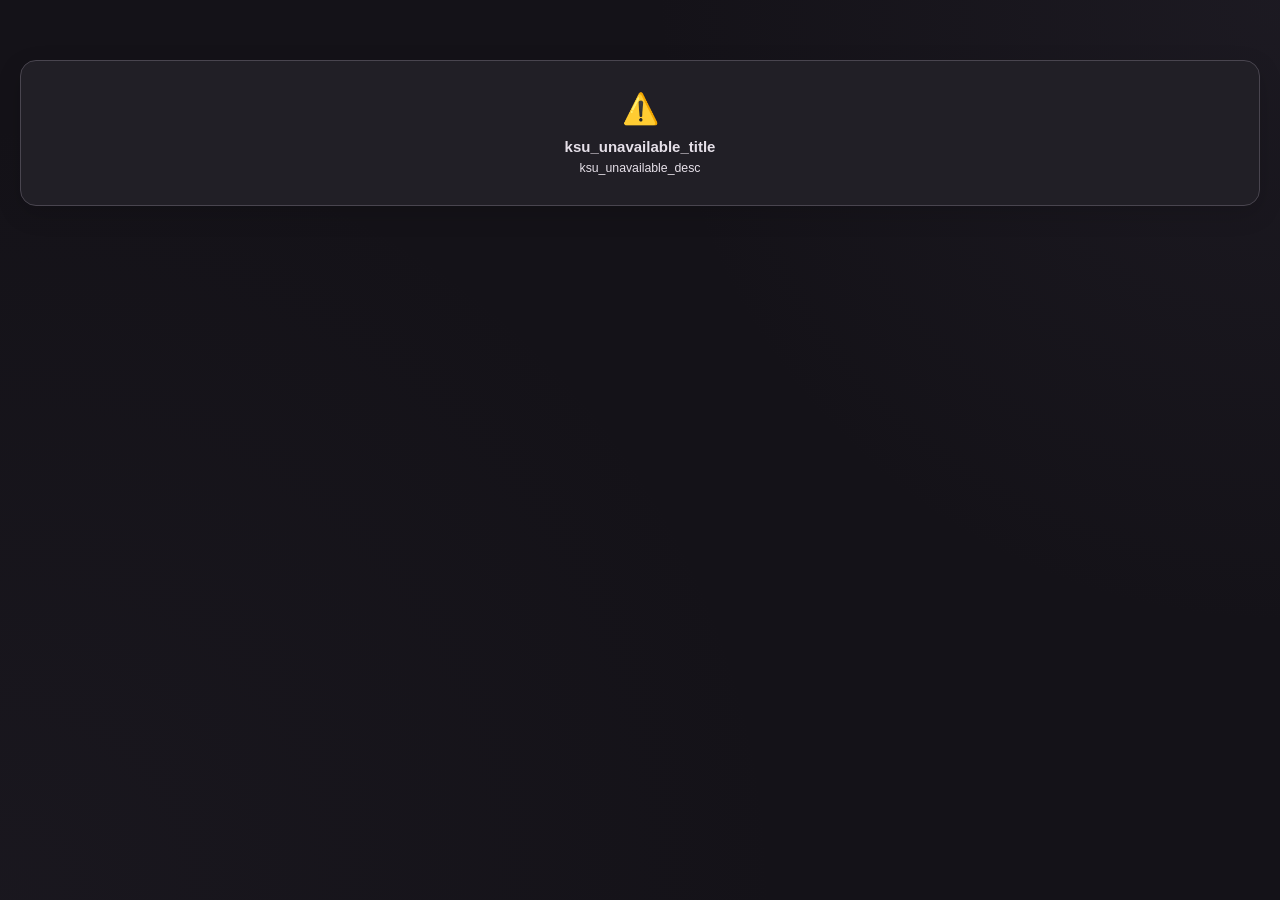
==== webroot/index.html @ 0440afd6 "3.1 release" ====
<!DOCTYPE html>
<html lang="en">
<head>
  <meta charset="UTF-8">
  <meta name="viewport" content="width=device-width,initial-scale=1,user-scalable=no">
  <meta name="theme-color" content="#141218">
  <title>Frosty</title>
  <link rel="stylesheet" href="/internal/insets.css">
  <link rel="stylesheet" href="style.css">
</head>
<body unresolved style="overflow:hidden;position:fixed;inset:0;">
  <!-- Ultra-lightweight ambient background -->
  <div class="ambient-bg"></div>

  <div id="toast-wrap"></div>

  <!-- Loading Overlay -->
  <div class="loading-overlay" id="loading-overlay">
    <div class="loading-box">
      <div class="spinner"></div>
      <div class="loading-txt" id="loading-txt" data-i18n="loading_default">Processing...</div>
    </div>
  </div>

  <!-- Whitelist Modal -->
  <div class="modal-overlay" id="wl-modal">
    <div class="modal">
      <div class="modal-head">
        <h3>📋 <span data-i18n="wl_title">Doze Whitelist</span></h3>
        <button class="modal-x ripple" id="wl-close">✕</button>
      </div>
      <div class="modal-notice">
        <span>ℹ️</span>
        <span data-i18n="wl_notice">Whitelisted apps bypass Deep Doze restrictions. Add messaging, banking, and alarm apps here.</span>
      </div>
      <div class="modal-controls">
        <input type="text" class="modal-search" placeholder="Search apps..." data-i18n-ph="wl_search" id="wl-search">
        <label class="sys-toggle">
          <input type="checkbox" id="wl-sys">
          <span data-i18n="wl_system">System</span>
        </label>
      </div>
      <div class="modal-list" id="wl-list"></div>
    </div>
  </div>

  <!-- About Modal -->
  <div class="modal-overlay centered" id="about-modal">
    <div class="modal about-modal">
      <div class="about-hero">
        <button class="about-close-btn ripple" id="about-close">✕</button>
        <div class="about-hero-ico">🧊</div>
        <div class="about-hero-name" id="about-name">Frosty</div>
        <div class="about-hero-tag" id="about-version"></div>
      </div>
      <div class="about-body">
        <div class="about-desc" id="about-desc"></div>
        <div class="about-author" id="about-author"></div>
        <a class="about-gh ripple" id="about-gh-btn">
          <svg viewBox="0 0 24 24" width="15" height="15" fill="currentColor"><path d="M12 0C5.37 0 0 5.37 0 12c0 5.3 3.44 9.8 8.21 11.39.6.11.79-.26.79-.58v-2.23c-3.34.73-4.03-1.42-4.03-1.42-.55-1.39-1.33-1.76-1.33-1.76-1.09-.74.08-.73.08-.73 1.2.08 1.84 1.24 1.84 1.24 1.07 1.83 2.81 1.3 3.49 1 .11-.78.42-1.3.76-1.6-2.67-.31-5.47-1.34-5.47-5.93 0-1.31.47-2.38 1.24-3.22-.13-.3-.54-1.52.12-3.18 0 0 1-.32 3.3 1.23.96-.27 1.98-.4 3-.4s2.05.13 3.01.4c2.29-1.55 3.3-1.23 3.3-1.23.66 1.65.24 2.87.12 3.18.77.84 1.23 1.91 1.23 3.22 0 4.61-2.81 5.62-5.48 5.92.43.37.82 1.1.82 2.22v3.29c0 .32.19.69.8.58C20.57 21.8 24 17.3 24 12c0-6.63-5.37-12-12-12z"/></svg>
          <span data-i18n="about_github">View on GitHub</span>
        </a>
      </div>
    </div>
  </div>

  <!-- Import/Export Modal -->
  <div class="modal-overlay centered" id="io-modal">
    <div class="modal io-modal">
      <div class="modal-head">
        <h3 data-i18n="io_title">Import / Export</h3>
        <button class="modal-x ripple" id="io-close">✕</button>
      </div>
      <div class="io-body">
        <button class="io-action-btn ripple" id="io-export-btn">
          <svg viewBox="0 0 24 24" width="18" height="18" fill="currentColor"><path d="M4 17h16v2H4v-2zm7-9.41V17h2V7.59l3.71 3.7 1.41-1.41L12 3.17 5.88 9.88l1.41 1.41L11 7.59z"/></svg>
          <span data-i18n="io_export">Export Current Settings</span>
        </button>
        <div class="io-sep"><span data-i18n="io_backups">Saved backups</span></div>
        <div class="io-list" id="io-list">
          <div class="io-empty" data-i18n="io_empty">No backups found</div>
        </div>
      </div>
    </div>
  </div>

  <!-- Language Picker Modal -->
  <div class="modal-overlay centered" id="lang-modal">
    <div class="modal lang-modal">
      <div class="modal-head">
        <h3 data-i18n="lang_title">Language</h3>
        <button class="modal-x ripple" id="lang-close">✕</button>
      </div>
      <div class="lang-list" id="lang-list"></div>
    </div>
  </div>

  <!-- Main App -->
  <div class="scroll-clip">
  <div id="app">
    <header class="hdr">
      <div class="hdr-banner">
        <img src="header.jpg" alt="Frosty" class="hdr-banner-img" draggable="false">
      </div>
      <!-- Menu placed here to never clip inside header -->
      <div class="hdr-menu" id="hdr-menu-wrap">
        <button class="hdr-dots ripple" id="hdr-dots-btn" title="Menu">
          <svg viewBox="0 0 24 24" width="20" height="20" fill="currentColor"><circle cx="12" cy="5" r="2"/><circle cx="12" cy="12" r="2"/><circle cx="12" cy="19" r="2"/></svg>
        </button>
        <div class="hdr-dropdown" id="hdr-dropdown">
          <button class="hdr-opt ripple" id="menu-io">
            <span class="hdr-opt-ico">
              <svg viewBox="0 0 24 24" width="21" height="20" fill="currentColor"><path d="M17 3H5a2 2 0 0 0-2 2v14a2 2 0 0 0 2 2h14a2 2 0 0 0 2-2V7l-4-4zm2 16H5V5h11.17L19 7.83V19zm-7-7a3 3 0 1 0 0 6 3 3 0 0 0 0-6zm-5-5h8v4H7V7z"/></svg>
            </span>
            <span data-i18n="menu_io">Import / Export</span>
          </button>
          <button class="hdr-opt ripple" id="menu-lang">
            <span class="hdr-opt-ico hdr-opt-ico--lang">
              <svg viewBox="0 0 24 24" width="21" height="20" fill="currentColor"><path d="M11.99 2C6.47 2 2 6.48 2 12s4.47 10 9.99 10C17.52 22 22 17.52 22 12S17.52 2 11.99 2zm6.93 6h-2.95a15.65 15.65 0 0 0-1.38-3.56A8.03 8.03 0 0 1 18.92 8zM12 4.04c.83 1.2 1.48 2.53 1.91 3.96h-3.82c.43-1.43 1.08-2.76 1.91-3.96zM4.26 14C4.1 13.36 4 12.69 4 12s.1-1.36.26-2h3.38c-.08.66-.14 1.32-.14 2 0 .68.06 1.34.14 2H4.26zm.82 2h2.95c.32 1.25.78 2.45 1.38 3.56A7.987 7.987 0 0 1 5.08 16zm2.95-8H5.08a7.987 7.987 0 0 1 4.33-3.56A15.65 15.65 0 0 0 8.03 8zM12 19.96c-.83-1.2-1.48-2.53-1.91-3.96h3.82c-.43 1.43-1.08 2.76-1.91 3.96zM14.34 14H9.66c-.09-.66-.16-1.32-.16-2 0-.68.07-1.35.16-2h4.68c.09.65.16 1.32.16 2 0 .68-.07 1.34-.16 2zm.25 5.56a15.65 15.65 0 0 0 1.38-3.56h2.95a8.03 8.03 0 0 1-4.33 3.56zM16.36 14c.08-.66.14-1.32.14-2 0-.68-.06-1.34-.14-2h3.38c.16.64.26 1.31.26 2s-.1 1.36-.26 2h-3.38z"/></svg>
              <span class="hdr-opt-ico-zh">文</span>
            </span>
            <span data-i18n="menu_lang">Language</span>
          </button>
          <button class="hdr-opt ripple" id="menu-about">
            <span class="hdr-opt-ico">
              <svg viewBox="0 0 24 24" width="21" height="20" fill="currentColor"><path d="M12 2C6.48 2 2 6.48 2 12s4.48 10 10 10 10-4.48 10-10S17.52 2 12 2zm1 15h-2v-6h2v6zm0-8h-2V7h2v2z"/></svg>
            </span>
            <span data-i18n="menu_about">About</span>
          </button>
        </div>
      </div>
    </header>

    <!-- Theme Actions Panel (Chill, Heat, Cosmic) -->
    <div class="actions">
      <button class="act-btn freeze ripple" id="btn-freeze">
        <span class="act-ico">🧊</span><span data-i18n="btn_freeze">Enable All</span>
      </button>
      <button class="act-btn stock ripple" id="btn-stock">
        <span class="act-ico">🔥</span><span data-i18n="btn_revert">Revert All</span>
      </button>
    </div>
    <div class="reapply-row">
      <button class="act-btn reapply ripple" id="btn-reapply">
        <span class="act-ico"><svg viewBox="0 0 24 24" width="16" height="16" fill="currentColor"><path d="M8 5v14l11-7z"/></svg></span>
        <span data-i18n="btn_reapply">Force Reapply Settings</span>
      </button>
    </div>

    <!-- System Tweaks -->
    <section class="card">
      <h2 class="card-title"><span>⚡ </span><span data-i18n="sec_tweaks">System Tweaks</span></h2>
      <div class="tgl-row ripple" data-key="kernel_tweaks">
        <div class="tgl-info">
          <span class="tgl-name" data-i18n="tgl_kernel">Kernel Tweaks</span>
          <span class="tgl-desc" data-i18n="tgl_kernel_desc">Speeds up task switching, reduces CPU wakeups</span>
        </div>
        <label class="tgl"><input type="checkbox" id="t-kernel"><span class="tgl-sl"></span></label>
      </div>
      <div class="tgl-row ripple" data-key="system_props">
        <div class="tgl-info">
          <span class="tgl-name" data-i18n="tgl_sysprops">System Props</span>
          <span class="tgl-desc" data-i18n="tgl_sysprops_desc">Disables debug logging, saves battery & RAM</span>
          <span class="reboot-tag" data-i18n="reboot_req">⚠ Reboot required</span>
        </div>
        <label class="tgl"><input type="checkbox" id="t-sysprops"><span class="tgl-sl"></span></label>
      </div>
      <div class="tgl-row ripple" data-key="ram_optimizer">
        <div class="tgl-info">
          <span class="tgl-name" data-i18n="tgl_ram_optimizer">RAM Optimizer</span>
          <span class="tgl-desc" data-i18n="tgl_ram_optimizer_desc">Tightens background app cache limit, speeds up cold app launches</span>
        </div>
        <label class="tgl"><input type="checkbox" id="t-ram-optimizer"><span class="tgl-sl"></span></label>
      </div>
      <div class="tgl-row ripple" data-key="blur_disable">
        <div class="tgl-info">
          <span class="tgl-name" data-i18n="tgl_blur">Disable Blur</span>
          <span class="tgl-desc" data-i18n="tgl_blur_desc">Reduces GPU load, smoother on weaker devices</span>
        </div>
        <label class="tgl"><input type="checkbox" id="t-blur"><span class="tgl-sl"></span></label>
      </div>
      <div class="tgl-row ripple" data-key="log_killing">
        <div class="tgl-info">
          <span class="tgl-name" data-i18n="tgl_logs">Kill Logs</span>
          <span class="tgl-desc" data-i18n="tgl_logs_desc">Stops background loggers, frees RAM</span>
          <span class="reboot-tag">⚠ Reboot required</span>
        </div>
        <label class="tgl"><input type="checkbox" id="t-logs"><span class="tgl-sl"></span></label>
      </div>
    </section>

    <!-- Doze -->
    <section class="card">
      <h2 class="card-title"><span>💤 </span><span data-i18n="sec_doze">Doze</span></h2>
      <div class="tgl-row ripple" data-key="gms_doze">
        <div class="tgl-info">
          <span class="tgl-name" data-i18n="tgl_gms_doze">GMS Doze</span>
          <span class="tgl-desc" data-i18n="tgl_gms_doze_desc">Lets Android optimize GMS battery · May delay notifications</span>
        </div>
        <label class="tgl"><input type="checkbox" id="t-gms-doze"><span class="tgl-sl"></span></label>
      </div>
      <div class="divider"></div>
      <div class="tgl-row ripple" data-key="deep_doze">
        <div class="tgl-info">
          <span class="tgl-name" data-i18n="tgl_deep_doze">Deep Doze</span>
          <span class="tgl-desc" data-i18n="tgl_deep_doze_desc">Restricts background activity for all apps</span>
        </div>
        <label class="tgl"><input type="checkbox" id="t-deep-doze"><span class="tgl-sl"></span></label>
      </div>
      <div class="dd-extras" id="dd-extras">
        <div class="level-row">
          <button class="lvl-btn ripple" data-level="moderate" id="lvl-mod" data-i18n="lvl_moderate">⚡ Moderate</button>
          <button class="lvl-btn ripple" data-level="maximum" id="lvl-max" data-i18n="lvl_maximum">💀 Maximum</button>
        </div>
        <button class="wl-btn ripple" id="wl-open">
          <span data-i18n="wl_btn">📋 App Doze Whitelist</span>
          <span class="wl-count" id="wl-count">0</span>
        </button>
      </div>
    </section>

    <!-- GMS Categories -->
    <section class="card">
      <h2 class="card-title"><span>🧊 </span><span data-i18n="sec_gms">GMS Categories</span></h2>
      <div class="cat-row ripple" data-cat="telemetry">
        <div class="cat-left"><span class="cat-ico">📊</span><div class="cat-info"><span class="cat-name" data-i18n="cat_telemetry">Telemetry</span><span class="cat-tag safe" data-i18n="cat_telemetry_tag">Safe · Ads, analytics</span></div></div>
        <label class="tgl"><input type="checkbox" id="t-telemetry"><span class="tgl-sl"></span></label>
      </div>
      <div class="cat-row ripple" data-cat="background">
        <div class="cat-left"><span class="cat-ico">🔄</span><div class="cat-info"><span class="cat-name" data-i18n="cat_background">Background</span><span class="cat-tag safe" data-i18n="cat_background_tag">Safe · Updates, MDM</span></div></div>
        <label class="tgl"><input type="checkbox" id="t-background"><span class="tgl-sl"></span></label>
      </div>
      <div class="cat-row ripple" data-cat="location">
        <div class="cat-left"><span class="cat-ico">📍</span><div class="cat-info"><span class="cat-name" data-i18n="cat_location">Location</span><span class="cat-tag warn" data-i18n="cat_location_tag">Breaks Maps, GPS</span></div></div>
        <label class="tgl"><input type="checkbox" id="t-location"><span class="tgl-sl"></span></label>
      </div>
      <div class="cat-row ripple" data-cat="connectivity">
        <div class="cat-left"><span class="cat-ico">📡</span><div class="cat-info"><span class="cat-name" data-i18n="cat_connectivity">Connectivity</span><span class="cat-tag warn" data-i18n="cat_connectivity_tag">Breaks Cast, Quick Share</span></div></div>
        <label class="tgl"><input type="checkbox" id="t-connectivity"><span class="tgl-sl"></span></label>
      </div>
      <div class="cat-row ripple" data-cat="cloud">
        <div class="cat-left"><span class="cat-ico">☁️</span><div class="cat-info"><span class="cat-name" data-i18n="cat_cloud">Cloud</span><span class="cat-tag warn" data-i18n="cat_cloud_tag">Breaks Sign-in, Autofill</span></div></div>
        <label class="tgl"><input type="checkbox" id="t-cloud"><span class="tgl-sl"></span></label>
      </div>
      <div class="cat-row ripple" data-cat="payments">
        <div class="cat-left"><span class="cat-ico">💳</span><div class="cat-info"><span class="cat-name" data-i18n="cat_payments">Payments</span><span class="cat-tag warn" data-i18n="cat_payments_tag">Breaks Google Pay</span></div></div>
        <label class="tgl"><input type="checkbox" id="t-payments"><span class="tgl-sl"></span></label>
      </div>
      <div class="cat-row ripple" data-cat="wearables">
        <div class="cat-left"><span class="cat-ico">⌚</span><div class="cat-info"><span class="cat-name" data-i18n="cat_wearables">Wearables</span><span class="cat-tag warn" data-i18n="cat_wearables_tag">Breaks Wear OS, Fit</span></div></div>
        <label class="tgl"><input type="checkbox" id="t-wearables"><span class="tgl-sl"></span></label>
      </div>
      <div class="cat-row ripple" data-cat="games">
        <div class="cat-left"><span class="cat-ico">🎮</span><div class="cat-info"><span class="cat-name" data-i18n="cat_games">Games</span><span class="cat-tag warn" data-i18n="cat_games_tag">Breaks Play Games</span></div></div>
        <label class="tgl"><input type="checkbox" id="t-games"><span class="tgl-sl"></span></label>
      </div>
    </section>

    <!-- Activity Log -->
    <section class="card">
      <div class="card-title-row">
        <h2 class="card-title"><span>📄 </span><span data-i18n="sec_log">Activity Log</span></h2>
        <div style="display:flex;gap:6px">
          <button class="log-copy-btn ripple" id="log-copy-btn" title="Copy log">
            <svg viewBox="0 0 24 24" width="14" height="14" fill="currentColor"><path d="M16 1H4C2.9 1 2 1.9 2 3v14h2V3h12V1zm3 4H8C6.9 5 6 5.9 6 7v14c0 1.1.9 2 2 2h11c1.1 0 2-.9 2-2V7c0-1.1-.9-2-2-2zm0 16H8V7h11v14z"/></svg>
          </button>
          <button class="log-copy-btn ripple" id="log-clear-btn" title="Clear log">
            <svg viewBox="0 0 24 24" width="14" height="14" fill="currentColor"><path d="M6 19c0 1.1.9 2 2 2h8c1.1 0 2-.9 2-2V7H6v12zM19 4h-3.5l-1-1h-5l-1 1H5v2h14V4z"/></svg>
          </button>
        </div>
      </div>
      <div class="log-wrap">
        <div class="log-box" id="log-box" data-i18n-empty="log_empty" data-empty="No activity yet"></div>
        <button class="log-expand-btn" id="log-expand-btn" title="Expand">
          <svg viewBox="0 0 24 24" width="12" height="12" fill="currentColor"><path d="M7 10l5 5 5-5z"/></svg>
        </button>
      </div>
    </section>
  </div>

  </div><!-- /.scroll-clip -->

  <!-- Language Confirm Modal -->
  <div class="modal-overlay centered" id="lang-confirm-backdrop">
    <div class="modal lang-welcome-modal">
      <div class="lc-flag" id="lc-flag"></div>
      <div class="lc-header" id="lc-header"></div>
      <div class="lc-lang-name" id="lc-lang-name"></div>
      <div class="lc-question" id="lc-question"></div>
      <div class="lw-btns">
        <button class="lw-btn lw-btn-keep ripple" id="lc-btn-keep"></button>
        <button class="lw-btn ripple" id="lc-btn-en">🇬🇧 English</button>
      </div>
    </div>
  </div>

  <script src="api.js"></script>
  <script src="app.js"></script>
</body>
</html>
---- webroot/style.css ----
/* ── KSU Dynamic Colors ── */
@import url('https://mui.kernelsu.org/internal/colors.css');

/* ── Frosty Token Map (Material You) ── */
:root {
  --bg:               var(--background,              #141218);
  --surface-0:        var(--surfaceContainerLowest,  #0F0D13);
  --surface-1:        var(--surfaceContainer,        #211F26);
  --surface-2:        var(--surfaceContainerHigh,    #2B2930);
  --surface-3:        var(--surfaceContainerHighest, #36343B);
  --on-surface:       var(--onSurface,               #E6E0E9);
  --on-surface-var:   var(--onSurfaceVariant,        #CAC4D0);
  --stroke:           var(--outline,                 #938F99);
  --stroke-var:       var(--outlineVariant,          #49454F);
  
  --accent:           var(--secondary,               #CCC2DC);
  --on-accent:        var(--onSecondary,             #332D41);
  --accent-container: var(--secondaryContainer,      #4A4458);
  --on-accent-cont:   var(--onSecondaryContainer,    #E8DEF8);
  
  --error:            var(--error,                   #F2B8B5);
  --error-container:  var(--errorContainer,          #8C1D18);
  --tonal:            var(--tonalSurface,            #2B2930);

  --green:        #2dd4a0;
  --green-dim:    rgba(45,212,160,.12);
  --orange:       #e5a940;
  --orange-dim:   rgba(229,169,64,.12);

  --radius:      16px;
  --radius-sm:   12px;
  --radius-xs:   8px;
  --safe-top:    env(safe-area-inset-top, 0px);
  --safe-bottom: env(safe-area-inset-bottom, 0px);
  --inset-top:   var(--window-inset-top, var(--safe-top));

  /* Elastic easing for bouncy, fluid animations */
  --spring: cubic-bezier(0.34, 1.56, 0.64, 1);
  --smooth: cubic-bezier(0.25, 1, 0.5, 1);
}

/* ── Reset & Base ── */
*, *::before, *::after { box-sizing: border-box; margin: 0; padding: 0; }

html { font-size: 15px; -webkit-tap-highlight-color: transparent; }

body {
  font-family: -apple-system, BlinkMacSystemFont, 'Segoe UI', Roboto, Helvetica, Arial, sans-serif;
  background-color: var(--bg);
  
  /* Gradient background */
  background-image: 
    radial-gradient(circle at top right, color-mix(in srgb, var(--accent-container) 15%, transparent) 0%, transparent 40%),
    radial-gradient(circle at bottom left, color-mix(in srgb, var(--accent-container) 10%, transparent) 0%, transparent 50%);
  background-attachment: fixed;
  color: var(--on-surface);
  overflow: hidden;
  position: fixed;
  inset: 0;
  -webkit-font-smoothing: antialiased;
  
  /* Global Selection Lock (App-like feel) */
  user-select: none;
  -webkit-user-select: none;
}

/* Lock down icons and images from being dragged */
img, svg { user-drag: none; -webkit-user-drag: none; }

/* Allow selection only where user needs to type or copy */
input[type=text], .log-box {
  user-select: text;
  -webkit-user-select: text;
}

.scroll-clip { position: absolute; inset: 0; overflow: hidden; }
#app {
  position: absolute;
  top: 0; bottom: 0; left: 0;
  width: calc(100% + 20px);
  overflow-y: auto; overflow-x: hidden;
  padding-bottom: calc(var(--safe-bottom) + 8px);
  padding-right: 20px;
  box-sizing: border-box;
}

[unresolved] { opacity: 0; }
body { transition: opacity 0.3s var(--smooth); }

button { font: inherit; cursor: pointer; border: none; background: none; color: inherit; outline: none; }
input[type=text] { font: inherit; color: inherit; }

/* ── Ripple ── */
.ripple { position: relative; overflow: hidden; -webkit-tap-highlight-color: transparent; }
.ripple::after {
  content: ''; position: absolute; inset: 0;
  background: var(--on-surface);
  opacity: 0; transition: opacity 0.2s var(--smooth);
  border-radius: inherit; pointer-events: none;
}
.ripple:active::after { opacity: 0.12; transition: none; }

/* ── Toast ── */
#toast-wrap {
  position: fixed;
  top: calc(16px + var(--inset-top));
  left: 50%; transform: translateX(-50%);
  z-index: 9999;
  display: flex; flex-direction: column; align-items: center; gap: 8px;
  pointer-events: none;
}
.toast {
  padding: 10px 24px; border-radius: 999px;
  font-size: 0.8rem; font-weight: 600;
  background: var(--surface-2);
  color: var(--on-surface);
  border: 1px solid var(--stroke-var);
  box-shadow: 0 8px 24px rgba(0,0,0,0.3);
  opacity: 0; transform: translateY(-20px) scale(0.9);
  transition: all 0.4s var(--spring);
  pointer-events: auto; white-space: nowrap;
}
.toast.show { opacity: 1; transform: translateY(0) scale(1); }
.toast.toast-ok   { background: #1a3d30; color: var(--green); border-color: rgba(45,212,160,.5); }
.toast.toast-err  { background: #3d1a1a; color: var(--error); border-color: rgba(242,184,181,.5); }
.toast.toast-warn { background: #3d2e0a; color: var(--orange); border-color: rgba(229,169,64,.5); }

/* ── Pull-to-refresh ── */
#ptr {
  position: fixed; top: calc(12px + var(--inset-top)); left: 50%;
  transform: translateX(-50%); z-index: 9998;
  opacity: 0; pointer-events: none;
  width: 44px; height: 44px; border-radius: 50%;
  background: var(--surface-2);
  border: 1px solid var(--stroke-var);
  display: flex; align-items: center; justify-content: center;
  color: var(--accent);
  box-shadow: 0 4px 16px rgba(0,0,0,0.4);
}

/* ── Loading Overlay ── */
.loading-overlay {
  position: fixed; inset: 0; z-index: 5000;
  background: rgba(0, 0, 0, 0.65);
  display: flex; align-items: center; justify-content: center;
  opacity: 0; pointer-events: none;
  transition: opacity 0.3s var(--smooth);
}
.loading-overlay.on { opacity: 1; pointer-events: auto; }
.loading-box {
  display: flex; flex-direction: column; align-items: center; gap: 20px;
  background: var(--surface-2);
  border: 1px solid var(--stroke-var);
  border-radius: var(--radius);
  padding: 36px 48px;
  box-shadow: 0 16px 40px rgba(0,0,0,0.4);
  transform: scale(0.9);
  transition: transform 0.4s var(--spring);
}
.loading-overlay.on .loading-box { transform: scale(1); }
.spinner {
  width: 40px; height: 40px;
  border: 3px solid var(--stroke-var);
  border-top-color: var(--accent);
  border-radius: 50%;
  animation: spin 0.8s cubic-bezier(0.6, 0.2, 0.4, 0.8) infinite;
}
@keyframes spin { to { transform: rotate(360deg); } }
.loading-txt { font-size: 0.85rem; font-weight: 600; color: var(--on-surface-var); max-width: 200px; text-align: center; }

/* ── Header (Flat Bottom, No clipping) ── */
.hdr { padding: 0; position: relative; margin-bottom: 8px;}
.hdr-banner { position: relative; width: 100%; line-height: 0; overflow: hidden; box-shadow: 0 8px 24px rgba(0,0,0,0.25); }
.hdr-banner-img { width: 100%; height: auto; display: block; object-fit: cover; border-radius: 0; }

/* Mask fade into the background */
.hdr-banner::after {
  content: ''; position: absolute; inset: 0;
  background: linear-gradient(to bottom, transparent 0%, transparent 40%, var(--bg) 100%);
  pointer-events: none;
}

/* ── Menu Positioning ── */
.hdr-menu { 
  position: absolute; 
  top: calc(10px + var(--inset-top)); 
  right: 10px; 
  z-index: 100; 
}
.hdr-dots {
  width: 39px; height: 39px; /* Made 1px smaller */
  border-radius: 50%;
  display: flex; align-items: center; justify-content: center;
  background: rgba(0,0,0,0.45);
  border: 2px solid rgba(255,255,255,0.55);
  color: #fff;
  transition: all 0.2s var(--smooth);
  box-shadow: 0 4px 12px rgba(0,0,0,0.2);
}
.hdr-dots:active { transform: scale(0.92); background: rgba(0,0,0,0.65); border-color: rgba(255,255,255,0.9); }

/* Dropdown */
.hdr-dropdown {
  visibility: hidden; opacity: 0;
  transform: translateY(-10px) scale(0.95); transform-origin: top right;
  position: absolute; right: 0; top: calc(100% + 8px);
  min-width: 210px;
  background: var(--surface-2);
  border: 1px solid var(--stroke-var);
  border-radius: var(--radius-sm);
  box-shadow: 0 10px 32px rgba(0,0,0,0.5);
  z-index: 500;
  transition: all 0.3s var(--spring);
}
.hdr-dropdown.open { visibility: visible; opacity: 1; transform: translateY(0) scale(1); }
.hdr-opt {
  width: 100%; display: flex; align-items: center; gap: 10px;
  padding: 13px 17px; font-size: 0.9rem; color: var(--on-surface);
}
.hdr-opt + .hdr-opt { border-top: 1px solid var(--stroke-var); }
.hdr-opt-ico { display: flex; align-items: center; justify-content: center; width: 26px; color: var(--on-surface-var); flex-shrink: 0; position: relative; }
.hdr-opt-ico-zh {
  position: absolute; bottom: -4px; right: -4px;
  font-size: 9px; font-weight: 900;
  color: #0072FF; background: var(--surface-2);
  border-radius: 2px; line-height: 1; padding: 0 1px;
}

/* ── Top Actions (Chill, Heat, and Cosmic Themes) ── */
.actions {
  display: flex; gap: 14px; padding: 16px 24px 4px;
  justify-content: center; position: relative; z-index: 10;
  margin-top: -10px; /* Floats slightly up over the fade */
}
.act-btn {
  flex: 0 1 auto; display: flex; align-items: center; justify-content: center; gap: 8px;
  padding: 14px 20px; border-radius: 99px;
  font-weight: 800; font-size: 0.95rem; letter-spacing: 0.2px;
  transition: transform 0.25s var(--spring);
  color: #ffffff; border: none; outline: none;
}
.act-btn:active { transform: scale(0.94); }

/* Chill Theme */
.act-btn.freeze {
  background: linear-gradient(135deg, #00C6FF, #0072FF);
  box-shadow: 0 6px 20px rgba(0, 114, 255, 0.35);
}
/* Heat Theme */
.act-btn.stock {
  background: linear-gradient(135deg, #FF512F, #DD2476);
  box-shadow: 0 6px 20px rgba(221, 36, 118, 0.35);
}

.reapply-row { display: flex; justify-content: center; padding: 12px 20px 0; position: relative; z-index: 10; }
/* Cosmic / Aurora Theme */
.act-btn.reapply {
  flex: 0 1 auto; /* Does not stretch to full width */
  background: linear-gradient(135deg, #8E2DE2, #4A00E0);
  padding: 12px 24px;
  font-size: 0.85rem; font-weight: 800;
  box-shadow: 0 6px 20px rgba(74, 0, 224, 0.35);
}

/* ── Cards (Solid Separated Blocks) ── */
.card {
  background: var(--surface-1);
  border: 1px solid var(--stroke-var);
  border-radius: var(--radius);
  margin: 16px 20px; padding: 15px; 
  box-shadow: 0 8px 24px rgba(0,0,0,0.15);
  content-visibility: auto; contain-intrinsic-size: 0 400px;
}
.card-title { font-size: 0.95rem; font-weight: 800; margin-bottom: 16px; color: var(--on-surface); letter-spacing: 0.3px;}
.card-title-row { display: flex; align-items: center; justify-content: space-between; margin-bottom: 12px; }
.card-title-row .card-title { margin-bottom: 0; }

.log-copy-btn {
  padding: 4px 10px; border-radius: var(--radius-xs);
  background: var(--surface-2);
  border: 1px solid var(--stroke-var);
  color: var(--on-surface-var);
  transition: all 0.2s var(--smooth);
}
.log-copy-btn:active { background: #0072FF; color: #ffffff; border-color: #0072FF; transform: scale(0.9); }

/* ── Toggle & Category Rows ── */
.tgl-row, .cat-row {
  display: flex; align-items: center; justify-content: space-between;
  padding: 12px 8px; gap: 10px;
  border-radius: var(--radius-xs);
  margin: 0 -8px; cursor: pointer;
  transition: background 0.2s var(--smooth);
}
.tgl-row:active, .cat-row:active { background: var(--surface-2); }
.tgl-row + .tgl-row, .cat-row + .cat-row { border-top: 1px solid var(--stroke-var); }
.tgl-row:last-child { padding-bottom: 0; }
.cat-row:last-child { padding-bottom: 0; }

.tgl-info { display: flex; flex-direction: column; gap: 4px; min-width: 0; flex: 1; }
.tgl-name { font-size: 0.9rem; font-weight: 700; }
.tgl-desc { font-size: 0.75rem; color: var(--on-surface-var); line-height: 1.4; }

/* ── Toggle Switch (White Track, Frosty Blue Circle + Neon Glow) ── */
.tgl { position: relative; width: 46px; height: 26px; flex-shrink: 0; }
.tgl input { opacity: 0; width: 0; height: 0; position: absolute; }
.tgl-sl {
  position: absolute; inset: 0; cursor: pointer;
  background: var(--surface-3);
  border: 2px solid var(--stroke);
  border-radius: 26px;
  transition: all 0.35s var(--spring);
}
.tgl-sl::before {
  content: ''; position: absolute;
  width: 14px; height: 14px; left: 3px; top: 50%; transform: translateY(-50%);
  background: var(--stroke); border-radius: 50%;
  box-shadow: 0 2px 8px rgba(0,0,0,0.3);
  transition: all 0.35s var(--spring);
}
.tgl input:checked + .tgl-sl {
  background: #ffffff;
  border-color: #ffffff;
  box-shadow: 0 0 16px rgba(0, 114, 255, 0.4); /* Shiny neon glow */
}
.tgl input:checked + .tgl-sl::before {
  left: 23px; width: 16px; height: 16px;
  background: #0072FF; /* Pure Frosty Blue */
  box-shadow: none;
}

/* ── Divider ── */
.divider { height: 1px; background: var(--stroke-var); margin: 8px 0; }

/* ── Deep Doze Extras ── */
.dd-extras {
  max-height: 0; opacity: 0; overflow: hidden;
  transition: all 0.4s var(--spring); margin-top: 0;
}
.dd-extras.on { max-height: 150px; opacity: 1; margin-top: 12px; overflow: visible; }
.level-row { display: flex; gap: 10px; margin-bottom: 10px; }
.lvl-btn {
  flex: 1; padding: 12px; border-radius: var(--radius-xs);
  font-size: 0.8rem; font-weight: 700; letter-spacing: 0.2px;
  background: var(--surface-2);
  border: 1px solid var(--stroke-var);
  color: var(--on-surface-var);
  transition: all 0.25s var(--spring);
}
.lvl-btn.on {
  background: #ffffff;
  color: #0072FF; 
  border-color: #ffffff;
  box-shadow: 0 0 16px rgba(0, 114, 255, 0.3);
}
.lvl-btn:active { transform: scale(0.95); }

/* ── Whitelist Button ── */
.wl-btn {
  width: 100%; display: flex; align-items: center; justify-content: space-between;
  padding: 12px 16px; border-radius: var(--radius-xs);
  background: var(--surface-2);
  border: 1px solid var(--stroke-var);
  font-size: 0.85rem; font-weight: 600; color: var(--on-surface);
  transition: all 0.25s var(--spring);
}
.wl-btn:active { transform: scale(0.97); border-color: #0072FF; }
.wl-count {
  background: #0072FF; color: #ffffff;
  padding: 2px 10px; border-radius: 12px; font-size: 0.75rem; font-weight: 800;
}

/* ── Category Rows ── */
.cat-left { display: flex; align-items: center; gap: 12px; flex: 1; min-width: 0; }
.cat-ico { font-size: 1.25rem; flex-shrink: 0; }
.cat-info { display: flex; flex-direction: column; gap: 3px; min-width: 0; }
.cat-name { font-size: 0.9rem; font-weight: 700; }

/* Tag spacing */
.cat-tag {
  font-size: 0.65rem; font-weight: 700;
  padding: 3px 8px; border-radius: 6px;
  display: inline-block; width: fit-content;
}
.cat-tag.safe { background: var(--green-dim); color: var(--green); }
.cat-tag.warn { background: var(--orange-dim); color: var(--orange); }

.reboot-tag {
  font-size: 0.65rem; font-weight: 700;
  padding: 3px 8px; border-radius: 6px; 
  display: inline-block; width: fit-content;
  margin-top: 4px;
  background: var(--orange-dim); color: var(--orange);
}

/* ── Log Box ── */
.log-wrap { position: relative; }
.log-box {
  max-height: 200px; overflow-y: auto;
  transition: max-height 0.4s var(--spring);
  background: var(--surface-0);
  border: 1px solid var(--stroke-var);
  border-radius: var(--radius-xs);
  padding: 10px 12px;
  font-family: 'SF Mono', Monaco, Consolas, monospace;
  font-size: 0.7rem; line-height: 1.6;
}
.log-box.expanded { max-height: 65vh; }
.log-expand-btn {
  position: absolute; bottom: 8px; right: 8px;
  width: 26px; height: 26px; border-radius: 6px;
  background: var(--surface-2);
  border: 1px solid var(--stroke-var);
  color: var(--on-surface-var);
  display: flex; align-items: center; justify-content: center;
  transition: all 0.25s var(--spring);
}
.log-expand-btn:active { background: #0072FF; color: #ffffff; transform: scale(0.9); border-color: #0072FF; }
.log-expand-btn svg { transition: transform 0.4s var(--spring); }
.log-expand-btn.expanded svg { transform: rotate(180deg); }
.log-box:empty::before { content: attr(data-empty); color: var(--on-surface-var); font-style: italic; }
.log-e { display: flex; gap: 10px; padding: 4px 0; border-bottom: 1px solid var(--stroke-var); }
.log-e:last-child { border-bottom: none; }
.log-ts { color: var(--on-surface-var); flex-shrink: 0; font-size: 0.65rem; }
.log-msg { word-break: break-word; font-weight: 500; }
.log-e.ok .log-msg   { color: var(--green); }
.log-e.err .log-msg  { color: var(--error); }
.log-e.warn .log-msg { color: var(--orange); }
.log-e.info .log-msg { color: var(--on-surface-var); }

/* ── Modals ── */
.modal-overlay {
  position: fixed; inset: 0; z-index: 1000;
  background: rgba(0, 0, 0, 0.7);
  display: flex; align-items: flex-end; justify-content: center;
  opacity: 0; pointer-events: none;
  transition: opacity 0.3s var(--smooth);
}
.modal-overlay.open { opacity: 1; pointer-events: auto; }
.modal-overlay.centered { align-items: center; padding: 0 24px; }
.modal-overlay.centered .modal {
  width: 100%; max-width: 340px; max-height: 85vh;
  border-radius: var(--radius);
  transform: scale(0.9) translateY(20px);
  transition: all 0.4s var(--spring);
}
.modal-overlay.centered.open .modal { transform: scale(1) translateY(0); }
.modal {
  width: 100%; max-width: 500px; max-height: 85vh;
  background: var(--surface-1);
  border: 1px solid var(--stroke-var);
  box-shadow: 0 -10px 40px rgba(0,0,0,0.5);
  border-radius: var(--radius) var(--radius) 0 0;
  display: flex; flex-direction: column;
  transform: translateY(100%);
  transition: transform 0.4s var(--spring);
}
.modal-overlay.open .modal { transform: translateY(0); }

.modal-head { display: flex; justify-content: space-between; align-items: center; padding: 20px 20px 10px; }
.modal-head h3 { font-size: 1rem; font-weight: 700; }
.modal-x {
  width: 36px; height: 36px; border-radius: 50%;
  background: var(--surface-3);
  border: 1px solid var(--stroke-var);
  display: flex; align-items: center; justify-content: center;
  font-size: 0.9rem; font-weight: 700; transition: all 0.2s var(--smooth);
}
.modal-x:active { background: #0072FF; color: #ffffff; border-color: #0072FF; transform: scale(0.9); }

.modal-notice {
  display: flex; gap: 10px; margin: 0 20px; padding: 12px 14px;
  background: var(--surface-0);
  border: 1px solid var(--stroke-var);
  border-radius: var(--radius-xs);
  font-size: 0.75rem; color: var(--on-surface-var); line-height: 1.5; font-weight: 500;
}
.modal-controls { display: flex; gap: 12px; padding: 16px 20px; align-items: center; }
.modal-search {
  flex: 1; padding: 12px 16px; border-radius: var(--radius-xs);
  background: var(--surface-0);
  border: 1px solid var(--stroke-var);
  font-size: 0.85rem; color: var(--on-surface);
  transition: all 0.2s var(--smooth);
}
.modal-search:focus { border-color: #0072FF; }
.sys-toggle { display: flex; align-items: center; gap: 6px; font-size: 0.8rem; font-weight: 600; color: var(--on-surface-var); cursor: pointer; flex-shrink: 0; }
.sys-toggle input { width: 16px; height: 16px; accent-color: #0072FF; }
.modal-list { flex: 1; overflow-y: auto; padding: 0 20px 20px; min-height: 200px; overscroll-behavior: contain; }

/* ── Whitelist Items ── */
.wl-item {
  display: flex; align-items: center; gap: 12px;
  padding: 12px 10px; border-radius: var(--radius-xs);
  cursor: pointer; transform: translateZ(0); transition: background 0.2s var(--smooth);
}
.wl-item:active { background: var(--surface-3); }
.wl-item + .wl-item { border-top: 1px solid var(--stroke-var); }
.wl-ico {
  width: 36px; height: 36px; border-radius: 10px; flex-shrink: 0;
  background: var(--surface-3);
  object-fit: contain; aspect-ratio: 1/1; contain: layout paint;
}
.wl-app { flex: 1; min-width: 0; display: flex; flex-direction: column; gap: 2px; }
.wl-name { font-size: 0.85rem; font-weight: 600; overflow: hidden; text-overflow: ellipsis; white-space: nowrap; }
.wl-pkg { font-size: 0.7rem; color: var(--on-surface-var); overflow: hidden; text-overflow: ellipsis; white-space: nowrap; font-weight: 500; }
.wl-chk {
  width: 24px; height: 24px; border-radius: 50%; flex-shrink: 0;
  display: flex; align-items: center; justify-content: center;
  background: var(--surface-3);
  border: 1px solid var(--stroke-var);
  font-size: 0.8rem; color: transparent; transition: all 0.3s var(--spring);
}
/* Hardcoded Frosty Blue for contrast safety */
.wl-item.active .wl-chk { background: #0072FF; border-color: transparent; color: #ffffff; }

.wl-empty { text-align: center; padding: 40px 0; color: var(--on-surface-var); font-size: 0.85rem; font-weight: 600; }
.wl-sep {
  padding: 8px 10px; margin: 6px 0;
  font-size: 0.7rem; font-weight: 800; letter-spacing: 0.5px;
  color: var(--on-surface-var); text-transform: uppercase;
  border-top: 1px solid var(--stroke-var);
}

/* ── About Modal (Vibrant Gradient Restored) ── */
.about-modal { overflow: hidden; }
.about-hero {
  position: relative;
  background: linear-gradient(135deg, #0072FF 0%, color-mix(in srgb, var(--surface-2) 60%, #0072FF) 100%);
  padding: 32px 24px 24px;
  display: flex; flex-direction: column; align-items: center; gap: 6px;
  border-radius: var(--radius) var(--radius) 0 0;
  border-bottom: 1px solid color-mix(in srgb, #fff 10%, transparent);
}
.about-close-btn {
  position: absolute; top: 12px; right: 12px;
  width: 32px; height: 32px; border-radius: 50%;
  background: rgba(0,0,0,0.25);
  font-size: 0.8rem; color: #fff; display: flex; align-items: center; justify-content: center;
  transition: all 0.2s var(--smooth);
}
.about-close-btn:active { background: rgba(0,0,0,0.45); transform: scale(0.9); }
.about-hero-ico { font-size: 3rem; line-height: 1; filter: drop-shadow(0 4px 12px rgba(0,0,0,0.3)); }
.about-hero-name { font-size: 1.5rem; font-weight: 900; color: #fff; letter-spacing: 0.5px; margin-top: 8px; text-shadow: 0 2px 8px rgba(0,0,0,0.4); }
.about-hero-tag {
  font-size: 0.75rem; font-weight: 800;
  background: rgba(0,0,0,0.3); color: #fff;
  padding: 3px 10px; border-radius: 999px; letter-spacing: 0.5px;
}
.about-body { display: flex; flex-direction: column; align-items: center; padding: 24px 24px 28px; gap: 12px; text-align: center; }
.about-desc { font-size: 0.85rem; font-weight: 500; color: var(--on-surface-var); line-height: 1.6; }
.about-author { font-size: 0.8rem; font-weight: 700; color: var(--on-surface-var); opacity: 0.8; }
.about-gh {
  margin-top: 10px; width: 100%;
  display: flex; align-items: center; justify-content: center; gap: 10px;
  padding: 14px 0; border-radius: var(--radius-sm);
  background: var(--surface-3);
  border: 1px solid var(--stroke-var);
  font-size: 0.9rem; font-weight: 700; color: var(--on-surface);
  transition: all 0.2s var(--smooth);
}
.about-gh:active { background: #0072FF; color: #ffffff; border-color: #0072FF; transform: scale(0.96); }

/* ── Import/Export ── */
.io-modal { max-height: 75vh; }
.io-body { display: flex; flex-direction: column; padding: 16px 20px 24px; gap: 16px; overflow: auto; flex: 1; }
.io-action-btn {
  display: flex; align-items: center; justify-content: center; gap: 10px;
  padding: 16px; border-radius: var(--radius-sm);
  background: #0072FF; color: #ffffff; /* Hardcoded Frosty Blue */
  font-size: 0.95rem; font-weight: 700; width: 100%;
  transition: transform 0.2s var(--spring);
}
.io-action-btn:active { transform: scale(0.96); }
.io-sep { display: flex; align-items: center; gap: 12px; font-size: 0.8rem; font-weight: 700; color: var(--on-surface-var); text-transform: uppercase; letter-spacing: 0.5px; }
.io-sep::before, .io-sep::after { content: ''; flex: 1; height: 1px; background: var(--stroke-var); }
.io-list { display: flex; flex-direction: column; gap: 10px; }
.io-empty { text-align: center; padding: 30px 0; font-size: 0.85rem; font-weight: 600; color: var(--on-surface-var); }
.io-item {
  display: flex; align-items: center; justify-content: space-between;
  padding: 14px 16px; border-radius: var(--radius-sm);
  background: var(--surface-3);
  border: 1px solid var(--stroke-var); gap: 10px;
}
.io-item-name { font-size: 0.85rem; font-weight: 700; color: var(--on-surface); flex: 1; min-width: 0; overflow: hidden; text-overflow: ellipsis; white-space: nowrap; }
.io-item-acts { display: flex; align-items: center; gap: 8px; flex-shrink: 0; }
.io-item-import, .io-item-del, .io-item-rename {
  width: 40px; height: 40px; border-radius: 10px;
  display: flex; align-items: center; justify-content: center;
  transition: all 0.2s var(--spring);
}
.io-item-import { background: #0072FF; color: #ffffff; }
.io-item-del { background: rgba(255,92,92,0.2); color: var(--error); }
.io-item-rename { background: transparent; color: var(--on-surface-var); }
.io-item-import:active, .io-item-del:active, .io-item-rename:active { transform: scale(0.85); }
.io-item-rename:active { background: var(--surface-2); color: var(--on-surface); }

/* ── Language Confirm ── */
.lang-welcome-modal { padding: 32px 28px 24px; text-align: center; min-width: 280px; max-width: 340px; }
.lc-flag { font-size: 2.5rem; text-align: center; margin-bottom: 8px; }
.lc-header { font-size: 0.75rem; font-weight: 800; text-transform: uppercase; letter-spacing: 1px; color: var(--on-surface-var); margin-bottom: 4px; }
.lc-lang-name { font-size: 1.3rem; font-weight: 900; margin-bottom: 16px; color: var(--on-surface); }
.lc-question { font-size: 0.9rem; font-weight: 500; color: var(--on-surface-var); margin-bottom: 24px; line-height: 1.5; }
.lw-btns { display: flex; gap: 12px; justify-content: center; }
.lw-btn {
  flex: 1; padding: 14px 10px; border-radius: var(--radius-xs);
  font-size: 0.9rem; font-weight: 700;
  border: 1px solid var(--stroke-var);
  background: var(--surface-2);
  color: var(--on-surface); transition: all 0.2s var(--spring);
}
.lw-btn-keep { background: #0072FF; color: #ffffff; border-color: transparent; }
.lw-btn:active { transform: scale(0.95); }

/* ── Lang List (Contrast Fixed) ── */
.lang-list { overflow-y: auto; padding: 12px 20px 24px; display: flex; flex-direction: column; gap: 8px; }
.lang-item {
  display: flex; align-items: center; gap: 14px;
  padding: 16px 18px; border-radius: var(--radius-xs);
  font-size: 0.95rem; font-weight: 600; color: var(--on-surface);
  background: var(--surface-3);
  border: 1px solid var(--stroke-var);
  transition: all 0.2s var(--smooth);
}
/* Hardcoded Frosty Blue so it never breaks with KSU themes */
.lang-item.active {
  background: #0072FF; color: #ffffff; border-color: transparent;
  box-shadow: 0 4px 16px rgba(0, 114, 255, 0.3);
}
.lang-item:active { transform: scale(0.97); }
.lang-flag { font-size: 1.4rem; flex-shrink: 0; width: 32px; text-align: center; }
.lang-name { flex: 1; text-align: left; }
.lang-check { font-size: 1.1rem; flex-shrink: 0; width: 20px; text-align: right; }

/* ── Animations ── */
@keyframes slideUpFade {
  from { opacity: 0; transform: translateY(20px); }
  to   { opacity: 1; transform: none; }
}
.card { animation: slideUpFade 0.4s var(--spring) both; }
.card:nth-child(3) { animation-delay: 0.05s; }
.card:nth-child(4) { animation-delay: 0.1s; }
.card:nth-child(5) { animation-delay: 0.15s; }
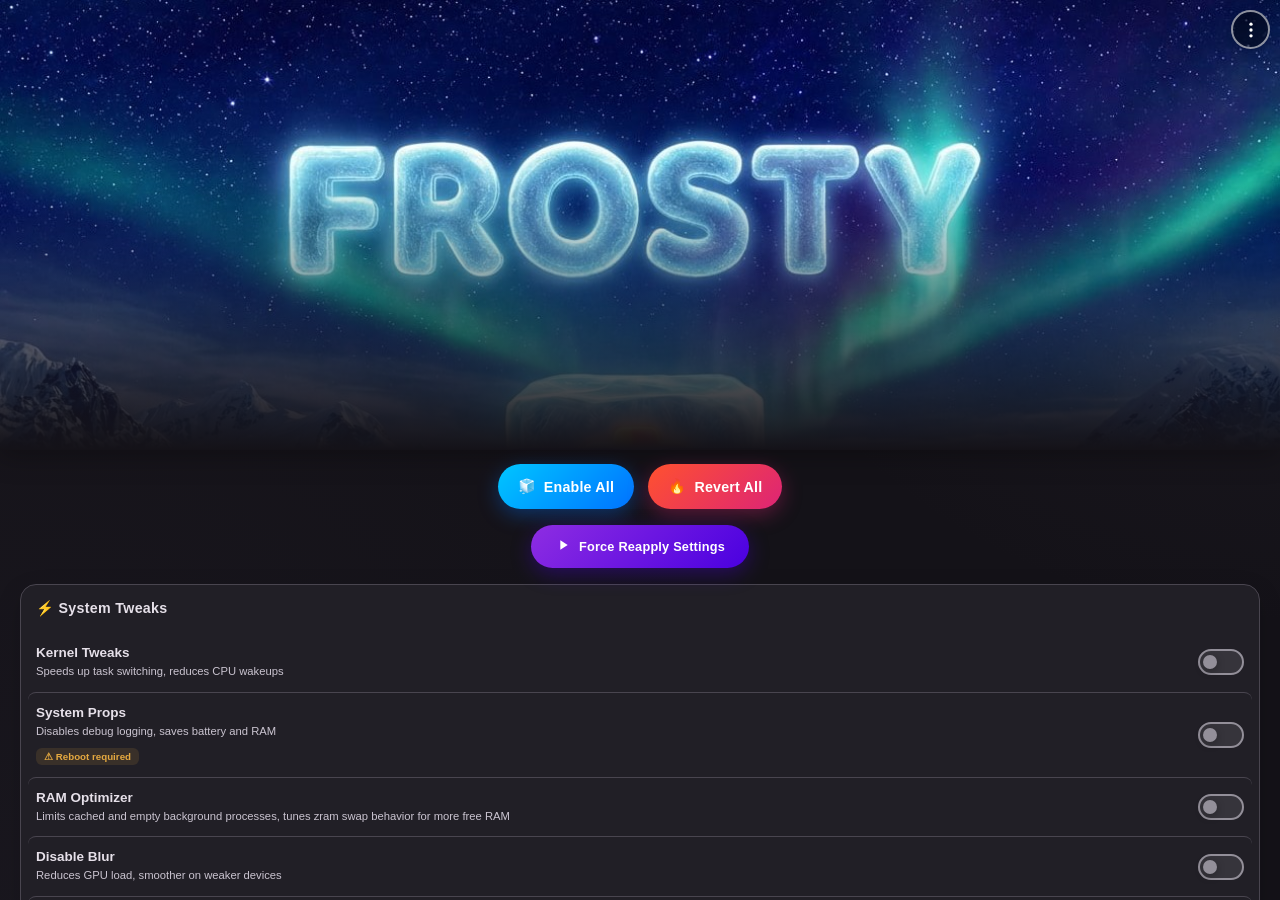
==== commit 199f8fa6: "chore: cleanup code, fix translations, add dexopt feature (more to come)" ====
--- a/webroot/index.html
+++ b/webroot/index.html
@@ -168,7 +168,7 @@
       <div class="tgl-row ripple" data-key="ram_optimizer">
         <div class="tgl-info">
           <span class="tgl-name" data-i18n="tgl_ram_optimizer">RAM Optimizer</span>
-          <span class="tgl-desc" data-i18n="tgl_ram_optimizer_desc">Tightens background app cache limit, speeds up cold app launches</span>
+          <span class="tgl-desc" data-i18n="tgl_ram_optimizer_desc">Limits cached and empty background processes, tunes zram swap behavior for more free RAM</span>
         </div>
         <label class="tgl"><input type="checkbox" id="t-ram-optimizer"><span class="tgl-sl"></span></label>
       </div>
@@ -209,8 +209,14 @@
       </div>
       <div class="dd-extras" id="dd-extras">
         <div class="level-row">
-          <button class="lvl-btn ripple" data-level="moderate" id="lvl-mod" data-i18n="lvl_moderate">⚡ Moderate</button>
-          <button class="lvl-btn ripple" data-level="maximum" id="lvl-max" data-i18n="lvl_maximum">💀 Maximum</button>
+          <button class="lvl-btn ripple" data-level="moderate" id="lvl-mod">
+            <span class="lvl-ico">☘️</span>
+            <span class="lvl-name" data-i18n="lvl_moderate">Moderate</span>
+          </button>
+          <button class="lvl-btn ripple" data-level="maximum" id="lvl-max">
+            <span class="lvl-ico">⚡</span>
+            <span class="lvl-name" data-i18n="lvl_maximum">Maximum</span>
+          </button>
         </div>
         <button class="wl-btn ripple" id="wl-open">
           <span data-i18n="wl_btn">📋 App Doze Whitelist</span>
@@ -256,22 +262,33 @@
       </div>
     </section>
 
+    <!-- Miscellaneous -->
+    <section class="card">
+      <h2 class="card-title"><span>🛠️ </span><span data-i18n="sec_misc">Miscellaneous</span></h2>
+      <div class="cat-row ripple" data-cat="dexopt">
+        <div class="cat-left"><span class="cat-ico">♻️</span><div class="cat-info"><span class="cat-name" data-i18n="cat_dexopt">DexOpt</span><span class="cat-desc" data-i18n="cat_dexopt_desc">Optimizes DEX (Dalvik Executable) files for better performance</span></div></div>
+        <button class="cat-btn" id="btn-dexopt">
+          <span data-i18n="btn_optimize">Optimize</span>
+        </button>
+      </div>
+    </section>
+
     <!-- Activity Log -->
     <section class="card">
       <div class="card-title-row">
         <h2 class="card-title"><span>📄 </span><span data-i18n="sec_log">Activity Log</span></h2>
         <div style="display:flex;gap:6px">
-          <button class="log-copy-btn ripple" id="log-copy-btn" title="Copy log">
+          <button class="log-action-btn ripple" id="btn-copy-log" title="Copy log">
             <svg viewBox="0 0 24 24" width="14" height="14" fill="currentColor"><path d="M16 1H4C2.9 1 2 1.9 2 3v14h2V3h12V1zm3 4H8C6.9 5 6 5.9 6 7v14c0 1.1.9 2 2 2h11c1.1 0 2-.9 2-2V7c0-1.1-.9-2-2-2zm0 16H8V7h11v14z"/></svg>
           </button>
-          <button class="log-copy-btn ripple" id="log-clear-btn" title="Clear log">
+          <button class="log-action-btn ripple" id="btn-clear-log" title="Clear log">
             <svg viewBox="0 0 24 24" width="14" height="14" fill="currentColor"><path d="M6 19c0 1.1.9 2 2 2h8c1.1 0 2-.9 2-2V7H6v12zM19 4h-3.5l-1-1h-5l-1 1H5v2h14V4z"/></svg>
           </button>
         </div>
       </div>
       <div class="log-wrap">
         <div class="log-box" id="log-box" data-i18n-empty="log_empty" data-empty="No activity yet"></div>
-        <button class="log-expand-btn" id="log-expand-btn" title="Expand">
+        <button class="log-expand-btn" id="btn-expand-log" title="Expand">
           <svg viewBox="0 0 24 24" width="12" height="12" fill="currentColor"><path d="M7 10l5 5 5-5z"/></svg>
         </button>
       </div>
--- a/webroot/style.css
+++ b/webroot/style.css
@@ -45,9 +45,9 @@
 html { font-size: 15px; -webkit-tap-highlight-color: transparent; }
 
 body {
-  font-family: -apple-system, BlinkMacSystemFont, 'Segoe UI', Roboto, Helvetica, Arial, sans-serif;
+    font-family: -apple-system, BlinkMacSystemFont, 'Segoe UI', Roboto, Helvetica, Arial, sans-serif;
   background-color: var(--bg);
-  
+
   /* Gradient background */
   background-image: 
     radial-gradient(circle at top right, color-mix(in srgb, var(--accent-container) 15%, transparent) 0%, transparent 40%),
@@ -79,7 +79,7 @@
   top: 0; bottom: 0; left: 0;
   width: calc(100% + 20px);
   overflow-y: auto; overflow-x: hidden;
-  padding-bottom: calc(var(--safe-bottom) + 8px);
+  padding-bottom: calc(var(--safe-bottom) + 4px);
   padding-right: 20px;
   box-sizing: border-box;
 }
@@ -170,8 +170,8 @@
 
 /* ── Header (Flat Bottom, No clipping) ── */
 .hdr { padding: 0; position: relative; margin-bottom: 8px;}
-.hdr-banner { position: relative; width: 100%; line-height: 0; overflow: hidden; box-shadow: 0 8px 24px rgba(0,0,0,0.25); }
-.hdr-banner-img { width: 100%; height: auto; display: block; object-fit: cover; border-radius: 0; }
+.hdr-banner { position: relative; width: 100%; max-height: 50vh; line-height: 0; overflow: hidden; box-shadow: 0 8px 24px rgba(0,0,0,0.25); }
+.hdr-banner-img { width: 100%; height: auto; display: block; object-fit: cover; object-position: center; border-radius: 0; }
 
 /* Mask fade into the background */
 .hdr-banner::after {
@@ -222,7 +222,7 @@
 .hdr-opt-ico-zh {
   position: absolute; bottom: -4px; right: -4px;
   font-size: 9px; font-weight: 900;
-  color: #0072FF; background: var(--surface-2);
+  color: var(--on-surface-var); background: var(--surface-2);
   border-radius: 2px; line-height: 1; padding: 0 1px;
 }
 
@@ -275,14 +275,14 @@
 .card-title-row { display: flex; align-items: center; justify-content: space-between; margin-bottom: 12px; }
 .card-title-row .card-title { margin-bottom: 0; }
 
-.log-copy-btn {
+.log-action-btn {
   padding: 4px 10px; border-radius: var(--radius-xs);
   background: var(--surface-2);
   border: 1px solid var(--stroke-var);
   color: var(--on-surface-var);
   transition: all 0.2s var(--smooth);
 }
-.log-copy-btn:active { background: #0072FF; color: #ffffff; border-color: #0072FF; transform: scale(0.9); }
+.log-action-btn:active { background: #0072FF; color: #ffffff; border-color: #0072FF; transform: scale(0.9); }
 
 /* ── Toggle & Category Rows ── */
 .tgl-row, .cat-row {
@@ -339,21 +339,31 @@
 }
 .dd-extras.on { max-height: 150px; opacity: 1; margin-top: 12px; overflow: visible; }
 .level-row { display: flex; gap: 10px; margin-bottom: 10px; }
+.level-row { display: flex; gap: 8px; margin-bottom: 10px; }
 .lvl-btn {
-  flex: 1; padding: 12px; border-radius: var(--radius-xs);
-  font-size: 0.8rem; font-weight: 700; letter-spacing: 0.2px;
+  flex: 1; display: flex; align-items: center; justify-content: center; gap: 7px;
+  padding: 10px 16px; border-radius: 99px;
   background: var(--surface-2);
   border: 1px solid var(--stroke-var);
   color: var(--on-surface-var);
   transition: all 0.25s var(--spring);
 }
-.lvl-btn.on {
-  background: #ffffff;
-  color: #0072FF; 
-  border-color: #ffffff;
-  box-shadow: 0 0 16px rgba(0, 114, 255, 0.3);
-}
-.lvl-btn:active { transform: scale(0.95); }
+.lvl-ico  { font-size: 1.1rem; line-height: 1; }
+.lvl-name { font-size: 0.85rem; font-weight: 700; letter-spacing: 0.2px; }
+.lvl-sub  { display: none; }
+#lvl-mod.on {
+  background: linear-gradient(135deg, rgba(45,212,160,0.18), rgba(45,212,160,0.06));
+  border-color: rgba(45,212,160,0.45);
+  color: var(--green);
+  box-shadow: 0 1px 12px rgba(45,212,160,0.15), inset 0 1px 0 rgba(255,255,255,0.06);
+}
+#lvl-max.on {
+  background: linear-gradient(135deg, rgba(229,169,64,0.18), rgba(229,169,64,0.06));
+  border-color: rgba(229,169,64,0.45);
+  color: var(--orange);
+  box-shadow: 0 1px 12px rgba(229,169,64,0.15), inset 0 1px 0 rgba(255,255,255,0.06);
+}
+.lvl-btn:active { transform: scale(0.94); }
 
 /* ── Whitelist Button ── */
 .wl-btn {
@@ -375,6 +385,15 @@
 .cat-ico { font-size: 1.25rem; flex-shrink: 0; }
 .cat-info { display: flex; flex-direction: column; gap: 3px; min-width: 0; }
 .cat-name { font-size: 0.9rem; font-weight: 700; }
+.cat-desc { font-size: 0.75rem; color: var(--on-surface-var); line-height: 1.4; }
+.cat-btn {
+  padding: 4px 10px; border-radius: var(--radius-xs);
+  background: var(--surface-2);
+  border: 1px solid var(--stroke-var);
+  color: var(--on-surface-var);
+  transition: all 0.2s var(--smooth);
+}
+.cat-btn:active { background: #0072FF; color: #ffffff; border-color: #0072FF; transform: scale(0.9); }
 
 /* Tag spacing */
 .cat-tag {
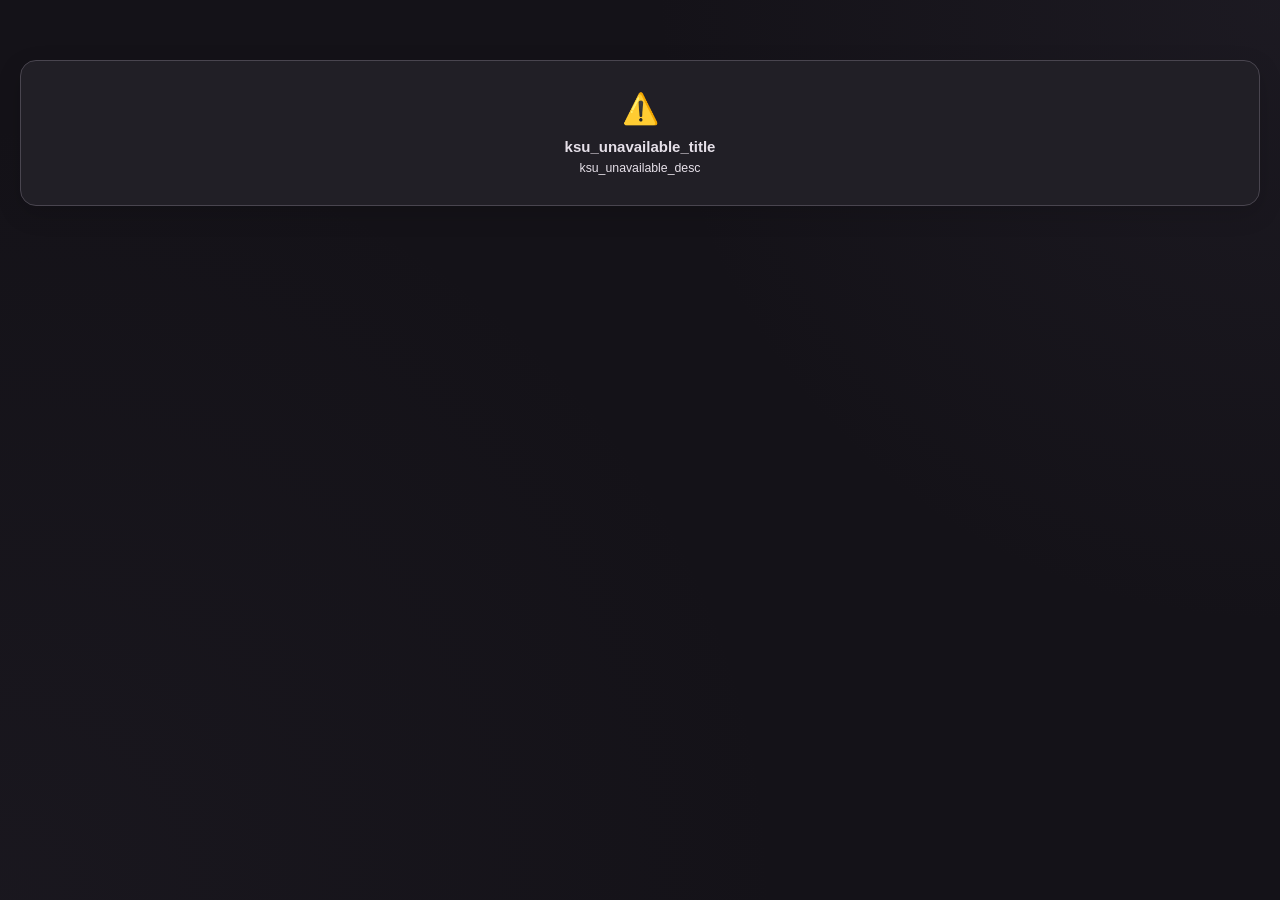
==== commit 19280627: "3.4 release" ====
--- a/webroot/index.html
+++ b/webroot/index.html
@@ -9,9 +9,6 @@
   <link rel="stylesheet" href="style.css">
 </head>
 <body unresolved style="overflow:hidden;position:fixed;inset:0;">
-  <!-- Ultra-lightweight ambient background -->
-  <div class="ambient-bg"></div>
-
   <div id="toast-wrap"></div>
 
   <!-- Loading Overlay -->
@@ -223,6 +220,20 @@
           <span class="wl-count" id="wl-count">0</span>
         </button>
       </div>
+      <div class="divider"></div>
+      <div class="tgl-row ripple" data-key="battery_saver">
+        <div class="tgl-info">
+          <span class="tgl-name" data-i18n="tgl_bss">Battery Saver Tuner</span>
+          <span class="tgl-desc" data-i18n="tgl_bss_desc">Tune Android's built-in battery saver behavior</span>
+        </div>
+        <label class="tgl"><input type="checkbox" id="t-bss"><span class="tgl-sl"></span></label>
+      </div>
+      <div class="bss-extras" id="bss-extras">
+        <button class="bss-cfg-btn ripple" id="bss-open">
+          <span>⚙️</span>
+          <span data-i18n="bss_configure">Configure Options</span>
+        </button>
+      </div>
     </section>
 
     <!-- GMS Categories -->
@@ -262,33 +273,22 @@
       </div>
     </section>
 
-    <!-- Miscellaneous -->
-    <section class="card">
-      <h2 class="card-title"><span>🛠️ </span><span data-i18n="sec_misc">Miscellaneous</span></h2>
-      <div class="cat-row ripple" data-cat="dexopt">
-        <div class="cat-left"><span class="cat-ico">♻️</span><div class="cat-info"><span class="cat-name" data-i18n="cat_dexopt">DexOpt</span><span class="cat-desc" data-i18n="cat_dexopt_desc">Optimizes DEX (Dalvik Executable) files for better performance</span></div></div>
-        <button class="cat-btn" id="btn-dexopt">
-          <span data-i18n="btn_optimize">Optimize</span>
-        </button>
-      </div>
-    </section>
-
     <!-- Activity Log -->
     <section class="card">
       <div class="card-title-row">
         <h2 class="card-title"><span>📄 </span><span data-i18n="sec_log">Activity Log</span></h2>
         <div style="display:flex;gap:6px">
-          <button class="log-action-btn ripple" id="btn-copy-log" title="Copy log">
+          <button class="log-action-btn ripple" id="log-copy-btn" title="Copy log">
             <svg viewBox="0 0 24 24" width="14" height="14" fill="currentColor"><path d="M16 1H4C2.9 1 2 1.9 2 3v14h2V3h12V1zm3 4H8C6.9 5 6 5.9 6 7v14c0 1.1.9 2 2 2h11c1.1 0 2-.9 2-2V7c0-1.1-.9-2-2-2zm0 16H8V7h11v14z"/></svg>
           </button>
-          <button class="log-action-btn ripple" id="btn-clear-log" title="Clear log">
+          <button class="log-action-btn ripple" id="log-clear-btn" title="Clear log">
             <svg viewBox="0 0 24 24" width="14" height="14" fill="currentColor"><path d="M6 19c0 1.1.9 2 2 2h8c1.1 0 2-.9 2-2V7H6v12zM19 4h-3.5l-1-1h-5l-1 1H5v2h14V4z"/></svg>
           </button>
         </div>
       </div>
       <div class="log-wrap">
         <div class="log-box" id="log-box" data-i18n-empty="log_empty" data-empty="No activity yet"></div>
-        <button class="log-expand-btn" id="btn-expand-log" title="Expand">
+        <button class="log-expand-btn" id="log-expand-btn" title="Expand">
           <svg viewBox="0 0 24 24" width="12" height="12" fill="currentColor"><path d="M7 10l5 5 5-5z"/></svg>
         </button>
       </div>
@@ -313,5 +313,115 @@
 
   <script src="api.js"></script>
   <script src="app.js"></script>
-</body>
+
+    <!-- BSS Modal -->
+    <div class="modal-overlay" id="bss-modal">
+      <div class="modal bss-modal">
+
+        <div class="modal-head">
+          <h3>⚙️ <span data-i18n="bss_modal_title">Battery Saver Options</span></h3>
+          <button class="modal-x ripple" id="bss-close">✕</button>
+        </div>
+        <div class="bss-opt-list">
+          <div class="bss-opt-row">
+            <div class="bss-opt-info">
+              <span class="bss-opt-name" data-i18n="bss_opt_datasaver">Enable data saver</span>
+              <span class="bss-opt-desc" data-i18n="bss_opt_datasaver_desc">Restricts background data usage for all apps while battery saver is active</span>
+            </div>
+            <label class="tgl"><input type="checkbox" id="bss-t-datasaver"><span class="tgl-sl"></span></label>
+          </div>
+          <div class="bss-opt-row">
+            <div class="bss-opt-info">
+              <span class="bss-opt-name" data-i18n="bss_opt_hotword">Disable hotword detection</span>
+              <span class="bss-opt-desc" data-i18n="bss_opt_hotword_desc">Stops the always-on microphone from listening for "Hey Google"</span>
+            </div>
+            <label class="tgl"><input type="checkbox" id="bss-t-soundtrigger"><span class="tgl-sl"></span></label>
+          </div>
+          <div class="bss-opt-row">
+            <div class="bss-opt-info">
+              <span class="bss-opt-name" data-i18n="bss_opt_fullbackup">Defer full backup</span>
+              <span class="bss-opt-desc" data-i18n="bss_opt_fullbackup_desc">Pauses full device backups while battery saver is on. Resumes when turned off.</span>
+            </div>
+            <label class="tgl"><input type="checkbox" id="bss-t-fullbackup"><span class="tgl-sl"></span></label>
+          </div>
+          <div class="bss-opt-row">
+            <div class="bss-opt-info">
+              <span class="bss-opt-name" data-i18n="bss_opt_keybackup">Defer key-value backup</span>
+              <span class="bss-opt-desc" data-i18n="bss_opt_keybackup_desc">Pauses syncing of app settings and small data backups to the cloud.</span>
+            </div>
+            <label class="tgl"><input type="checkbox" id="bss-t-keybackup"><span class="tgl-sl"></span></label>
+          </div>
+          <div class="bss-opt-row">
+            <div class="bss-opt-info">
+              <span class="bss-opt-name" data-i18n="bss_opt_force_standby">Force apps standby</span>
+              <span class="bss-opt-desc" data-i18n="bss_opt_force_standby_desc">Moves all background apps into the restricted standby bucket, heavily limiting their wakeups.</span>
+            </div>
+            <label class="tgl"><input type="checkbox" id="bss-t-force-standby"><span class="tgl-sl"></span></label>
+          </div>
+          <div class="bss-opt-row">
+            <div class="bss-opt-info">
+              <span class="bss-opt-name" data-i18n="bss_opt_force_bg">Force background check</span>
+              <span class="bss-opt-desc" data-i18n="bss_opt_force_bg_desc">Applies stricter enforcement of background execution limits across all apps.</span>
+            </div>
+            <label class="tgl"><input type="checkbox" id="bss-t-force-bg"><span class="tgl-sl"></span></label>
+          </div>
+          <div class="bss-opt-row">
+            <div class="bss-opt-info">
+              <span class="bss-opt-name" data-i18n="bss_opt_sensors">Disable optional sensors</span>
+              <span class="bss-opt-desc" data-i18n="bss_opt_sensors_desc">Turns off non-critical sensors like barometer, step counter, and rotation vector.</span>
+            </div>
+            <label class="tgl"><input type="checkbox" id="bss-t-sensors"><span class="tgl-sl"></span></label>
+          </div>
+
+          <div class="bss-section-head" data-i18n="bss_opt_gps">Location mode</div>
+
+          <div class="bss-mode-list">
+            <div class="bss-mode-row" id="bss-gps-0" data-gps="0">
+              <div class="bss-mode-dot"></div>
+              <div class="bss-mode-info">
+                <span class="bss-mode-name" data-i18n="bss_gps_0">No restriction</span>
+                <span class="bss-mode-desc" data-i18n="bss_gps_hint_0">GPS and all location services work normally at all times. No restriction applied.</span>
+              </div>
+            </div>
+            <div class="bss-mode-row" id="bss-gps-1" data-gps="1">
+              <div class="bss-mode-dot"></div>
+              <div class="bss-mode-info">
+                <span class="bss-mode-name" data-i18n="bss_gps_1">GPS off (screen off)</span>
+                <span class="bss-mode-desc" data-i18n="bss_gps_hint_1">GPS satellite chip shuts off when the screen goes off. Wi-Fi and cell-tower location keep working at lower accuracy. Safe for most navigation use cases.</span>
+              </div>
+            </div>
+            <div class="bss-mode-row" id="bss-gps-2" data-gps="2">
+              <div class="bss-mode-dot"></div>
+              <div class="bss-mode-info">
+                <span class="bss-mode-name" data-i18n="bss_gps_2">All off (screen off)</span>
+                <span class="bss-mode-desc" data-i18n="bss_gps_hint_2">Every location provider — GPS, Wi-Fi, and cell tower — stops when the screen goes off. Weather widgets, maps, and fitness trackers stop updating in the background.</span>
+              </div>
+            </div>
+            <div class="bss-mode-row" id="bss-gps-3" data-gps="3">
+              <div class="bss-mode-dot"></div>
+              <div class="bss-mode-info">
+                <span class="bss-mode-name" data-i18n="bss_gps_3">Foreground only</span>
+                <span class="bss-mode-desc" data-i18n="bss_gps_hint_3">Only the app on screen can access location. Any app running in the background is fully denied, regardless of permissions granted.</span>
+              </div>
+            </div>
+            <div class="bss-mode-row" id="bss-gps-4" data-gps="4">
+              <div class="bss-mode-dot"></div>
+              <div class="bss-mode-info">
+                <span class="bss-mode-name" data-i18n="bss_gps_4">Throttle (screen off)</span>
+                <span class="bss-mode-desc" data-i18n="bss_gps_hint_4">Background apps can still get location, but updates are rate-limited when the screen is off. Less battery impact with better app compatibility than a full disable.</span>
+              </div>
+            </div>
+          </div>
+        </div>
+
+        <div class="bss-actions">
+          <button class="bss-apply-btn ripple" id="bss-apply">
+            <span data-i18n="bss_apply">Apply &amp; Close</span>
+          </button>
+        </div>
+
+      </div>
+    </div>
+
+  </body>
 </html>
--- a/webroot/style.css
+++ b/webroot/style.css
@@ -338,7 +338,6 @@
   transition: all 0.4s var(--spring); margin-top: 0;
 }
 .dd-extras.on { max-height: 150px; opacity: 1; margin-top: 12px; overflow: visible; }
-.level-row { display: flex; gap: 10px; margin-bottom: 10px; }
 .level-row { display: flex; gap: 8px; margin-bottom: 10px; }
 .lvl-btn {
   flex: 1; display: flex; align-items: center; justify-content: center; gap: 7px;
@@ -365,6 +364,95 @@
 }
 .lvl-btn:active { transform: scale(0.94); }
 
+/* ── Battery Saver Extras ── */
+/* ── Battery Saver Tuner ── */
+.bss-extras {
+  max-height: 0; opacity: 0; overflow: hidden;
+  transition: all 0.4s var(--spring); margin-top: 0;
+}
+.bss-extras.on { max-height: 60px; opacity: 1; margin-top: 10px; overflow: visible; }
+.bss-cfg-btn {
+  display: flex; align-items: center; justify-content: center; gap: 8px;
+  width: 100%; padding: 10px 16px; border-radius: var(--radius-xs);
+  background: linear-gradient(135deg, rgba(204,188,240,0.12), rgba(204,188,240,0.04));
+  border: 1px solid rgba(204,188,240,0.3);
+  color: var(--accent); font-size: 0.85rem; font-weight: 700;
+  transition: all 0.2s var(--spring);
+}
+.bss-cfg-btn:active { transform: scale(0.97); background: rgba(204,188,240,0.2); }
+
+/* ── BSS Modal ── */
+.bss-modal { max-height: 88vh; }
+.bss-opt-list {
+  overflow-y: auto; flex: 1;
+  padding-top: 4px;
+  padding-left: 20px;
+  padding-right: 20px;
+  padding-bottom: 8px;
+}
+.bss-opt-row {
+  display: flex; align-items: center; justify-content: space-between;
+  padding: 13px 0; gap: 14px;
+  border-bottom: 1px solid var(--stroke-var);
+  cursor: pointer;
+}
+.bss-opt-row:last-of-type { border-bottom: none; }
+.bss-opt-info { display: flex; flex-direction: column; gap: 3px; flex: 1; min-width: 0; }
+.bss-opt-name { font-size: 0.9rem; font-weight: 700; color: var(--on-surface); }
+.bss-opt-desc { font-size: 0.73rem; color: var(--on-surface-var); line-height: 1.45; }
+
+/* ── BSS Location Mode Selector ── */
+.bss-section-head {
+  padding: 16px 0 10px;
+  font-size: 0.68rem; font-weight: 800; letter-spacing: 0.09em;
+  text-transform: uppercase; color: var(--on-surface-var);
+  border-top: 1px solid var(--stroke-var);
+  margin-top: 6px;
+}
+.bss-mode-list { display: flex; flex-direction: column; gap: 8px; padding-bottom: 8px; }
+.bss-mode-row {
+  display: flex; align-items: flex-start; gap: 14px;
+  padding: 13px 14px; border-radius: var(--radius-sm);
+  background: var(--surface-2); border: 1px solid var(--stroke-var);
+  cursor: pointer; transition: all 0.2s var(--spring);
+}
+.bss-mode-row.on {
+  background: linear-gradient(135deg, rgba(204,188,240,0.15), rgba(204,188,240,0.04));
+  border-color: rgba(204,188,240,0.5);
+  box-shadow: 0 2px 14px rgba(204,188,240,0.12);
+}
+.bss-mode-row:active { transform: scale(0.985); }
+.bss-mode-dot {
+  width: 11px; height: 11px; border-radius: 50%; flex-shrink: 0; margin-top: 3px;
+  border: 2px solid var(--stroke-var);
+  transition: all 0.25s var(--spring);
+}
+.bss-mode-row.on .bss-mode-dot {
+  background: var(--accent); border-color: var(--accent);
+  box-shadow: 0 0 8px rgba(204,188,240,0.55);
+}
+.bss-mode-info { flex: 1; min-width: 0; display: flex; flex-direction: column; gap: 4px; }
+.bss-mode-name { font-size: 0.85rem; font-weight: 700; color: var(--on-surface); }
+.bss-mode-row.on .bss-mode-name { color: var(--accent); }
+.bss-mode-desc { font-size: 0.7rem; color: var(--on-surface-var); line-height: 1.5; }
+
+.bss-actions {
+  flex-shrink: 0;
+  padding-top: 12px;
+  padding-left: 20px;
+  padding-right: 20px;
+  padding-bottom: calc(16px + var(--safe-bottom));
+  border-top: 1px solid var(--stroke-var);
+}
+.bss-apply-btn {
+  width: 100%; padding: 13px; border-radius: 99px;
+  background: linear-gradient(135deg, rgba(204,188,240,0.2), rgba(204,188,240,0.08));
+  color: var(--accent); border: 1px solid rgba(204,188,240,0.4);
+  font-size: 0.9rem; font-weight: 700; letter-spacing: 0.02em;
+  transition: all 0.2s var(--spring);
+}
+.bss-apply-btn:active { transform: scale(0.98); background: rgba(204,188,240,0.28); }
+
 /* ── Whitelist Button ── */
 .wl-btn {
   width: 100%; display: flex; align-items: center; justify-content: space-between;
@@ -385,15 +473,6 @@
 .cat-ico { font-size: 1.25rem; flex-shrink: 0; }
 .cat-info { display: flex; flex-direction: column; gap: 3px; min-width: 0; }
 .cat-name { font-size: 0.9rem; font-weight: 700; }
-.cat-desc { font-size: 0.75rem; color: var(--on-surface-var); line-height: 1.4; }
-.cat-btn {
-  padding: 4px 10px; border-radius: var(--radius-xs);
-  background: var(--surface-2);
-  border: 1px solid var(--stroke-var);
-  color: var(--on-surface-var);
-  transition: all 0.2s var(--smooth);
-}
-.cat-btn:active { background: #0072FF; color: #ffffff; border-color: #0072FF; transform: scale(0.9); }
 
 /* Tag spacing */
 .cat-tag {
@@ -475,6 +554,8 @@
   transition: transform 0.4s var(--spring);
 }
 .modal-overlay.open .modal { transform: translateY(0); }
+#wl-modal .modal, #bss-modal .modal { transition: none; }
+#wl-modal, #bss-modal { transition: none; }
 
 .modal-head { display: flex; justify-content: space-between; align-items: center; padding: 20px 20px 10px; }
 .modal-head h3 { font-size: 1rem; font-weight: 700; }
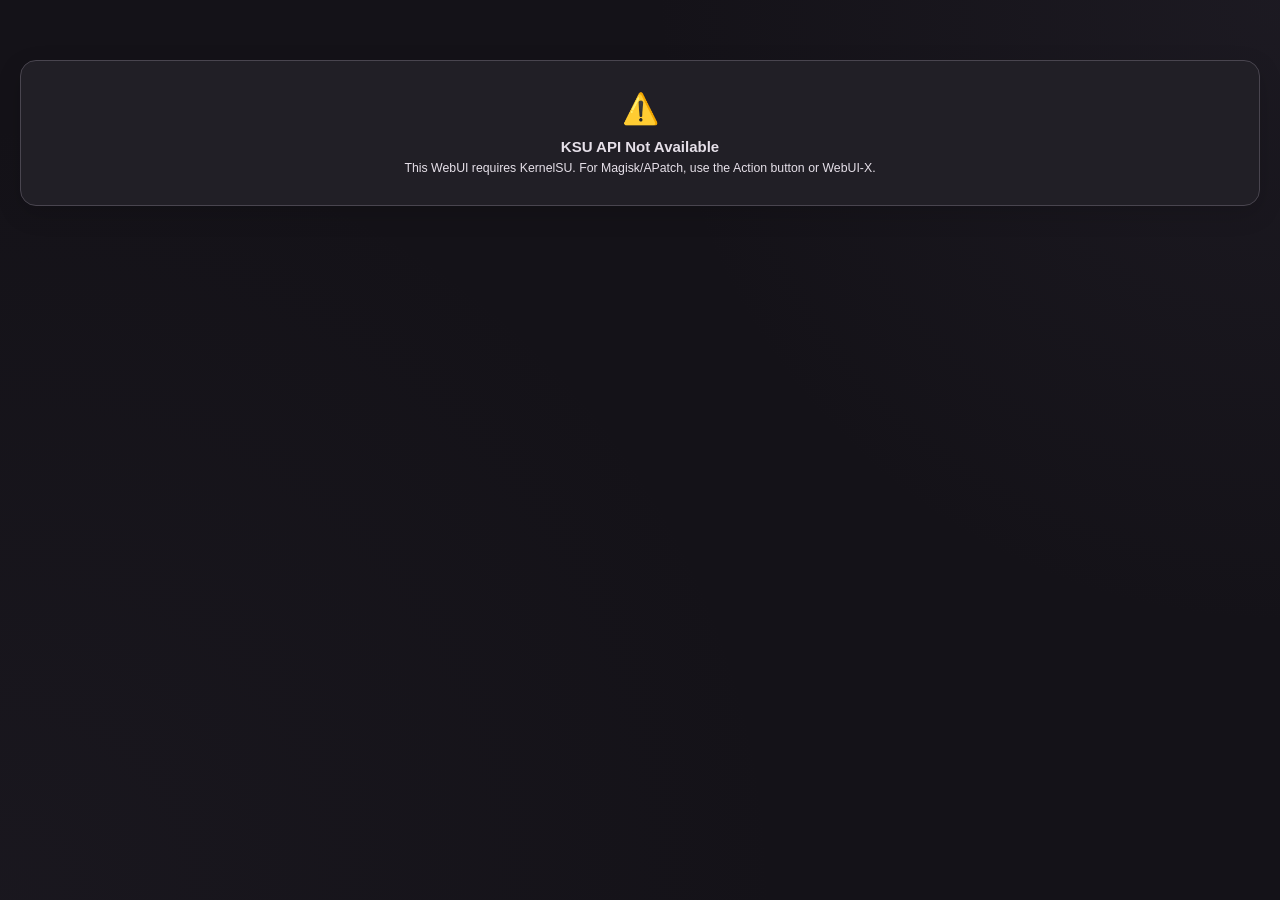
==== commit ec9122df: "4.0 release" ====
--- a/webroot/index.html
+++ b/webroot/index.html
@@ -2,7 +2,7 @@
 <html lang="en">
 <head>
   <meta charset="UTF-8">
-  <meta name="viewport" content="width=device-width,initial-scale=1,user-scalable=no">
+  <meta name="viewport" content="width=device-width,initial-scale=1,user-scalable=no,viewport-fit=cover">
   <meta name="theme-color" content="#141218">
   <title>Frosty</title>
   <link rel="stylesheet" href="/internal/insets.css">
@@ -180,21 +180,36 @@
         <div class="tgl-info">
           <span class="tgl-name" data-i18n="tgl_logs">Kill Logs</span>
           <span class="tgl-desc" data-i18n="tgl_logs_desc">Stops background loggers, frees RAM</span>
-          <span class="reboot-tag">⚠ Reboot required</span>
+          <span class="reboot-tag" data-i18n="reboot_req">⚠ Reboot required</span>
         </div>
         <label class="tgl"><input type="checkbox" id="t-logs"><span class="tgl-sl"></span></label>
+      </div>
+      <div class="tgl-row ripple" data-key="kill_tracking">
+        <div class="tgl-info">
+          <span class="tgl-name" data-i18n="tgl_tracking">Kill Google Tracking</span>
+          <span class="tgl-desc" data-i18n="tgl_tracking_desc">Disables GMS analytics, Clearcut telemetry, Phenotype polling and ad tracking at the app layer</span>
+        </div>
+        <label class="tgl"><input type="checkbox" id="t-tracking"><span class="tgl-sl"></span></label>
       </div>
     </section>
 
     <!-- Doze -->
     <section class="card">
       <h2 class="card-title"><span>💤 </span><span data-i18n="sec_doze">Doze</span></h2>
-      <div class="tgl-row ripple" data-key="gms_doze">
-        <div class="tgl-info">
-          <span class="tgl-name" data-i18n="tgl_gms_doze">GMS Doze</span>
-          <span class="tgl-desc" data-i18n="tgl_gms_doze_desc">Lets Android optimize GMS battery · May delay notifications</span>
-        </div>
-        <label class="tgl"><input type="checkbox" id="t-gms-doze"><span class="tgl-sl"></span></label>
+      <div class="divider"></div>
+      <div class="tgl-row ripple" data-key="custom_app_doze">
+        <div class="tgl-info">
+          <span class="tgl-name" data-i18n="tgl_cad">Custom App Doze</span>
+          <span class="tgl-desc" data-i18n="tgl_cad_desc">Removes selected apps from Android's Doze power-save exemption list</span>
+          <span class="reboot-tag" data-i18n="reboot_req">⚠ Reboot required</span>
+        </div>
+        <label class="tgl"><input type="checkbox" id="t-custom-app-doze"><span class="tgl-sl"></span></label>
+      </div>
+      <div class="cad-extras" id="cad-extras">
+        <button class="wl-btn ripple" id="cad-open">
+          <span data-i18n="cad_btn">▶ Manage Apps</span>
+          <span class="wl-count" id="cad-count">0</span>
+        </button>
       </div>
       <div class="divider"></div>
       <div class="tgl-row ripple" data-key="deep_doze">
@@ -216,7 +231,7 @@
           </button>
         </div>
         <button class="wl-btn ripple" id="wl-open">
-          <span data-i18n="wl_btn">📋 App Doze Whitelist</span>
+          <span data-i18n="wl_btn">▶ App Doze Whitelist</span>
           <span class="wl-count" id="wl-count">0</span>
         </button>
       </div>
@@ -232,6 +247,20 @@
         <button class="bss-cfg-btn ripple" id="bss-open">
           <span>⚙️</span>
           <span data-i18n="bss_configure">Configure Options</span>
+        </button>
+      </div>
+      <div class="divider"></div>
+      <div class="tgl-row ripple" data-key="screen_off_opt">
+        <div class="tgl-info">
+          <span class="tgl-name" data-i18n="tgl_soo">Screen Off Optimization</span>
+          <span class="tgl-desc" data-i18n="tgl_soo_desc">Disables selected connections and kills listed apps after a screen-off delay. Restores on unlock.</span>
+        </div>
+        <label class="tgl"><input type="checkbox" id="t-screen-off-opt"><span class="tgl-sl"></span></label>
+      </div>
+      <div class="bss-extras" id="soo-extras">
+        <button class="bss-cfg-btn ripple" id="soo-open">
+          <span>⚙️</span>
+          <span data-i18n="soo_configure">Configure Options</span>
         </button>
       </div>
     </section>
@@ -311,10 +340,26 @@
     </div>
   </div>
 
-  <script src="api.js"></script>
-  <script src="app.js"></script>
-
-    <!-- BSS Modal -->
+  
+  <!-- Custom App Doze Modal -->
+  <div class="modal-overlay" id="cad-modal">
+    <div class="modal">
+      <div class="modal-head">
+        <h3>📱 <span data-i18n="cad_title">Custom App Doze</span></h3>
+        <button class="modal-x ripple" id="cad-close">✕</button>
+      </div>
+      <div class="modal-notice">
+        <span>ℹ️</span>
+        <span data-i18n="cad_notice">Selected apps will be removed from Android's Doze exemption list so the OS can optimize them. Only apps currently bypassing battery optimization are shown.</span>
+      </div>
+      <div class="modal-controls">
+        <input type="text" class="modal-search" placeholder="Search apps..." data-i18n-ph="cad_search" id="cad-search">
+      </div>
+      <div class="modal-list" id="cad-list"></div>
+    </div>
+  </div>
+
+  <!-- BSS Modal -->
     <div class="modal-overlay" id="bss-modal">
       <div class="modal bss-modal">
 
@@ -394,7 +439,7 @@
               <div class="bss-mode-dot"></div>
               <div class="bss-mode-info">
                 <span class="bss-mode-name" data-i18n="bss_gps_2">All off (screen off)</span>
-                <span class="bss-mode-desc" data-i18n="bss_gps_hint_2">Every location provider — GPS, Wi-Fi, and cell tower — stops when the screen goes off. Weather widgets, maps, and fitness trackers stop updating in the background.</span>
+                <span class="bss-mode-desc" data-i18n="bss_gps_hint_2">Every location provider - GPS, Wi-Fi, and cell tower - stops when the screen goes off. Weather widgets, maps, and fitness trackers stop updating in the background.</span>
               </div>
             </div>
             <div class="bss-mode-row" id="bss-gps-3" data-gps="3">
@@ -423,5 +468,44 @@
       </div>
     </div>
 
+
+  <!-- Screen Off Optimization Modal -->
+  <div class="modal-overlay" id="soo-modal" style="transition:none">
+    <div class="modal bss-modal" style="transition:none">
+      <div class="modal-head">
+        <h3>🌙 <span data-i18n="soo_modal_title">Screen Off Options</span></h3>
+        <button class="modal-x ripple" id="soo-close">✕</button>
+      </div>
+      <div class="bss-opt-list">
+        <div class="bss-opt-row"><div class="bss-opt-info"><span class="bss-opt-name" data-i18n="soo_opt_wifi">Disable Wi-Fi</span><span class="bss-opt-desc" data-i18n="soo_opt_wifi_desc">Turns off Wi-Fi after the connections off delay</span></div><label class="tgl"><input type="checkbox" id="soo-t-wifi"><span class="tgl-sl"></span></label></div>
+        <div class="bss-opt-row"><div class="bss-opt-info"><span class="bss-opt-name" data-i18n="soo_opt_bt">Disable Bluetooth</span><span class="bss-opt-desc" data-i18n="soo_opt_bt_desc">Turns off Bluetooth after the connections off delay</span></div><label class="tgl"><input type="checkbox" id="soo-t-bt"><span class="tgl-sl"></span></label></div>
+        <div class="bss-opt-row"><div class="bss-opt-info"><span class="bss-opt-name" data-i18n="soo_opt_data">Disable mobile data</span><span class="bss-opt-desc" data-i18n="soo_opt_data_desc">Turns off mobile data after the connections off delay</span></div><label class="tgl"><input type="checkbox" id="soo-t-data"><span class="tgl-sl"></span></label></div>
+        <div class="bss-opt-row"><div class="bss-opt-info"><span class="bss-opt-name" data-i18n="soo_opt_location">Disable location</span><span class="bss-opt-desc" data-i18n="soo_opt_location_desc">Turns off all location providers after the connections off delay</span></div><label class="tgl"><input type="checkbox" id="soo-t-location"><span class="tgl-sl"></span></label></div>
+        <div class="bss-opt-row">
+          <div class="bss-opt-info"><span class="bss-opt-name" data-i18n="soo_opt_conn_delay">Connections off delay</span><span class="bss-opt-desc" data-i18n="soo_opt_conn_delay_desc">Minutes after screen-off before disabling connections</span></div>
+          <select id="soo-conn-delay" style="background:var(--surface-3);color:var(--on-surface);border:1px solid var(--stroke-var);border-radius:8px;padding:8px 10px;font-size:0.85rem;font-weight:700;min-width:70px">
+            <option value="5">5 min</option><option value="10">10 min</option><option value="15">15 min</option><option value="20">20 min</option><option value="30">30 min</option><option value="60">60 min</option><option value="120">120 min</option><option value="180">180 min</option><option value="200">200 min</option>
+          </select>
+        </div>
+        <div class="bss-opt-row"><div class="bss-opt-info"><span class="bss-opt-name" data-i18n="soo_opt_restore">Restore on unlock</span><span class="bss-opt-desc" data-i18n="soo_opt_restore_desc">Re-enables all connections that were disabled when the screen turns back on</span></div><label class="tgl"><input type="checkbox" id="soo-t-restore"><span class="tgl-sl"></span></label></div>
+        <div class="bss-opt-row"><div class="bss-opt-info"><span class="bss-opt-name" data-i18n="soo_opt_kill_cache">Clear cached apps</span><span class="bss-opt-desc" data-i18n="soo_opt_kill_cache_desc">Kills all background processes (like Android does when low on memory). Calms apps left open via home button without force-stopping them.</span></div><label class="tgl"><input type="checkbox" id="soo-t-kill-cache"><span class="tgl-sl"></span></label></div>
+        <div id="soo-cache-extras" style="overflow:hidden;max-height:0;transition:max-height 0.25s ease">
+          <div class="bss-opt-row" style="padding-top:0">
+            <div class="bss-opt-info"><span class="bss-opt-name" data-i18n="soo_opt_cache_delay">Cache clear delay</span><span class="bss-opt-desc" data-i18n="soo_opt_cache_delay_desc">Minutes after screen-off before clearing cached apps</span></div>
+            <select id="soo-cache-delay" style="background:var(--surface-3);color:var(--on-surface);border:1px solid var(--stroke-var);border-radius:8px;padding:8px 10px;font-size:0.85rem;font-weight:700;min-width:70px">
+              <option value="5">5 min</option><option value="10">10 min</option><option value="15">15 min</option><option value="20">20 min</option><option value="30">30 min</option><option value="60">60 min</option><option value="120">120 min</option><option value="180">180 min</option><option value="200">200 min</option>
+            </select>
+          </div>
+        </div>
+      </div>
+      <div class="bss-actions">
+        <button class="bss-apply-btn ripple" id="soo-apply"><span data-i18n="soo_apply">Apply &amp; Close</span></button>
+      </div>
+    </div>
+  </div>
+
+  <script src="api.js"></script>
+  <script src="app.js"></script>
+
   </body>
 </html>
--- a/webroot/style.css
+++ b/webroot/style.css
@@ -73,16 +73,15 @@
   -webkit-user-select: text;
 }
 
-.scroll-clip { position: absolute; inset: 0; overflow: hidden; }
+.scroll-clip { position: absolute; inset: 0; }
 #app {
   position: absolute;
-  top: 0; bottom: 0; left: 0;
-  width: calc(100% + 20px);
+  inset: 0;
   overflow-y: auto; overflow-x: hidden;
   padding-bottom: calc(var(--safe-bottom) + 4px);
-  padding-right: 20px;
   box-sizing: border-box;
 }
+body:has(.modal-overlay.open) #app { overflow-y: hidden; }
 
 [unresolved] { opacity: 0; }
 body { transition: opacity 0.3s var(--smooth); }
@@ -269,7 +268,7 @@
   border-radius: var(--radius);
   margin: 16px 20px; padding: 15px; 
   box-shadow: 0 8px 24px rgba(0,0,0,0.15);
-  content-visibility: auto; contain-intrinsic-size: 0 400px;
+  content-visibility: auto; contain-intrinsic-size: auto 400px;
 }
 .card-title { font-size: 0.95rem; font-weight: 800; margin-bottom: 16px; color: var(--on-surface); letter-spacing: 0.3px;}
 .card-title-row { display: flex; align-items: center; justify-content: space-between; margin-bottom: 12px; }
@@ -380,6 +379,14 @@
   transition: all 0.2s var(--spring);
 }
 .bss-cfg-btn:active { transform: scale(0.97); background: rgba(204,188,240,0.2); }
+
+
+/* ── Custom App Doze Extras ── */
+.cad-extras {
+  max-height: 0; opacity: 0; overflow: hidden;
+  transition: all 0.4s var(--spring); margin-top: 0;
+}
+.cad-extras.on { max-height: 60px; opacity: 1; margin-top: 10px; overflow: visible; }
 
 /* ── BSS Modal ── */
 .bss-modal { max-height: 88vh; }
@@ -554,8 +561,9 @@
   transition: transform 0.4s var(--spring);
 }
 .modal-overlay.open .modal { transform: translateY(0); }
-#wl-modal .modal, #bss-modal .modal { transition: none; }
-#wl-modal, #bss-modal { transition: none; }
+#wl-modal .modal, #bss-modal .modal, #cad-modal .modal { transition: none; }
+#wl-modal, #bss-modal, #cad-modal { transition: none; }
+#wl-modal .modal, #cad-modal .modal { height: 85vh; }
 
 .modal-head { display: flex; justify-content: space-between; align-items: center; padding: 20px 20px 10px; }
 .modal-head h3 { font-size: 1rem; font-weight: 700; }
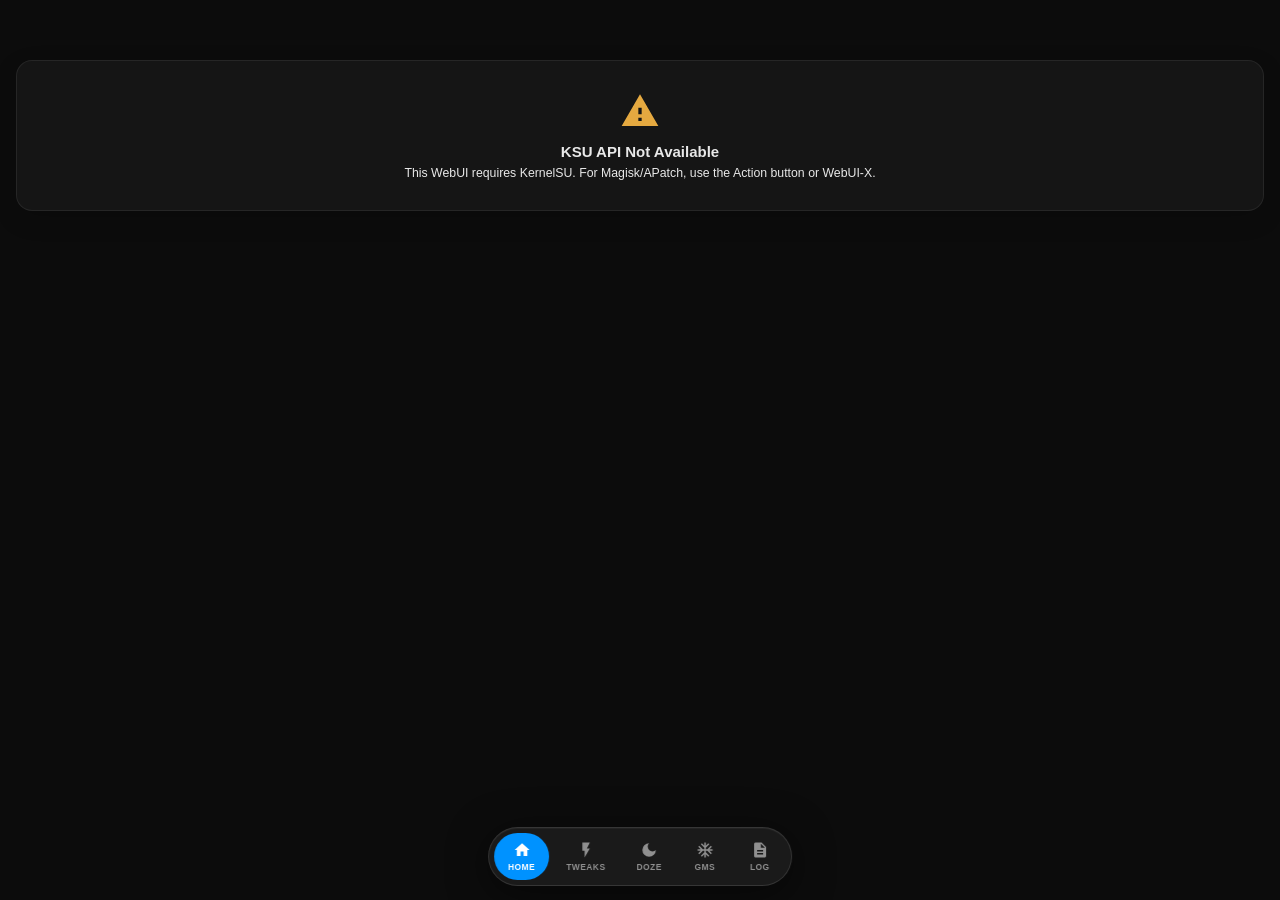
==== commit edd49a72: "4.1 release" ====
--- a/webroot/index.html
+++ b/webroot/index.html
@@ -1,511 +1,445 @@
 <!DOCTYPE html>
-<html lang="en">
+<html lang="en" data-theme="dark">
 <head>
   <meta charset="UTF-8">
   <meta name="viewport" content="width=device-width,initial-scale=1,user-scalable=no,viewport-fit=cover">
-  <meta name="theme-color" content="#141218">
+  <meta name="theme-color" content="#0D0F11" id="theme-meta">
   <title>Frosty</title>
   <link rel="stylesheet" href="/internal/insets.css">
   <link rel="stylesheet" href="style.css">
 </head>
 <body unresolved style="overflow:hidden;position:fixed;inset:0;">
-  <div id="toast-wrap"></div>
-
-  <!-- Loading Overlay -->
-  <div class="loading-overlay" id="loading-overlay">
-    <div class="loading-box">
-      <div class="spinner"></div>
-      <div class="loading-txt" id="loading-txt" data-i18n="loading_default">Processing...</div>
-    </div>
-  </div>
-
-  <!-- Whitelist Modal -->
-  <div class="modal-overlay" id="wl-modal">
-    <div class="modal">
-      <div class="modal-head">
-        <h3>📋 <span data-i18n="wl_title">Doze Whitelist</span></h3>
-        <button class="modal-x ripple" id="wl-close">✕</button>
-      </div>
-      <div class="modal-notice">
-        <span>ℹ️</span>
-        <span data-i18n="wl_notice">Whitelisted apps bypass Deep Doze restrictions. Add messaging, banking, and alarm apps here.</span>
-      </div>
-      <div class="modal-controls">
-        <input type="text" class="modal-search" placeholder="Search apps..." data-i18n-ph="wl_search" id="wl-search">
-        <label class="sys-toggle">
-          <input type="checkbox" id="wl-sys">
-          <span data-i18n="wl_system">System</span>
-        </label>
-      </div>
-      <div class="modal-list" id="wl-list"></div>
-    </div>
-  </div>
-
-  <!-- About Modal -->
-  <div class="modal-overlay centered" id="about-modal">
-    <div class="modal about-modal">
-      <div class="about-hero">
-        <button class="about-close-btn ripple" id="about-close">✕</button>
-        <div class="about-hero-ico">🧊</div>
-        <div class="about-hero-name" id="about-name">Frosty</div>
-        <div class="about-hero-tag" id="about-version"></div>
-      </div>
-      <div class="about-body">
-        <div class="about-desc" id="about-desc"></div>
-        <div class="about-author" id="about-author"></div>
-        <a class="about-gh ripple" id="about-gh-btn">
-          <svg viewBox="0 0 24 24" width="15" height="15" fill="currentColor"><path d="M12 0C5.37 0 0 5.37 0 12c0 5.3 3.44 9.8 8.21 11.39.6.11.79-.26.79-.58v-2.23c-3.34.73-4.03-1.42-4.03-1.42-.55-1.39-1.33-1.76-1.33-1.76-1.09-.74.08-.73.08-.73 1.2.08 1.84 1.24 1.84 1.24 1.07 1.83 2.81 1.3 3.49 1 .11-.78.42-1.3.76-1.6-2.67-.31-5.47-1.34-5.47-5.93 0-1.31.47-2.38 1.24-3.22-.13-.3-.54-1.52.12-3.18 0 0 1-.32 3.3 1.23.96-.27 1.98-.4 3-.4s2.05.13 3.01.4c2.29-1.55 3.3-1.23 3.3-1.23.66 1.65.24 2.87.12 3.18.77.84 1.23 1.91 1.23 3.22 0 4.61-2.81 5.62-5.48 5.92.43.37.82 1.1.82 2.22v3.29c0 .32.19.69.8.58C20.57 21.8 24 17.3 24 12c0-6.63-5.37-12-12-12z"/></svg>
-          <span data-i18n="about_github">View on GitHub</span>
-        </a>
-      </div>
-    </div>
-  </div>
-
-  <!-- Import/Export Modal -->
-  <div class="modal-overlay centered" id="io-modal">
-    <div class="modal io-modal">
-      <div class="modal-head">
-        <h3 data-i18n="io_title">Import / Export</h3>
-        <button class="modal-x ripple" id="io-close">✕</button>
-      </div>
-      <div class="io-body">
-        <button class="io-action-btn ripple" id="io-export-btn">
-          <svg viewBox="0 0 24 24" width="18" height="18" fill="currentColor"><path d="M4 17h16v2H4v-2zm7-9.41V17h2V7.59l3.71 3.7 1.41-1.41L12 3.17 5.88 9.88l1.41 1.41L11 7.59z"/></svg>
-          <span data-i18n="io_export">Export Current Settings</span>
-        </button>
-        <div class="io-sep"><span data-i18n="io_backups">Saved backups</span></div>
-        <div class="io-list" id="io-list">
-          <div class="io-empty" data-i18n="io_empty">No backups found</div>
-        </div>
-      </div>
-    </div>
-  </div>
-
-  <!-- Language Picker Modal -->
-  <div class="modal-overlay centered" id="lang-modal">
-    <div class="modal lang-modal">
-      <div class="modal-head">
-        <h3 data-i18n="lang_title">Language</h3>
-        <button class="modal-x ripple" id="lang-close">✕</button>
-      </div>
-      <div class="lang-list" id="lang-list"></div>
-    </div>
-  </div>
-
-  <!-- Main App -->
-  <div class="scroll-clip">
-  <div id="app">
-    <header class="hdr">
-      <div class="hdr-banner">
-        <img src="header.jpg" alt="Frosty" class="hdr-banner-img" draggable="false">
-      </div>
-      <!-- Menu placed here to never clip inside header -->
+<div id="toast-wrap"></div>
+<div class="loading-overlay" id="loading-overlay">
+  <div class="loading-box">
+    <div class="spinner"></div>
+    <div class="loading-txt" id="loading-txt" data-i18n="loading_default">Processing...</div>
+  </div>
+</div>
+
+<div class="modal-overlay" id="wl-modal">
+  <div class="modal">
+    <div class="modal-head">
+      <h3><span data-i18n="wl_title">Doze Whitelist</span></h3>
+      <button class="modal-x ripple" id="wl-close">&#x2715;</button>
+    </div>
+    <div class="modal-notice"><span><svg viewBox="0 0 24 24" width="16" height="16" fill="currentColor"><path d="M12 2C6.48 2 2 6.48 2 12s4.48 10 10 10 10-4.48 10-10S17.52 2 12 2zm1 15h-2v-6h2v6zm0-8h-2V7h2v2z"/></svg></span><span data-i18n="wl_notice">Whitelisted apps bypass Deep Doze. Add messaging, banking, and alarm apps here.</span></div>
+    <div class="modal-controls">
+      <input type="text" class="modal-search" placeholder="Search apps..." data-i18n-ph="wl_search" id="wl-search">
+      <label class="sys-toggle"><input type="checkbox" id="wl-sys"><span data-i18n="wl_system">System</span></label>
+    </div>
+    <div class="modal-list" id="wl-list"></div>
+  </div>
+</div>
+
+<div class="modal-overlay centered" id="about-modal">
+  <div class="modal about-modal">
+    <div class="about-hero">
+      <button class="about-close-btn ripple" id="about-close">&#x2715;</button>
+      <div class="about-hero-ico"><svg viewBox="0 0 24 24" width="38" height="38" fill="currentColor"><path d="M22 11h-4.17l3.24-3.24-1.41-1.42L15 11h-2V9l4.66-4.66-1.42-1.41L13 6.17V2h-2v4.17L7.76 2.93 6.34 4.34 11 9v2H9L4.34 6.34 2.93 7.76 6.17 11H2v2h4.17l-3.24 3.24 1.41 1.42L9 13h2v2l-4.66 4.66 1.42 1.41L11 17.83V22h2v-4.17l3.24 3.24 1.42-1.41L13 15v-2h2l4.66 4.66 1.41-1.42L17.83 13H22z"/></svg></div>
+      <div class="about-hero-name" id="about-name">Frosty</div>
+      <div class="about-hero-tag" id="about-version"></div>
+    </div>
+    <div class="about-body">
+      <div class="about-desc" id="about-desc"></div>
+      <div class="about-author" id="about-author"></div>
+      <a class="about-gh ripple" id="about-gh-btn">
+        <svg viewBox="0 0 24 24" width="15" height="15" fill="currentColor"><path d="M12 0C5.37 0 0 5.37 0 12c0 5.3 3.44 9.8 8.21 11.39.6.11.79-.26.79-.58v-2.23c-3.34.73-4.03-1.42-4.03-1.42-.55-1.39-1.33-1.76-1.33-1.76-1.09-.74.08-.73.08-.73 1.2.08 1.84 1.24 1.84 1.24 1.07 1.83 2.81 1.3 3.49 1 .11-.78.42-1.3.76-1.6-2.67-.31-5.47-1.34-5.47-5.93 0-1.31.47-2.38 1.24-3.22-.13-.3-.54-1.52.12-3.18 0 0 1-.32 3.3 1.23.96-.27 1.98-.4 3-.4s2.05.13 3.01.4c2.29-1.55 3.3-1.23 3.3-1.23.66 1.65.24 2.87.12 3.18.77.84 1.23 1.91 1.23 3.22 0 4.61-2.81 5.62-5.48 5.92.43.37.82 1.1.82 2.22v3.29c0 .32.19.69.8.58C20.57 21.8 24 17.3 24 12c0-6.63-5.37-12-12-12z"/></svg>
+        <span data-i18n="about_github">View on GitHub</span>
+      </a>
+    </div>
+  </div>
+</div>
+
+<div class="modal-overlay centered" id="io-modal">
+  <div class="modal io-modal">
+    <div class="modal-head"><h3 data-i18n="io_title">Import / Export</h3><button class="modal-x ripple" id="io-close">&#x2715;</button></div>
+    <div class="io-body">
+      <button class="io-action-btn ripple" id="io-export-btn">
+        <svg viewBox="0 0 24 24" width="17" height="17" fill="currentColor"><path d="M4 17h16v2H4v-2zm7-9.41V17h2V7.59l3.71 3.7 1.41-1.41L12 3.17 5.88 9.88l1.41 1.41L11 7.59z"/></svg>
+        <span data-i18n="io_export">Export Current Settings</span>
+      </button>
+      <div class="io-sep"><span data-i18n="io_backups">Saved backups</span></div>
+      <div class="io-list" id="io-list"><div class="io-empty" data-i18n="io_empty">No backups found</div></div>
+    </div>
+  </div>
+</div>
+
+<div class="modal-overlay centered" id="lang-modal">
+  <div class="modal lang-modal">
+    <div class="modal-head"><h3 data-i18n="lang_title">Language</h3><button class="modal-x ripple" id="lang-close">&#x2715;</button></div>
+    <div class="lang-list" id="lang-list"></div>
+  </div>
+</div>
+
+<div class="scroll-clip">
+<div id="app">
+
+  <header class="hdr">
+    <div class="hdr-glow" aria-hidden="true"></div>
+    <div class="hdr-brand">
+      <span class="hdr-ico"><svg viewBox="0 0 24 24" width="22" height="22" fill="currentColor"><path d="M22 11h-4.17l3.24-3.24-1.41-1.42L15 11h-2V9l4.66-4.66-1.42-1.41L13 6.17V2h-2v4.17L7.76 2.93 6.34 4.34 11 9v2H9L4.34 6.34 2.93 7.76 6.17 11H2v2h4.17l-3.24 3.24 1.41 1.42L9 13h2v2l-4.66 4.66 1.42 1.41L11 17.83V22h2v-4.17l3.24 3.24 1.42-1.41L13 15v-2h2l4.66 4.66 1.41-1.42L17.83 13H22z"/></svg></span>
+      <div class="hdr-title-group">
+        <span class="hdr-title">Frosty</span>
+        <span class="hdr-sub" data-i18n="hdr_sub">Battery Optimizer</span>
+      </div>
+    </div>
+    <div class="hdr-right">
+      <button id="theme-toggle" class="hdr-icon-btn ripple">
+        <svg class="icon-dark" viewBox="0 0 24 24" width="15" height="15" fill="none" stroke="currentColor" stroke-width="2" stroke-linecap="round" stroke-linejoin="round"><circle cx="12" cy="12" r="5"/><line x1="12" y1="1" x2="12" y2="3"/><line x1="12" y1="21" x2="12" y2="23"/><line x1="4.22" y1="4.22" x2="5.64" y2="5.64"/><line x1="18.36" y1="18.36" x2="19.78" y2="19.78"/><line x1="1" y1="12" x2="3" y2="12"/><line x1="21" y1="12" x2="23" y2="12"/><line x1="4.22" y1="19.78" x2="5.64" y2="18.36"/><line x1="18.36" y1="5.64" x2="19.78" y2="4.22"/></svg>
+        <svg class="icon-light" viewBox="0 0 24 24" width="15" height="15" fill="none" stroke="currentColor" stroke-width="2" stroke-linecap="round" stroke-linejoin="round"><path d="M21 12.79A9 9 0 1 1 11.21 3 7 7 0 0 0 21 12.79z"/></svg>
+      </button>
       <div class="hdr-menu" id="hdr-menu-wrap">
-        <button class="hdr-dots ripple" id="hdr-dots-btn" title="Menu">
-          <svg viewBox="0 0 24 24" width="20" height="20" fill="currentColor"><circle cx="12" cy="5" r="2"/><circle cx="12" cy="12" r="2"/><circle cx="12" cy="19" r="2"/></svg>
+        <button class="hdr-icon-btn ripple" id="hdr-dots-btn">
+          <svg viewBox="0 0 24 24" width="15" height="15" fill="currentColor"><circle cx="12" cy="5" r="2"/><circle cx="12" cy="12" r="2"/><circle cx="12" cy="19" r="2"/></svg>
         </button>
         <div class="hdr-dropdown" id="hdr-dropdown">
           <button class="hdr-opt ripple" id="menu-io">
-            <span class="hdr-opt-ico">
-              <svg viewBox="0 0 24 24" width="21" height="20" fill="currentColor"><path d="M17 3H5a2 2 0 0 0-2 2v14a2 2 0 0 0 2 2h14a2 2 0 0 0 2-2V7l-4-4zm2 16H5V5h11.17L19 7.83V19zm-7-7a3 3 0 1 0 0 6 3 3 0 0 0 0-6zm-5-5h8v4H7V7z"/></svg>
-            </span>
+            <span class="hdr-opt-ico"><svg viewBox="0 0 24 24" width="17" height="17" fill="currentColor"><path d="M17 3H5a2 2 0 0 0-2 2v14a2 2 0 0 0 2 2h14a2 2 0 0 0 2-2V7l-4-4zm2 16H5V5h11.17L19 7.83V19zm-7-7a3 3 0 1 0 0 6 3 3 0 0 0 0-6zm-5-5h8v4H7V7z"/></svg></span>
             <span data-i18n="menu_io">Import / Export</span>
           </button>
           <button class="hdr-opt ripple" id="menu-lang">
             <span class="hdr-opt-ico hdr-opt-ico--lang">
-              <svg viewBox="0 0 24 24" width="21" height="20" fill="currentColor"><path d="M11.99 2C6.47 2 2 6.48 2 12s4.47 10 9.99 10C17.52 22 22 17.52 22 12S17.52 2 11.99 2zm6.93 6h-2.95a15.65 15.65 0 0 0-1.38-3.56A8.03 8.03 0 0 1 18.92 8zM12 4.04c.83 1.2 1.48 2.53 1.91 3.96h-3.82c.43-1.43 1.08-2.76 1.91-3.96zM4.26 14C4.1 13.36 4 12.69 4 12s.1-1.36.26-2h3.38c-.08.66-.14 1.32-.14 2 0 .68.06 1.34.14 2H4.26zm.82 2h2.95c.32 1.25.78 2.45 1.38 3.56A7.987 7.987 0 0 1 5.08 16zm2.95-8H5.08a7.987 7.987 0 0 1 4.33-3.56A15.65 15.65 0 0 0 8.03 8zM12 19.96c-.83-1.2-1.48-2.53-1.91-3.96h3.82c-.43 1.43-1.08 2.76-1.91 3.96zM14.34 14H9.66c-.09-.66-.16-1.32-.16-2 0-.68.07-1.35.16-2h4.68c.09.65.16 1.32.16 2 0 .68-.07 1.34-.16 2zm.25 5.56a15.65 15.65 0 0 0 1.38-3.56h2.95a8.03 8.03 0 0 1-4.33 3.56zM16.36 14c.08-.66.14-1.32.14-2 0-.68-.06-1.34-.14-2h3.38c.16.64.26 1.31.26 2s-.1 1.36-.26 2h-3.38z"/></svg>
-              <span class="hdr-opt-ico-zh">文</span>
+              <svg viewBox="0 0 24 24" width="17" height="17" fill="currentColor"><path d="M11.99 2C6.47 2 2 6.48 2 12s4.47 10 9.99 10C17.52 22 22 17.52 22 12S17.52 2 11.99 2zm6.93 6h-2.95a15.65 15.65 0 0 0-1.38-3.56A8.03 8.03 0 0 1 18.92 8zM12 4.04c.83 1.2 1.48 2.53 1.91 3.96h-3.82c.43-1.43 1.08-2.76 1.91-3.96zM4.26 14C4.1 13.36 4 12.69 4 12s.1-1.36.26-2h3.38c-.08.66-.14 1.32-.14 2 0 .68.06 1.34.14 2H4.26zm.82 2h2.95c.32 1.25.78 2.45 1.38 3.56A7.987 7.987 0 0 1 5.08 16zm2.95-8H5.08a7.987 7.987 0 0 1 4.33-3.56A15.65 15.65 0 0 0 8.03 8zM12 19.96c-.83-1.2-1.48-2.53-1.91-3.96h3.82c-.43 1.43-1.08 2.76-1.91 3.96zM14.34 14H9.66c-.09-.66-.16-1.32-.16-2 0-.68.07-1.35.16-2h4.68c.09.65.16 1.32.16 2 0 .68-.07 1.34-.16 2zm.25 5.56a15.65 15.65 0 0 0 1.38-3.56h2.95a8.03 8.03 0 0 1-4.33 3.56zM16.36 14c.08-.66.14-1.32.14-2 0-.68-.06-1.34-.14-2h3.38c.16.64.26 1.31.26 2s-.1 1.36-.26 2h-3.38z"/></svg>
+              <span class="hdr-opt-ico-zh">&#x6587;</span>
             </span>
             <span data-i18n="menu_lang">Language</span>
           </button>
           <button class="hdr-opt ripple" id="menu-about">
-            <span class="hdr-opt-ico">
-              <svg viewBox="0 0 24 24" width="21" height="20" fill="currentColor"><path d="M12 2C6.48 2 2 6.48 2 12s4.48 10 10 10 10-4.48 10-10S17.52 2 12 2zm1 15h-2v-6h2v6zm0-8h-2V7h2v2z"/></svg>
-            </span>
+            <span class="hdr-opt-ico"><svg viewBox="0 0 24 24" width="17" height="17" fill="currentColor"><path d="M12 2C6.48 2 2 6.48 2 12s4.48 10 10 10 10-4.48 10-10S17.52 2 12 2zm1 15h-2v-6h2v6zm0-8h-2V7h2v2z"/></svg></span>
             <span data-i18n="menu_about">About</span>
           </button>
         </div>
       </div>
-    </header>
-
-    <!-- Theme Actions Panel (Chill, Heat, Cosmic) -->
+    </div>
+  </header>
+
+  <!-- PAGE: HOME -->
+  <div class="page page-active" id="page-home">
+
+    <div class="kpi-ring-wrap" id="kpi-ring-wrap">
+      <svg class="kpi-svg" viewBox="0 0 200 200" aria-hidden="true">
+        <defs>
+          <linearGradient id="ring-grad" x1="0%" y1="0%" x2="100%" y2="100%">
+            <stop offset="0%" stop-color="#00C6FF"/>
+            <stop offset="100%" stop-color="#0062FF"/>
+          </linearGradient>
+        </defs>
+        <circle cx="100" cy="100" r="85" fill="none" stroke="var(--surface-3)" stroke-width="8"/>
+        <circle class="kpi-fill" id="kpi-fill" cx="100" cy="100" r="85" fill="none"
+          stroke="url(#ring-grad)" stroke-width="8" stroke-linecap="round"
+          stroke-dasharray="534.07" stroke-dashoffset="534.07"
+          transform="rotate(-90 100 100)"/>
+      </svg>
+      <div class="kpi-center">
+        <span class="kpi-num" id="kpi-num">0</span>
+        <span class="kpi-sub" data-i18n="kpi_sub">of 18 active</span>
+      </div>
+    </div>
     <div class="actions">
       <button class="act-btn freeze ripple" id="btn-freeze">
-        <span class="act-ico">🧊</span><span data-i18n="btn_freeze">Enable All</span>
+        <svg viewBox="0 0 24 24" width="22" height="22" fill="none" stroke="currentColor" stroke-width="2.8" stroke-linecap="round" stroke-linejoin="round"><path d="M4 13l5.5 5.5L20 6"/></svg>
+        <span data-i18n="btn_freeze">Enable All</span>
       </button>
       <button class="act-btn stock ripple" id="btn-stock">
-        <span class="act-ico">🔥</span><span data-i18n="btn_revert">Revert All</span>
+        <svg viewBox="0 0 24 24" width="22" height="22" fill="none" stroke="currentColor" stroke-width="2.8" stroke-linecap="round"><path d="M6 6l12 12M18 6L6 18"/></svg>
+        <span data-i18n="btn_revert">Revert All</span>
       </button>
-    </div>
-    <div class="reapply-row">
       <button class="act-btn reapply ripple" id="btn-reapply">
-        <span class="act-ico"><svg viewBox="0 0 24 24" width="16" height="16" fill="currentColor"><path d="M8 5v14l11-7z"/></svg></span>
-        <span data-i18n="btn_reapply">Force Reapply Settings</span>
+        <svg viewBox="0 0 24 24" width="22" height="22" fill="currentColor"><path d="M5.5 4.5v15L20 12z"/></svg>
+        <span data-i18n="btn_reapply">Reapply</span>
       </button>
     </div>
-
-    <!-- System Tweaks -->
+    <div class="status-list">
+      <div class="status-card ripple" id="status-tweaks" data-page="tweaks">
+        <div class="status-left">
+          <div class="status-ico"><svg viewBox="0 0 24 24" width="20" height="20" fill="currentColor"><path d="M7 2v11h3v9l7-12h-4l4-8z"/></svg></div>
+          <div class="status-info">
+            <span class="status-name" data-i18n="sec_tweaks">System Tweaks</span>
+            <span class="status-count" id="status-count-tweaks">0 of 6 active</span>
+            <div class="status-pills" id="status-pills-tweaks"></div>
+          </div>
+        </div>
+        <div class="status-right">
+          <span class="status-ratio" id="status-ratio-tweaks">0/6</span>
+          <div class="status-chevron"><svg viewBox="0 0 24 24" width="16" height="16" fill="none" stroke="currentColor" stroke-width="2.5" stroke-linecap="round" stroke-linejoin="round"><polyline points="9 18 15 12 9 6"/></svg></div>
+        </div>
+      </div>
+      <div class="status-card ripple" id="status-doze" data-page="doze">
+        <div class="status-left">
+          <div class="status-ico"><svg viewBox="0 0 24 24" width="20" height="20" fill="currentColor"><path d="M12 3a6 6 0 0 0 9 9 9 9 0 1 1-9-9z"/></svg></div>
+          <div class="status-info">
+            <span class="status-name" data-i18n="sec_doze">Doze</span>
+            <span class="status-count" id="status-count-doze">0 of 4 active</span>
+            <div class="status-pills" id="status-pills-doze"></div>
+          </div>
+        </div>
+        <div class="status-right">
+          <span class="status-ratio" id="status-ratio-doze">0/4</span>
+          <div class="status-chevron"><svg viewBox="0 0 24 24" width="16" height="16" fill="none" stroke="currentColor" stroke-width="2.5" stroke-linecap="round" stroke-linejoin="round"><polyline points="9 18 15 12 9 6"/></svg></div>
+        </div>
+      </div>
+      <div class="status-card ripple" id="status-gms" data-page="gms">
+        <div class="status-left">
+          <div class="status-ico"><svg viewBox="0 0 24 24" width="20" height="20" fill="currentColor"><path d="M22 11h-4.17l3.24-3.24-1.41-1.42L15 11h-2V9l4.66-4.66-1.42-1.41L13 6.17V2h-2v4.17L7.76 2.93 6.34 4.34 11 9v2H9L4.34 6.34 2.93 7.76 6.17 11H2v2h4.17l-3.24 3.24 1.41 1.42L9 13h2v2l-4.66 4.66 1.42 1.41L11 17.83V22h2v-4.17l3.24 3.24 1.42-1.41L13 15v-2h2l4.66 4.66 1.41-1.42L17.83 13H22z"/></svg></div>
+          <div class="status-info">
+            <span class="status-name" data-i18n="sec_gms">GMS Categories</span>
+            <span class="status-count" id="status-count-gms">0 of 8 active</span>
+            <div class="status-pills" id="status-pills-gms"></div>
+          </div>
+        </div>
+        <div class="status-right">
+          <span class="status-ratio" id="status-ratio-gms">0/8</span>
+          <div class="status-chevron"><svg viewBox="0 0 24 24" width="16" height="16" fill="none" stroke="currentColor" stroke-width="2.5" stroke-linecap="round" stroke-linejoin="round"><polyline points="9 18 15 12 9 6"/></svg></div>
+        </div>
+      </div>
+    </div>
+  </div>
+
+  <!-- PAGE: TWEAKS -->
+  <div class="page" id="page-tweaks">
     <section class="card">
-      <h2 class="card-title"><span>⚡ </span><span data-i18n="sec_tweaks">System Tweaks</span></h2>
+      <h2 class="card-title" data-i18n="sec_tweaks">System Tweaks</h2>
       <div class="tgl-row ripple" data-key="kernel_tweaks">
-        <div class="tgl-info">
-          <span class="tgl-name" data-i18n="tgl_kernel">Kernel Tweaks</span>
-          <span class="tgl-desc" data-i18n="tgl_kernel_desc">Speeds up task switching, reduces CPU wakeups</span>
-        </div>
+        <div class="tgl-info"><span class="tgl-name" data-i18n="tgl_kernel">Kernel Tweaks</span><span class="tgl-desc" data-i18n="tgl_kernel_desc">Speeds up task switching, reduces CPU wakeups</span></div>
         <label class="tgl"><input type="checkbox" id="t-kernel"><span class="tgl-sl"></span></label>
       </div>
       <div class="tgl-row ripple" data-key="system_props">
-        <div class="tgl-info">
-          <span class="tgl-name" data-i18n="tgl_sysprops">System Props</span>
-          <span class="tgl-desc" data-i18n="tgl_sysprops_desc">Disables debug logging, saves battery & RAM</span>
-          <span class="reboot-tag" data-i18n="reboot_req">⚠ Reboot required</span>
-        </div>
+        <div class="tgl-info"><span class="tgl-name" data-i18n="tgl_sysprops">System Props</span><span class="tgl-desc" data-i18n="tgl_sysprops_desc">Disables debug logging, saves battery &amp; RAM</span><span class="reboot-tag" data-i18n="reboot_req">&#x26A0; Reboot required</span></div>
         <label class="tgl"><input type="checkbox" id="t-sysprops"><span class="tgl-sl"></span></label>
       </div>
       <div class="tgl-row ripple" data-key="ram_optimizer">
-        <div class="tgl-info">
-          <span class="tgl-name" data-i18n="tgl_ram_optimizer">RAM Optimizer</span>
-          <span class="tgl-desc" data-i18n="tgl_ram_optimizer_desc">Limits cached and empty background processes, tunes zram swap behavior for more free RAM</span>
-        </div>
+        <div class="tgl-info"><span class="tgl-name" data-i18n="tgl_ram_optimizer">RAM Optimizer</span><span class="tgl-desc" data-i18n="tgl_ram_optimizer_desc">Limits cached background processes, tunes zram swap behavior</span></div>
         <label class="tgl"><input type="checkbox" id="t-ram-optimizer"><span class="tgl-sl"></span></label>
       </div>
+      <div class="bss-extras always-on">
+        <button class="bss-cfg-btn ripple" id="ram-clean-open"><span><svg viewBox="0 0 24 24" width="15" height="15" fill="none" stroke="currentColor" stroke-linecap="round" stroke-linejoin="round" stroke-width="2"><rect x="6" y="6" width="12" height="12" rx="1" fill="currentColor" fill-opacity="0.18" stroke="currentColor"/><path d="M12 6V3m4 3V4M8 6V4m10 8h3m-3 4h2M18 8h2M12 18v3M8 18v2m8-2v2M6 12H3M6 8H4m2 8H4"/></svg></span><span data-i18n="ram_cleaner_btn">RAM Cleaner</span></button>
+      </div>
       <div class="tgl-row ripple" data-key="blur_disable">
-        <div class="tgl-info">
-          <span class="tgl-name" data-i18n="tgl_blur">Disable Blur</span>
-          <span class="tgl-desc" data-i18n="tgl_blur_desc">Reduces GPU load, smoother on weaker devices</span>
-        </div>
+        <div class="tgl-info"><span class="tgl-name" data-i18n="tgl_blur">Disable Blur</span><span class="tgl-desc" data-i18n="tgl_blur_desc">Reduces GPU load, smoother on weaker devices</span></div>
         <label class="tgl"><input type="checkbox" id="t-blur"><span class="tgl-sl"></span></label>
       </div>
       <div class="tgl-row ripple" data-key="log_killing">
-        <div class="tgl-info">
-          <span class="tgl-name" data-i18n="tgl_logs">Kill Logs</span>
-          <span class="tgl-desc" data-i18n="tgl_logs_desc">Stops background loggers, frees RAM</span>
-          <span class="reboot-tag" data-i18n="reboot_req">⚠ Reboot required</span>
-        </div>
+        <div class="tgl-info"><span class="tgl-name" data-i18n="tgl_logs">Kill Logs</span><span class="tgl-desc" data-i18n="tgl_logs_desc">Stops background loggers, frees RAM</span><span class="reboot-tag" data-i18n="reboot_req">&#x26A0; Reboot required</span></div>
         <label class="tgl"><input type="checkbox" id="t-logs"><span class="tgl-sl"></span></label>
       </div>
       <div class="tgl-row ripple" data-key="kill_tracking">
-        <div class="tgl-info">
-          <span class="tgl-name" data-i18n="tgl_tracking">Kill Google Tracking</span>
-          <span class="tgl-desc" data-i18n="tgl_tracking_desc">Disables GMS analytics, Clearcut telemetry, Phenotype polling and ad tracking at the app layer</span>
-        </div>
+        <div class="tgl-info"><span class="tgl-name" data-i18n="tgl_tracking">Kill Google Tracking</span><span class="tgl-desc" data-i18n="tgl_tracking_desc">Disables GMS analytics, Clearcut telemetry, Phenotype polling and ad tracking</span></div>
         <label class="tgl"><input type="checkbox" id="t-tracking"><span class="tgl-sl"></span></label>
       </div>
     </section>
-
-    <!-- Doze -->
+  </div>
+
+  <!-- PAGE: DOZE -->
+  <div class="page" id="page-doze">
     <section class="card">
-      <h2 class="card-title"><span>💤 </span><span data-i18n="sec_doze">Doze</span></h2>
-      <div class="divider"></div>
+      <h2 class="card-title" data-i18n="sec_doze">Doze</h2>
       <div class="tgl-row ripple" data-key="custom_app_doze">
-        <div class="tgl-info">
-          <span class="tgl-name" data-i18n="tgl_cad">Custom App Doze</span>
-          <span class="tgl-desc" data-i18n="tgl_cad_desc">Removes selected apps from Android's Doze power-save exemption list</span>
-          <span class="reboot-tag" data-i18n="reboot_req">⚠ Reboot required</span>
-        </div>
+        <div class="tgl-info"><span class="tgl-name" data-i18n="tgl_cad">App Doze</span><span class="tgl-desc" data-i18n="tgl_cad_desc">Removes selected apps from Android's Doze exemption list. Select GMS here to replace the old GMS Doze toggle.</span><span class="reboot-tag" data-i18n="reboot_req">&#x26A0; Reboot required</span></div>
         <label class="tgl"><input type="checkbox" id="t-custom-app-doze"><span class="tgl-sl"></span></label>
       </div>
       <div class="cad-extras" id="cad-extras">
-        <button class="wl-btn ripple" id="cad-open">
-          <span data-i18n="cad_btn">▶ Manage Apps</span>
-          <span class="wl-count" id="cad-count">0</span>
-        </button>
+        <button class="wl-btn ripple" id="cad-open"><span data-i18n="cad_btn">&#x25B6; Manage Apps</span><span class="wl-count" id="cad-count">0</span></button>
       </div>
       <div class="divider"></div>
       <div class="tgl-row ripple" data-key="deep_doze">
-        <div class="tgl-info">
-          <span class="tgl-name" data-i18n="tgl_deep_doze">Deep Doze</span>
-          <span class="tgl-desc" data-i18n="tgl_deep_doze_desc">Restricts background activity for all apps</span>
-        </div>
+        <div class="tgl-info"><span class="tgl-name" data-i18n="tgl_deep_doze">Deep Doze</span><span class="tgl-desc" data-i18n="tgl_deep_doze_desc">Restricts background activity for all apps</span></div>
         <label class="tgl"><input type="checkbox" id="t-deep-doze"><span class="tgl-sl"></span></label>
       </div>
       <div class="dd-extras" id="dd-extras">
         <div class="level-row">
-          <button class="lvl-btn ripple" data-level="moderate" id="lvl-mod">
-            <span class="lvl-ico">☘️</span>
-            <span class="lvl-name" data-i18n="lvl_moderate">Moderate</span>
-          </button>
-          <button class="lvl-btn ripple" data-level="maximum" id="lvl-max">
-            <span class="lvl-ico">⚡</span>
-            <span class="lvl-name" data-i18n="lvl_maximum">Maximum</span>
-          </button>
-        </div>
-        <button class="wl-btn ripple" id="wl-open">
-          <span data-i18n="wl_btn">▶ App Doze Whitelist</span>
-          <span class="wl-count" id="wl-count">0</span>
-        </button>
+          <button class="lvl-btn ripple" data-level="moderate" id="lvl-mod"><span class="lvl-ico"><svg viewBox="0 0 24 24" width="18" height="18" fill="currentColor"><circle cx="9" cy="9" r="3.2"/><circle cx="15" cy="9" r="3.2"/><circle cx="9" cy="15" r="3.2"/><circle cx="15" cy="15" r="3.2"/><rect x="11.25" y="17.5" width="1.5" height="4" rx="0.75"/><rect x="9.5" y="20" width="5" height="1.5" rx="0.75"/></svg></span><span class="lvl-name" data-i18n="lvl_moderate">Moderate</span></button>
+          <button class="lvl-btn ripple" data-level="maximum" id="lvl-max"><span class="lvl-ico"><svg viewBox="0 0 24 24" width="18" height="18" fill="currentColor"><path d="M7 2v11h3v9l7-12h-4l4-8z"/></svg></span><span class="lvl-name" data-i18n="lvl_maximum">Maximum</span></button>
+        </div>
+        <button class="wl-btn ripple" id="wl-open"><span data-i18n="wl_btn">&#x25B6; App Whitelist</span><span class="wl-count" id="wl-count">0</span></button>
       </div>
       <div class="divider"></div>
       <div class="tgl-row ripple" data-key="battery_saver">
-        <div class="tgl-info">
-          <span class="tgl-name" data-i18n="tgl_bss">Battery Saver Tuner</span>
-          <span class="tgl-desc" data-i18n="tgl_bss_desc">Tune Android's built-in battery saver behavior</span>
-        </div>
+        <div class="tgl-info"><span class="tgl-name" data-i18n="tgl_bss">Battery Saver Tuner</span><span class="tgl-desc" data-i18n="tgl_bss_desc">Tune Android's built-in battery saver behavior</span></div>
         <label class="tgl"><input type="checkbox" id="t-bss"><span class="tgl-sl"></span></label>
       </div>
       <div class="bss-extras" id="bss-extras">
-        <button class="bss-cfg-btn ripple" id="bss-open">
-          <span>⚙️</span>
-          <span data-i18n="bss_configure">Configure Options</span>
-        </button>
+        <button class="bss-cfg-btn ripple" id="bss-open"><span>&#x2699;&#xFE0F;</span><span data-i18n="bss_configure">Configure Options</span></button>
       </div>
       <div class="divider"></div>
       <div class="tgl-row ripple" data-key="screen_off_opt">
-        <div class="tgl-info">
-          <span class="tgl-name" data-i18n="tgl_soo">Screen Off Optimization</span>
-          <span class="tgl-desc" data-i18n="tgl_soo_desc">Disables selected connections and kills listed apps after a screen-off delay. Restores on unlock.</span>
-        </div>
+        <div class="tgl-info"><span class="tgl-name" data-i18n="tgl_soo">Screen Off Optimization</span><span class="tgl-desc" data-i18n="tgl_soo_desc">Disables selected connections after a screen-off delay. Restores on unlock.</span></div>
         <label class="tgl"><input type="checkbox" id="t-screen-off-opt"><span class="tgl-sl"></span></label>
       </div>
       <div class="bss-extras" id="soo-extras">
-        <button class="bss-cfg-btn ripple" id="soo-open">
-          <span>⚙️</span>
-          <span data-i18n="soo_configure">Configure Options</span>
-        </button>
+        <button class="bss-cfg-btn ripple" id="soo-open"><span>&#x2699;&#xFE0F;</span><span data-i18n="soo_configure">Configure Options</span></button>
       </div>
     </section>
-
-    <!-- GMS Categories -->
+  </div>
+
+  <!-- PAGE: GMS -->
+  <div class="page" id="page-gms">
     <section class="card">
-      <h2 class="card-title"><span>🧊 </span><span data-i18n="sec_gms">GMS Categories</span></h2>
-      <div class="cat-row ripple" data-cat="telemetry">
-        <div class="cat-left"><span class="cat-ico">📊</span><div class="cat-info"><span class="cat-name" data-i18n="cat_telemetry">Telemetry</span><span class="cat-tag safe" data-i18n="cat_telemetry_tag">Safe · Ads, analytics</span></div></div>
-        <label class="tgl"><input type="checkbox" id="t-telemetry"><span class="tgl-sl"></span></label>
-      </div>
-      <div class="cat-row ripple" data-cat="background">
-        <div class="cat-left"><span class="cat-ico">🔄</span><div class="cat-info"><span class="cat-name" data-i18n="cat_background">Background</span><span class="cat-tag safe" data-i18n="cat_background_tag">Safe · Updates, MDM</span></div></div>
-        <label class="tgl"><input type="checkbox" id="t-background"><span class="tgl-sl"></span></label>
-      </div>
-      <div class="cat-row ripple" data-cat="location">
-        <div class="cat-left"><span class="cat-ico">📍</span><div class="cat-info"><span class="cat-name" data-i18n="cat_location">Location</span><span class="cat-tag warn" data-i18n="cat_location_tag">Breaks Maps, GPS</span></div></div>
-        <label class="tgl"><input type="checkbox" id="t-location"><span class="tgl-sl"></span></label>
-      </div>
-      <div class="cat-row ripple" data-cat="connectivity">
-        <div class="cat-left"><span class="cat-ico">📡</span><div class="cat-info"><span class="cat-name" data-i18n="cat_connectivity">Connectivity</span><span class="cat-tag warn" data-i18n="cat_connectivity_tag">Breaks Cast, Quick Share</span></div></div>
-        <label class="tgl"><input type="checkbox" id="t-connectivity"><span class="tgl-sl"></span></label>
-      </div>
-      <div class="cat-row ripple" data-cat="cloud">
-        <div class="cat-left"><span class="cat-ico">☁️</span><div class="cat-info"><span class="cat-name" data-i18n="cat_cloud">Cloud</span><span class="cat-tag warn" data-i18n="cat_cloud_tag">Breaks Sign-in, Autofill</span></div></div>
-        <label class="tgl"><input type="checkbox" id="t-cloud"><span class="tgl-sl"></span></label>
-      </div>
-      <div class="cat-row ripple" data-cat="payments">
-        <div class="cat-left"><span class="cat-ico">💳</span><div class="cat-info"><span class="cat-name" data-i18n="cat_payments">Payments</span><span class="cat-tag warn" data-i18n="cat_payments_tag">Breaks Google Pay</span></div></div>
-        <label class="tgl"><input type="checkbox" id="t-payments"><span class="tgl-sl"></span></label>
-      </div>
-      <div class="cat-row ripple" data-cat="wearables">
-        <div class="cat-left"><span class="cat-ico">⌚</span><div class="cat-info"><span class="cat-name" data-i18n="cat_wearables">Wearables</span><span class="cat-tag warn" data-i18n="cat_wearables_tag">Breaks Wear OS, Fit</span></div></div>
-        <label class="tgl"><input type="checkbox" id="t-wearables"><span class="tgl-sl"></span></label>
-      </div>
-      <div class="cat-row ripple" data-cat="games">
-        <div class="cat-left"><span class="cat-ico">🎮</span><div class="cat-info"><span class="cat-name" data-i18n="cat_games">Games</span><span class="cat-tag warn" data-i18n="cat_games_tag">Breaks Play Games</span></div></div>
-        <label class="tgl"><input type="checkbox" id="t-games"><span class="tgl-sl"></span></label>
-      </div>
+      <h2 class="card-title" data-i18n="sec_gms">GMS Categories</h2>
+      <div class="cat-row ripple" data-cat="telemetry"><div class="cat-left"><div class="cat-ico">&#x1F4CA;</div><div class="cat-info"><span class="cat-name" data-i18n="cat_telemetry">Telemetry</span><span class="cat-tag safe" data-i18n="cat_telemetry_tag">Safe &#xB7; Ads, analytics</span></div></div><label class="tgl"><input type="checkbox" id="t-telemetry"><span class="tgl-sl"></span></label></div>
+      <div class="cat-row ripple" data-cat="background"><div class="cat-left"><div class="cat-ico">&#x1F504;</div><div class="cat-info"><span class="cat-name" data-i18n="cat_background">Background</span><span class="cat-tag safe" data-i18n="cat_background_tag">Safe &#xB7; Updates, MDM</span></div></div><label class="tgl"><input type="checkbox" id="t-background"><span class="tgl-sl"></span></label></div>
+      <div class="cat-row ripple" data-cat="location"><div class="cat-left"><div class="cat-ico">&#x1F4CD;</div><div class="cat-info"><span class="cat-name" data-i18n="cat_location">Location</span><span class="cat-tag warn" data-i18n="cat_location_tag">Breaks Maps, GPS</span></div></div><label class="tgl"><input type="checkbox" id="t-location"><span class="tgl-sl"></span></label></div>
+      <div class="cat-row ripple" data-cat="connectivity"><div class="cat-left"><div class="cat-ico">&#x1F4E1;</div><div class="cat-info"><span class="cat-name" data-i18n="cat_connectivity">Connectivity</span><span class="cat-tag warn" data-i18n="cat_connectivity_tag">Breaks Cast, Quick Share</span></div></div><label class="tgl"><input type="checkbox" id="t-connectivity"><span class="tgl-sl"></span></label></div>
+      <div class="cat-row ripple" data-cat="cloud"><div class="cat-left"><div class="cat-ico">&#x2601;&#xFE0F;</div><div class="cat-info"><span class="cat-name" data-i18n="cat_cloud">Cloud</span><span class="cat-tag warn" data-i18n="cat_cloud_tag">Breaks Sign-in, Autofill</span></div></div><label class="tgl"><input type="checkbox" id="t-cloud"><span class="tgl-sl"></span></label></div>
+      <div class="cat-row ripple" data-cat="payments"><div class="cat-left"><div class="cat-ico">&#x1F4B3;</div><div class="cat-info"><span class="cat-name" data-i18n="cat_payments">Payments</span><span class="cat-tag warn" data-i18n="cat_payments_tag">Breaks Google Pay</span></div></div><label class="tgl"><input type="checkbox" id="t-payments"><span class="tgl-sl"></span></label></div>
+      <div class="cat-row ripple" data-cat="wearables"><div class="cat-left"><div class="cat-ico">&#x231A;</div><div class="cat-info"><span class="cat-name" data-i18n="cat_wearables">Wearables</span><span class="cat-tag warn" data-i18n="cat_wearables_tag">Breaks Wear OS, Fit</span></div></div><label class="tgl"><input type="checkbox" id="t-wearables"><span class="tgl-sl"></span></label></div>
+      <div class="cat-row ripple" data-cat="games"><div class="cat-left"><div class="cat-ico">&#x1F3AE;</div><div class="cat-info"><span class="cat-name" data-i18n="cat_games">Games</span><span class="cat-tag warn" data-i18n="cat_games_tag">Breaks Play Games</span></div></div><label class="tgl"><input type="checkbox" id="t-games"><span class="tgl-sl"></span></label></div>
     </section>
-
-    <!-- Activity Log -->
+  </div>
+
+  <!-- PAGE: LOG -->
+  <div class="page" id="page-log">
     <section class="card">
       <div class="card-title-row">
-        <h2 class="card-title"><span>📄 </span><span data-i18n="sec_log">Activity Log</span></h2>
+        <h2 class="card-title" data-i18n="sec_log">Activity Log</h2>
         <div style="display:flex;gap:6px">
-          <button class="log-action-btn ripple" id="log-copy-btn" title="Copy log">
-            <svg viewBox="0 0 24 24" width="14" height="14" fill="currentColor"><path d="M16 1H4C2.9 1 2 1.9 2 3v14h2V3h12V1zm3 4H8C6.9 5 6 5.9 6 7v14c0 1.1.9 2 2 2h11c1.1 0 2-.9 2-2V7c0-1.1-.9-2-2-2zm0 16H8V7h11v14z"/></svg>
-          </button>
-          <button class="log-action-btn ripple" id="log-clear-btn" title="Clear log">
-            <svg viewBox="0 0 24 24" width="14" height="14" fill="currentColor"><path d="M6 19c0 1.1.9 2 2 2h8c1.1 0 2-.9 2-2V7H6v12zM19 4h-3.5l-1-1h-5l-1 1H5v2h14V4z"/></svg>
-          </button>
+          <button class="log-action-btn ripple" id="log-copy-btn"><svg viewBox="0 0 24 24" width="13" height="13" fill="currentColor"><path d="M16 1H4C2.9 1 2 1.9 2 3v14h2V3h12V1zm3 4H8C6.9 5 6 5.9 6 7v14c0 1.1.9 2 2 2h11c1.1 0 2-.9 2-2V7c0-1.1-.9-2-2-2zm0 16H8V7h11v14z"/></svg></button>
+          <button class="log-action-btn ripple" id="log-clear-btn"><svg viewBox="0 0 24 24" width="13" height="13" fill="currentColor"><path d="M6 19c0 1.1.9 2 2 2h8c1.1 0 2-.9 2-2V7H6v12zM19 4h-3.5l-1-1h-5l-1 1H5v2h14V4z"/></svg></button>
         </div>
       </div>
       <div class="log-wrap">
         <div class="log-box" id="log-box" data-i18n-empty="log_empty" data-empty="No activity yet"></div>
-        <button class="log-expand-btn" id="log-expand-btn" title="Expand">
-          <svg viewBox="0 0 24 24" width="12" height="12" fill="currentColor"><path d="M7 10l5 5 5-5z"/></svg>
+        <button class="log-expand-btn" id="log-expand-btn"><svg viewBox="0 0 24 24" width="12" height="12" fill="currentColor"><path d="M7 10l5 5 5-5z"/></svg></button>
+      </div>
+    </section>
+  </div>
+
+</div><!-- /#app -->
+</div><!-- /.scroll-clip -->
+
+<nav class="float-nav" id="float-nav">
+  <button class="nav-tab active" data-page="home">
+    <svg viewBox="0 0 24 24" width="20" height="20" fill="currentColor"><path d="M10 20v-6h4v6h5v-8h3L12 3 2 12h3v8z"/></svg>
+    <span data-i18n="nav_home">Home</span>
+  </button>
+  <button class="nav-tab" data-page="tweaks">
+    <svg viewBox="0 0 24 24" width="20" height="20" fill="currentColor"><path d="M7 2v11h3v9l7-12h-4l4-8z"/></svg>
+    <span data-i18n="nav_tweaks">Tweaks</span>
+  </button>
+  <button class="nav-tab" data-page="doze">
+    <svg viewBox="0 0 24 24" width="20" height="20" fill="currentColor"><path d="M12 3a6 6 0 0 0 9 9 9 9 0 1 1-9-9z"/></svg>
+    <span data-i18n="nav_doze">Doze</span>
+  </button>
+  <button class="nav-tab" data-page="gms">
+    <svg viewBox="0 0 24 24" width="20" height="20" fill="currentColor"><path d="M22 11h-4.17l3.24-3.24-1.41-1.42L15 11h-2V9l4.66-4.66-1.42-1.41L13 6.17V2h-2v4.17L7.76 2.93 6.34 4.34 11 9v2H9L4.34 6.34 2.93 7.76 6.17 11H2v2h4.17l-3.24 3.24 1.41 1.42L9 13h2v2l-4.66 4.66 1.42 1.41L11 17.83V22h2v-4.17l3.24 3.24 1.42-1.41L13 15v-2h2l4.66 4.66 1.41-1.42L17.83 13H22z"/></svg>
+    <span data-i18n="nav_gms">GMS</span>
+  </button>
+  <button class="nav-tab" data-page="log">
+    <svg viewBox="0 0 24 24" width="20" height="20" fill="currentColor"><path d="M14 2H6c-1.1 0-2 .9-2 2v16c0 1.1.9 2 2 2h12c1.1 0 2-.9 2-2V8l-6-6zm2 16H8v-2h8v2zm0-4H8v-2h8v2zm-3-5V3.5L18.5 9H13z"/></svg>
+    <span data-i18n="nav_log">Log</span>
+  </button>
+</nav>
+
+<div class="modal-overlay centered" id="lang-confirm-backdrop">
+  <div class="modal lang-welcome-modal">
+    <div class="lc-flag" id="lc-flag"></div>
+    <div class="lc-header" id="lc-header"></div>
+    <div class="lc-lang-name" id="lc-lang-name"></div>
+    <div class="lc-question" id="lc-question"></div>
+    <div class="lw-btns">
+      <button class="lw-btn lw-btn-keep ripple" id="lc-btn-keep"></button>
+      <button class="lw-btn ripple" id="lc-btn-en">&#x1F1EC;&#x1F1E7; English</button>
+    </div>
+  </div>
+</div>
+
+<div class="modal-overlay" id="cad-modal">
+  <div class="modal">
+    <div class="modal-head"><h3><span data-i18n="cad_title">Custom App Doze</span></h3><button class="modal-x ripple" id="cad-close">&#x2715;</button></div>
+    <div class="modal-notice"><span>&#x2139;&#xFE0F;</span><span data-i18n="cad_notice">Selected apps will be removed from Android's Doze exemption list. Only apps currently bypassing battery optimization are shown.</span></div>
+    <div class="modal-controls"><input type="text" class="modal-search" placeholder="Search apps..." data-i18n-ph="cad_search" id="cad-search"></div>
+    <div class="modal-list" id="cad-list"></div>
+  </div>
+</div>
+
+<div class="modal-overlay" id="bss-modal">
+  <div class="modal bss-modal">
+    <div class="modal-head"><h3><span data-i18n="bss_modal_title">Battery Saver Options</span></h3><button class="modal-x ripple" id="bss-close">&#x2715;</button></div>
+    <div class="bss-opt-list">
+      <div class="bss-opt-row"><div class="bss-opt-info"><span class="bss-opt-name" data-i18n="bss_opt_datasaver">Enable data saver</span><span class="bss-opt-desc" data-i18n="bss_opt_datasaver_desc">Restricts background data usage for all apps</span></div><label class="tgl"><input type="checkbox" id="bss-t-datasaver"><span class="tgl-sl"></span></label></div>
+      <div class="bss-opt-row"><div class="bss-opt-info"><span class="bss-opt-name" data-i18n="bss_opt_hotword">Disable hotword detection</span><span class="bss-opt-desc" data-i18n="bss_opt_hotword_desc">Stops the always-on microphone from listening for "Hey Google"</span></div><label class="tgl"><input type="checkbox" id="bss-t-soundtrigger"><span class="tgl-sl"></span></label></div>
+      <div class="bss-opt-row"><div class="bss-opt-info"><span class="bss-opt-name" data-i18n="bss_opt_fullbackup">Defer full backup</span><span class="bss-opt-desc" data-i18n="bss_opt_fullbackup_desc">Pauses full device backups while battery saver is on.</span></div><label class="tgl"><input type="checkbox" id="bss-t-fullbackup"><span class="tgl-sl"></span></label></div>
+      <div class="bss-opt-row"><div class="bss-opt-info"><span class="bss-opt-name" data-i18n="bss_opt_keybackup">Defer key-value backup</span><span class="bss-opt-desc" data-i18n="bss_opt_keybackup_desc">Pauses syncing of app settings and small data backups.</span></div><label class="tgl"><input type="checkbox" id="bss-t-keybackup"><span class="tgl-sl"></span></label></div>
+      <div class="bss-opt-row"><div class="bss-opt-info"><span class="bss-opt-name" data-i18n="bss_opt_force_standby">Force apps standby</span><span class="bss-opt-desc" data-i18n="bss_opt_force_standby_desc">Moves all background apps into the restricted standby bucket.</span></div><label class="tgl"><input type="checkbox" id="bss-t-force-standby"><span class="tgl-sl"></span></label></div>
+      <div class="bss-opt-row"><div class="bss-opt-info"><span class="bss-opt-name" data-i18n="bss_opt_force_bg">Force background check</span><span class="bss-opt-desc" data-i18n="bss_opt_force_bg_desc">Applies stricter enforcement of background execution limits.</span></div><label class="tgl"><input type="checkbox" id="bss-t-force-bg"><span class="tgl-sl"></span></label></div>
+      <div class="bss-opt-row"><div class="bss-opt-info"><span class="bss-opt-name" data-i18n="bss_opt_sensors">Disable optional sensors</span><span class="bss-opt-desc" data-i18n="bss_opt_sensors_desc">Turns off non-critical sensors like barometer and step counter.</span></div><label class="tgl"><input type="checkbox" id="bss-t-sensors"><span class="tgl-sl"></span></label></div>
+      <div class="bss-section-head" data-i18n="bss_opt_gps">Location mode</div>
+      <div class="bss-mode-list">
+        <div class="bss-mode-row" id="bss-gps-0" data-gps="0"><div class="bss-mode-dot"></div><div class="bss-mode-info"><span class="bss-mode-name" data-i18n="bss_gps_0">No restriction</span><span class="bss-mode-desc" data-i18n="bss_gps_hint_0">GPS and all location services work normally at all times.</span></div></div>
+        <div class="bss-mode-row" id="bss-gps-1" data-gps="1"><div class="bss-mode-dot"></div><div class="bss-mode-info"><span class="bss-mode-name" data-i18n="bss_gps_1">GPS off (screen off)</span><span class="bss-mode-desc" data-i18n="bss_gps_hint_1">GPS chip shuts off when screen goes off. Wi-Fi and cell-tower location keep working.</span></div></div>
+        <div class="bss-mode-row" id="bss-gps-2" data-gps="2"><div class="bss-mode-dot"></div><div class="bss-mode-info"><span class="bss-mode-name" data-i18n="bss_gps_2">All off (screen off)</span><span class="bss-mode-desc" data-i18n="bss_gps_hint_2">Every location provider stops when the screen goes off.</span></div></div>
+        <div class="bss-mode-row" id="bss-gps-3" data-gps="3"><div class="bss-mode-dot"></div><div class="bss-mode-info"><span class="bss-mode-name" data-i18n="bss_gps_3">Foreground only</span><span class="bss-mode-desc" data-i18n="bss_gps_hint_3">Only the app on screen can access location.</span></div></div>
+        <div class="bss-mode-row" id="bss-gps-4" data-gps="4"><div class="bss-mode-dot"></div><div class="bss-mode-info"><span class="bss-mode-name" data-i18n="bss_gps_4">Throttle (screen off)</span><span class="bss-mode-desc" data-i18n="bss_gps_hint_4">Background apps get location but updates are rate-limited when screen is off.</span></div></div>
+      </div>
+    </div>
+    <div class="bss-actions"><button class="bss-apply-btn ripple" id="bss-apply"><span data-i18n="bss_apply">Apply &amp; Close</span></button></div>
+  </div>
+</div>
+
+<div class="modal-overlay" id="soo-modal" style="transition:none">
+  <div class="modal bss-modal" style="transition:none">
+    <div class="modal-head"><h3><span data-i18n="soo_modal_title">Screen Off Options</span></h3><button class="modal-x ripple" id="soo-close">&#x2715;</button></div>
+    <div class="bss-opt-list">
+      <div class="bss-opt-row"><div class="bss-opt-info"><span class="bss-opt-name" data-i18n="soo_opt_wifi">Disable Wi-Fi</span><span class="bss-opt-desc" data-i18n="soo_opt_wifi_desc">Turns off Wi-Fi after the connections off delay</span></div><label class="tgl"><input type="checkbox" id="soo-t-wifi"><span class="tgl-sl"></span></label></div>
+      <div class="bss-opt-row"><div class="bss-opt-info"><span class="bss-opt-name" data-i18n="soo_opt_bt">Disable Bluetooth</span><span class="bss-opt-desc" data-i18n="soo_opt_bt_desc">Turns off Bluetooth after the connections off delay</span></div><label class="tgl"><input type="checkbox" id="soo-t-bt"><span class="tgl-sl"></span></label></div>
+      <div class="bss-opt-row"><div class="bss-opt-info"><span class="bss-opt-name" data-i18n="soo_opt_data">Disable mobile data</span><span class="bss-opt-desc" data-i18n="soo_opt_data_desc">Turns off mobile data after the connections off delay</span></div><label class="tgl"><input type="checkbox" id="soo-t-data"><span class="tgl-sl"></span></label></div>
+      <div class="bss-opt-row"><div class="bss-opt-info"><span class="bss-opt-name" data-i18n="soo_opt_location">Disable location</span><span class="bss-opt-desc" data-i18n="soo_opt_location_desc">Turns off all location providers after the connections off delay</span></div><label class="tgl"><input type="checkbox" id="soo-t-location"><span class="tgl-sl"></span></label></div>
+      <div class="bss-opt-row"><div class="bss-opt-info"><span class="bss-opt-name" data-i18n="soo_opt_sensors">Disable sensors</span><span class="bss-opt-desc" data-i18n="soo_opt_sensors_desc">Turns off all sensors (accelerometer, gyroscope, step counter, etc.) via Android's sensors_off mode</span></div><label class="tgl"><input type="checkbox" id="soo-t-sensors"><span class="tgl-sl"></span></label></div>
+      <div class="bss-opt-row"><div class="bss-opt-info"><span class="bss-opt-name" data-i18n="soo_opt_panel_lpm">Panel LPM</span><span class="bss-opt-desc" data-i18n="soo_opt_panel_lpm_desc">Enables the display panel's low-power mode when screen is off, reducing power draw on brief wake-ups</span></div><label class="tgl"><input type="checkbox" id="soo-t-panel-lpm"><span class="tgl-sl"></span></label></div>
+      <div class="bss-opt-row"><div class="bss-opt-info"><span class="bss-opt-name" data-i18n="soo_opt_conn_delay">Connections off delay</span><span class="bss-opt-desc" data-i18n="soo_opt_conn_delay_desc">Minutes after screen-off before disabling connections</span></div><select id="soo-conn-delay" style="background:var(--surface-3);color:var(--on-surface);border:1px solid var(--stroke-var);border-radius:10px;padding:8px 10px;font-size:0.82rem;font-weight:700;min-width:70px"><option value="5">5 min</option><option value="10">10 min</option><option value="15">15 min</option><option value="20">20 min</option><option value="30">30 min</option><option value="60">60 min</option><option value="120">120 min</option><option value="180">180 min</option><option value="240">240 min</option></select></div>
+      <div class="bss-opt-row"><div class="bss-opt-info"><span class="bss-opt-name" data-i18n="soo_opt_restore">Restore on unlock</span><span class="bss-opt-desc" data-i18n="soo_opt_restore_desc">Re-enables all connections that were disabled when screen turns back on</span></div><label class="tgl"><input type="checkbox" id="soo-t-restore"><span class="tgl-sl"></span></label></div>
+      <div class="bss-opt-row"><div class="bss-opt-info"><span class="bss-opt-name" data-i18n="soo_opt_ram_clean">Clean RAM on screen off</span><span class="bss-opt-desc" data-i18n="soo_opt_ram_clean_desc">Run RAM cleaner after the delay below</span></div><select id="soo-t-ram-clean-mode" style="background:var(--surface-3);color:var(--on-surface);border:1px solid var(--stroke-var);border-radius:10px;padding:8px 10px;font-size:0.82rem;font-weight:700;min-width:100px"><option value="off" data-i18n="soo_ram_clean_off">Off</option><option value="safe" data-i18n="soo_ram_clean_safe">Safe</option><option value="aggressive" data-i18n="soo_ram_clean_aggressive">Aggressive</option><option value="extreme" data-i18n="soo_ram_clean_extreme">Extreme</option></select></div>
+      <div id="soo-ram-clean-extras" style="overflow:hidden;max-height:0;transition:max-height 0.25s ease">
+        <div class="bss-opt-row"><div class="bss-opt-info"><span class="bss-opt-name" data-i18n="soo_opt_ram_clean_delay">RAM clean delay</span><span class="bss-opt-desc" data-i18n="soo_opt_ram_clean_delay_desc">Minutes after screen-off before running the RAM cleaner</span></div><select id="soo-ram-clean-delay" style="background:var(--surface-3);color:var(--on-surface);border:1px solid var(--stroke-var);border-radius:10px;padding:8px 10px;font-size:0.82rem;font-weight:700;min-width:70px"><option value="5">5 min</option><option value="10">10 min</option><option value="15">15 min</option><option value="20">20 min</option><option value="30">30 min</option><option value="60">60 min</option><option value="120">120 min</option><option value="180">180 min</option><option value="240">240 min</option></select></div>
+      </div>
+    </div>
+    <div class="bss-actions"><button class="bss-apply-btn ripple" id="soo-apply"><span data-i18n="soo_apply">Apply &amp; Close</span></button></div>
+  </div>
+</div>
+
+<div class="modal-overlay" id="ram-clean-modal" style="transition:none">
+  <div class="modal bss-modal ram-clean-modal" style="transition:none">
+    <div class="modal-head">
+      <h3><span data-i18n="ram_cleaner_title">RAM Cleaner</span></h3>
+      <button class="modal-x ripple" id="ram-clean-close">&#x2715;</button>
+    </div>
+    <div id="ram-clean-picker" class="rc-picker">
+      <p class="ram-clean-sub" data-i18n="ram_cleaner_subtitle">Free up memory by clearing cached processes</p>
+      <div class="ram-clean-modes" id="ram-clean-modes">
+        <button class="ram-clean-mode ripple" data-mode="safe">
+          <span class="rcm-icon"><svg viewBox="0 0 24 24" width="20" height="20" fill="currentColor"><path d="M12 1L3 5v6c0 5.55 3.84 10.74 9 12 5.16-1.26 9-6.45 9-12V5l-9-4z"/></svg></span>
+          <span class="rcm-info"><span class="rcm-name" data-i18n="ram_clean_safe_name">Safe</span><span class="rcm-desc" data-i18n="ram_clean_safe_desc">Releases cached background apps using the system mechanism. Minimal impact.</span></span>
         </button>
-      </div>
-    </section>
-  </div>
-
-  </div><!-- /.scroll-clip -->
-
-  <!-- Language Confirm Modal -->
-  <div class="modal-overlay centered" id="lang-confirm-backdrop">
-    <div class="modal lang-welcome-modal">
-      <div class="lc-flag" id="lc-flag"></div>
-      <div class="lc-header" id="lc-header"></div>
-      <div class="lc-lang-name" id="lc-lang-name"></div>
-      <div class="lc-question" id="lc-question"></div>
-      <div class="lw-btns">
-        <button class="lw-btn lw-btn-keep ripple" id="lc-btn-keep"></button>
-        <button class="lw-btn ripple" id="lc-btn-en">🇬🇧 English</button>
-      </div>
-    </div>
-  </div>
-
-  
-  <!-- Custom App Doze Modal -->
-  <div class="modal-overlay" id="cad-modal">
-    <div class="modal">
-      <div class="modal-head">
-        <h3>📱 <span data-i18n="cad_title">Custom App Doze</span></h3>
-        <button class="modal-x ripple" id="cad-close">✕</button>
-      </div>
-      <div class="modal-notice">
-        <span>ℹ️</span>
-        <span data-i18n="cad_notice">Selected apps will be removed from Android's Doze exemption list so the OS can optimize them. Only apps currently bypassing battery optimization are shown.</span>
-      </div>
-      <div class="modal-controls">
-        <input type="text" class="modal-search" placeholder="Search apps..." data-i18n-ph="cad_search" id="cad-search">
-      </div>
-      <div class="modal-list" id="cad-list"></div>
-    </div>
-  </div>
-
-  <!-- BSS Modal -->
-    <div class="modal-overlay" id="bss-modal">
-      <div class="modal bss-modal">
-
-        <div class="modal-head">
-          <h3>⚙️ <span data-i18n="bss_modal_title">Battery Saver Options</span></h3>
-          <button class="modal-x ripple" id="bss-close">✕</button>
-        </div>
-        <div class="bss-opt-list">
-          <div class="bss-opt-row">
-            <div class="bss-opt-info">
-              <span class="bss-opt-name" data-i18n="bss_opt_datasaver">Enable data saver</span>
-              <span class="bss-opt-desc" data-i18n="bss_opt_datasaver_desc">Restricts background data usage for all apps while battery saver is active</span>
-            </div>
-            <label class="tgl"><input type="checkbox" id="bss-t-datasaver"><span class="tgl-sl"></span></label>
-          </div>
-          <div class="bss-opt-row">
-            <div class="bss-opt-info">
-              <span class="bss-opt-name" data-i18n="bss_opt_hotword">Disable hotword detection</span>
-              <span class="bss-opt-desc" data-i18n="bss_opt_hotword_desc">Stops the always-on microphone from listening for "Hey Google"</span>
-            </div>
-            <label class="tgl"><input type="checkbox" id="bss-t-soundtrigger"><span class="tgl-sl"></span></label>
-          </div>
-          <div class="bss-opt-row">
-            <div class="bss-opt-info">
-              <span class="bss-opt-name" data-i18n="bss_opt_fullbackup">Defer full backup</span>
-              <span class="bss-opt-desc" data-i18n="bss_opt_fullbackup_desc">Pauses full device backups while battery saver is on. Resumes when turned off.</span>
-            </div>
-            <label class="tgl"><input type="checkbox" id="bss-t-fullbackup"><span class="tgl-sl"></span></label>
-          </div>
-          <div class="bss-opt-row">
-            <div class="bss-opt-info">
-              <span class="bss-opt-name" data-i18n="bss_opt_keybackup">Defer key-value backup</span>
-              <span class="bss-opt-desc" data-i18n="bss_opt_keybackup_desc">Pauses syncing of app settings and small data backups to the cloud.</span>
-            </div>
-            <label class="tgl"><input type="checkbox" id="bss-t-keybackup"><span class="tgl-sl"></span></label>
-          </div>
-          <div class="bss-opt-row">
-            <div class="bss-opt-info">
-              <span class="bss-opt-name" data-i18n="bss_opt_force_standby">Force apps standby</span>
-              <span class="bss-opt-desc" data-i18n="bss_opt_force_standby_desc">Moves all background apps into the restricted standby bucket, heavily limiting their wakeups.</span>
-            </div>
-            <label class="tgl"><input type="checkbox" id="bss-t-force-standby"><span class="tgl-sl"></span></label>
-          </div>
-          <div class="bss-opt-row">
-            <div class="bss-opt-info">
-              <span class="bss-opt-name" data-i18n="bss_opt_force_bg">Force background check</span>
-              <span class="bss-opt-desc" data-i18n="bss_opt_force_bg_desc">Applies stricter enforcement of background execution limits across all apps.</span>
-            </div>
-            <label class="tgl"><input type="checkbox" id="bss-t-force-bg"><span class="tgl-sl"></span></label>
-          </div>
-          <div class="bss-opt-row">
-            <div class="bss-opt-info">
-              <span class="bss-opt-name" data-i18n="bss_opt_sensors">Disable optional sensors</span>
-              <span class="bss-opt-desc" data-i18n="bss_opt_sensors_desc">Turns off non-critical sensors like barometer, step counter, and rotation vector.</span>
-            </div>
-            <label class="tgl"><input type="checkbox" id="bss-t-sensors"><span class="tgl-sl"></span></label>
-          </div>
-
-          <div class="bss-section-head" data-i18n="bss_opt_gps">Location mode</div>
-
-          <div class="bss-mode-list">
-            <div class="bss-mode-row" id="bss-gps-0" data-gps="0">
-              <div class="bss-mode-dot"></div>
-              <div class="bss-mode-info">
-                <span class="bss-mode-name" data-i18n="bss_gps_0">No restriction</span>
-                <span class="bss-mode-desc" data-i18n="bss_gps_hint_0">GPS and all location services work normally at all times. No restriction applied.</span>
-              </div>
-            </div>
-            <div class="bss-mode-row" id="bss-gps-1" data-gps="1">
-              <div class="bss-mode-dot"></div>
-              <div class="bss-mode-info">
-                <span class="bss-mode-name" data-i18n="bss_gps_1">GPS off (screen off)</span>
-                <span class="bss-mode-desc" data-i18n="bss_gps_hint_1">GPS satellite chip shuts off when the screen goes off. Wi-Fi and cell-tower location keep working at lower accuracy. Safe for most navigation use cases.</span>
-              </div>
-            </div>
-            <div class="bss-mode-row" id="bss-gps-2" data-gps="2">
-              <div class="bss-mode-dot"></div>
-              <div class="bss-mode-info">
-                <span class="bss-mode-name" data-i18n="bss_gps_2">All off (screen off)</span>
-                <span class="bss-mode-desc" data-i18n="bss_gps_hint_2">Every location provider - GPS, Wi-Fi, and cell tower - stops when the screen goes off. Weather widgets, maps, and fitness trackers stop updating in the background.</span>
-              </div>
-            </div>
-            <div class="bss-mode-row" id="bss-gps-3" data-gps="3">
-              <div class="bss-mode-dot"></div>
-              <div class="bss-mode-info">
-                <span class="bss-mode-name" data-i18n="bss_gps_3">Foreground only</span>
-                <span class="bss-mode-desc" data-i18n="bss_gps_hint_3">Only the app on screen can access location. Any app running in the background is fully denied, regardless of permissions granted.</span>
-              </div>
-            </div>
-            <div class="bss-mode-row" id="bss-gps-4" data-gps="4">
-              <div class="bss-mode-dot"></div>
-              <div class="bss-mode-info">
-                <span class="bss-mode-name" data-i18n="bss_gps_4">Throttle (screen off)</span>
-                <span class="bss-mode-desc" data-i18n="bss_gps_hint_4">Background apps can still get location, but updates are rate-limited when the screen is off. Less battery impact with better app compatibility than a full disable.</span>
-              </div>
-            </div>
-          </div>
-        </div>
-
-        <div class="bss-actions">
-          <button class="bss-apply-btn ripple" id="bss-apply">
-            <span data-i18n="bss_apply">Apply &amp; Close</span>
-          </button>
-        </div>
-
-      </div>
-    </div>
-
-
-  <!-- Screen Off Optimization Modal -->
-  <div class="modal-overlay" id="soo-modal" style="transition:none">
-    <div class="modal bss-modal" style="transition:none">
-      <div class="modal-head">
-        <h3>🌙 <span data-i18n="soo_modal_title">Screen Off Options</span></h3>
-        <button class="modal-x ripple" id="soo-close">✕</button>
-      </div>
-      <div class="bss-opt-list">
-        <div class="bss-opt-row"><div class="bss-opt-info"><span class="bss-opt-name" data-i18n="soo_opt_wifi">Disable Wi-Fi</span><span class="bss-opt-desc" data-i18n="soo_opt_wifi_desc">Turns off Wi-Fi after the connections off delay</span></div><label class="tgl"><input type="checkbox" id="soo-t-wifi"><span class="tgl-sl"></span></label></div>
-        <div class="bss-opt-row"><div class="bss-opt-info"><span class="bss-opt-name" data-i18n="soo_opt_bt">Disable Bluetooth</span><span class="bss-opt-desc" data-i18n="soo_opt_bt_desc">Turns off Bluetooth after the connections off delay</span></div><label class="tgl"><input type="checkbox" id="soo-t-bt"><span class="tgl-sl"></span></label></div>
-        <div class="bss-opt-row"><div class="bss-opt-info"><span class="bss-opt-name" data-i18n="soo_opt_data">Disable mobile data</span><span class="bss-opt-desc" data-i18n="soo_opt_data_desc">Turns off mobile data after the connections off delay</span></div><label class="tgl"><input type="checkbox" id="soo-t-data"><span class="tgl-sl"></span></label></div>
-        <div class="bss-opt-row"><div class="bss-opt-info"><span class="bss-opt-name" data-i18n="soo_opt_location">Disable location</span><span class="bss-opt-desc" data-i18n="soo_opt_location_desc">Turns off all location providers after the connections off delay</span></div><label class="tgl"><input type="checkbox" id="soo-t-location"><span class="tgl-sl"></span></label></div>
-        <div class="bss-opt-row">
-          <div class="bss-opt-info"><span class="bss-opt-name" data-i18n="soo_opt_conn_delay">Connections off delay</span><span class="bss-opt-desc" data-i18n="soo_opt_conn_delay_desc">Minutes after screen-off before disabling connections</span></div>
-          <select id="soo-conn-delay" style="background:var(--surface-3);color:var(--on-surface);border:1px solid var(--stroke-var);border-radius:8px;padding:8px 10px;font-size:0.85rem;font-weight:700;min-width:70px">
-            <option value="5">5 min</option><option value="10">10 min</option><option value="15">15 min</option><option value="20">20 min</option><option value="30">30 min</option><option value="60">60 min</option><option value="120">120 min</option><option value="180">180 min</option><option value="200">200 min</option>
-          </select>
-        </div>
-        <div class="bss-opt-row"><div class="bss-opt-info"><span class="bss-opt-name" data-i18n="soo_opt_restore">Restore on unlock</span><span class="bss-opt-desc" data-i18n="soo_opt_restore_desc">Re-enables all connections that were disabled when the screen turns back on</span></div><label class="tgl"><input type="checkbox" id="soo-t-restore"><span class="tgl-sl"></span></label></div>
-        <div class="bss-opt-row"><div class="bss-opt-info"><span class="bss-opt-name" data-i18n="soo_opt_kill_cache">Clear cached apps</span><span class="bss-opt-desc" data-i18n="soo_opt_kill_cache_desc">Kills all background processes (like Android does when low on memory). Calms apps left open via home button without force-stopping them.</span></div><label class="tgl"><input type="checkbox" id="soo-t-kill-cache"><span class="tgl-sl"></span></label></div>
-        <div id="soo-cache-extras" style="overflow:hidden;max-height:0;transition:max-height 0.25s ease">
-          <div class="bss-opt-row" style="padding-top:0">
-            <div class="bss-opt-info"><span class="bss-opt-name" data-i18n="soo_opt_cache_delay">Cache clear delay</span><span class="bss-opt-desc" data-i18n="soo_opt_cache_delay_desc">Minutes after screen-off before clearing cached apps</span></div>
-            <select id="soo-cache-delay" style="background:var(--surface-3);color:var(--on-surface);border:1px solid var(--stroke-var);border-radius:8px;padding:8px 10px;font-size:0.85rem;font-weight:700;min-width:70px">
-              <option value="5">5 min</option><option value="10">10 min</option><option value="15">15 min</option><option value="20">20 min</option><option value="30">30 min</option><option value="60">60 min</option><option value="120">120 min</option><option value="180">180 min</option><option value="200">200 min</option>
-            </select>
-          </div>
-        </div>
-      </div>
-      <div class="bss-actions">
-        <button class="bss-apply-btn ripple" id="soo-apply"><span data-i18n="soo_apply">Apply &amp; Close</span></button>
-      </div>
-    </div>
-  </div>
-
-  <script src="api.js"></script>
-  <script src="app.js"></script>
-
-  </body>
+        <button class="ram-clean-mode ripple" data-mode="aggressive">
+          <span class="rcm-icon"><svg viewBox="0 0 24 24" width="20" height="20" fill="currentColor"><path d="M7 2v11h3v9l7-12h-4l4-8z"/></svg></span>
+          <span class="rcm-info"><span class="rcm-name" data-i18n="ram_clean_aggressive_name">Aggressive</span><span class="rcm-desc" data-i18n="ram_clean_aggressive_desc">Force-stops all 3rd-party apps and drops page cache. Apps will need to reload.</span></span>
+        </button>
+        <button class="ram-clean-mode ripple" data-mode="extreme">
+          <span class="rcm-icon"><svg viewBox="0 0 24 24" width="20" height="20" fill="currentColor"><path d="M13.5.67s.74 2.65.74 4.8c0 2.06-1.35 3.73-3.41 3.73-2.07 0-3.63-1.67-3.63-3.73l.03-.36C5.21 7.51 4 10.62 4 14c0 4.42 3.58 8 8 8s8-3.58 8-8C20 8.61 17.41 3.8 13.5.67z"/></svg></span>
+          <span class="rcm-info"><span class="rcm-name" data-i18n="ram_clean_extreme_name">Extreme</span><span class="rcm-desc" data-i18n="ram_clean_extreme_desc">Force-stops all apps with critical system exclusions. Maximum RAM recovery.</span></span>
+        </button>
+      </div>
+    </div>
+    <div id="ram-clean-processing" class="rc-proc-wrap" style="display:none">
+      <div id="rc-spinner-wrap" class="rc-spinner-area">
+        <div class="spinner rc-spinner"></div>
+        <div class="rc-proc-mode" id="rc-proc-mode"></div>
+      </div>
+      <div id="rc-result-box" class="rc-result-grid" style="display:none">
+        <div class="rc-stat-card">
+          <div class="rc-stat-val" id="rc-apps-val">—</div>
+          <div class="rc-stat-lbl" data-i18n="rc_stat_apps">Apps stopped</div>
+        </div>
+        <div class="rc-stat-card">
+          <div class="rc-stat-val" id="rc-freed-val">—</div>
+          <div class="rc-stat-lbl" data-i18n="rc_stat_freed">RAM freed</div>
+        </div>
+      </div>
+    </div>
+  </div>
+</div>
+
+<script src="api.js"></script>
+<script src="app.js"></script>
+</body>
 </html>
--- a/webroot/style.css
+++ b/webroot/style.css
@@ -1,751 +1,701 @@
 /* ── KSU Dynamic Colors ── */
 @import url('https://mui.kernelsu.org/internal/colors.css');
 
-/* ── Frosty Token Map (Material You) ── */
 :root {
-  --bg:               var(--background,              #141218);
-  --surface-0:        var(--surfaceContainerLowest,  #0F0D13);
-  --surface-1:        var(--surfaceContainer,        #211F26);
-  --surface-2:        var(--surfaceContainerHigh,    #2B2930);
-  --surface-3:        var(--surfaceContainerHighest, #36343B);
-  --on-surface:       var(--onSurface,               #E6E0E9);
-  --on-surface-var:   var(--onSurfaceVariant,        #CAC4D0);
-  --stroke:           var(--outline,                 #938F99);
-  --stroke-var:       var(--outlineVariant,          #49454F);
-  
-  --accent:           var(--secondary,               #CCC2DC);
-  --on-accent:        var(--onSecondary,             #332D41);
-  --accent-container: var(--secondaryContainer,      #4A4458);
-  --on-accent-cont:   var(--onSecondaryContainer,    #E8DEF8);
-  
-  --error:            var(--error,                   #F2B8B5);
-  --error-container:  var(--errorContainer,          #8C1D18);
-  --tonal:            var(--tonalSurface,            #2B2930);
-
-  --green:        #2dd4a0;
-  --green-dim:    rgba(45,212,160,.12);
-  --orange:       #e5a940;
-  --orange-dim:   rgba(229,169,64,.12);
-
-  --radius:      16px;
-  --radius-sm:   12px;
-  --radius-xs:   8px;
-  --safe-top:    env(safe-area-inset-top, 0px);
+  --bg:         #0C0C0C;
+  --surface:    #151515;
+  --surface-2:  #1D1D1D;
+  --surface-3:  #242424;
+  --surface-4:  #2C2C2C;
+
+  --accent:     #0092FF;
+  --accent-dim: rgba(0,146,255,0.12);
+  --accent-lo:  rgba(0,146,255,0.06);
+  --on-accent:  #FFFFFF;
+
+  --text:       #E8E8E8;
+  --text-2:     #909090;
+  --text-3:     #363636;
+
+  --border:     rgba(255,255,255,0.07);
+  --border-hi:  rgba(255,255,255,0.12);
+
+  --green:      #2DD4A0;
+  --green-dim:  rgba(45,212,160,0.12);
+  --orange:     #E5A940;
+  --orange-dim: rgba(229,169,64,0.12);
+  --error:      #FF6B6B;
+  --error-dim:  rgba(255,107,107,0.12);
+
+  /* compat */
+  --on-surface:     var(--text);
+  --on-surface-var: var(--text-2);
+  --stroke-var:     var(--border-hi);
+  --stroke:         var(--border-hi);
+  --surface-0:      var(--surface);
+  --surface-1:      var(--surface);
+  --tonal:          var(--surface-2);
+  --surface-var:    var(--surface-2);
+
+  --radius:    16px;
+  --radius-sm: 12px;
+  --radius-xs: 8px;
+
+  --nav-h:       66px;
+  --safe-top:    env(safe-area-inset-top,    0px);
   --safe-bottom: env(safe-area-inset-bottom, 0px);
   --inset-top:   var(--window-inset-top, var(--safe-top));
 
-  /* Elastic easing for bouncy, fluid animations */
-  --spring: cubic-bezier(0.34, 1.56, 0.64, 1);
-  --smooth: cubic-bezier(0.25, 1, 0.5, 1);
-}
-
-/* ── Reset & Base ── */
-*, *::before, *::after { box-sizing: border-box; margin: 0; padding: 0; }
-
-html { font-size: 15px; -webkit-tap-highlight-color: transparent; }
-
+  --spring: cubic-bezier(0.34,1.56,0.64,1);
+  --smooth: cubic-bezier(0.25,1,0.5,1);
+  --ease:   cubic-bezier(0.4,0,0.2,1);
+}
+
+html[data-theme="light"] {
+  --bg:         #F0F2F5;
+  --surface:    #FFFFFF;
+  --surface-2:  #E8ECF0;
+  --surface-3:  #DDE3EA;
+  --surface-4:  #CDD5DF;
+
+  --accent:     #0070D8;
+  --accent-dim: rgba(0,112,216,0.09);
+  --accent-lo:  rgba(0,112,216,0.04);
+  --on-accent:  #FFFFFF;
+
+  --text:       #0D0F12;
+  --text-2:     #4A5568;
+  --text-3:     #A0AEC0;
+
+  --border:     rgba(0,0,0,0.09);
+  --border-hi:  rgba(0,0,0,0.15);
+
+  --green:      #1A9A72;
+  --green-dim:  rgba(26,154,114,0.10);
+  --orange:     #B07820;
+  --orange-dim: rgba(176,120,32,0.10);
+  --error:      #C83030;
+  --error-dim:  rgba(200,48,48,0.10);
+}
+
+*,*::before,*::after { box-sizing:border-box; margin:0; padding:0; }
+html { font-size:15px; -webkit-tap-highlight-color:transparent; }
 body {
-    font-family: -apple-system, BlinkMacSystemFont, 'Segoe UI', Roboto, Helvetica, Arial, sans-serif;
-  background-color: var(--bg);
-
-  /* Gradient background */
-  background-image: 
-    radial-gradient(circle at top right, color-mix(in srgb, var(--accent-container) 15%, transparent) 0%, transparent 40%),
-    radial-gradient(circle at bottom left, color-mix(in srgb, var(--accent-container) 10%, transparent) 0%, transparent 50%);
-  background-attachment: fixed;
-  color: var(--on-surface);
-  overflow: hidden;
-  position: fixed;
-  inset: 0;
-  -webkit-font-smoothing: antialiased;
-  
-  /* Global Selection Lock (App-like feel) */
-  user-select: none;
-  -webkit-user-select: none;
-}
-
-/* Lock down icons and images from being dragged */
-img, svg { user-drag: none; -webkit-user-drag: none; }
-
-/* Allow selection only where user needs to type or copy */
-input[type=text], .log-box {
-  user-select: text;
-  -webkit-user-select: text;
-}
-
-.scroll-clip { position: absolute; inset: 0; }
+  font-family:-apple-system,BlinkMacSystemFont,'Segoe UI',Roboto,Helvetica,Arial,sans-serif;
+  background-color:var(--bg);
+  color:var(--text);
+  overflow:hidden; position:fixed; inset:0;
+  -webkit-font-smoothing:antialiased;
+  user-select:none; -webkit-user-select:none;
+}
+html[data-theme="light"] body {
+  background-color:var(--bg);
+}
+img,svg { user-drag:none; -webkit-user-drag:none; }
+input[type=text],.log-box { user-select:text; -webkit-user-select:text; }
+button { font:inherit; cursor:pointer; border:none; background:none; color:inherit; outline:none; }
+input[type=text] { font:inherit; color:inherit; }
+[unresolved] { opacity:0; }
+body { transition:opacity 0.3s var(--smooth); }
+
+.scroll-clip { position:absolute; inset:0; }
 #app {
-  position: absolute;
-  inset: 0;
-  overflow-y: auto; overflow-x: hidden;
-  padding-bottom: calc(var(--safe-bottom) + 4px);
-  box-sizing: border-box;
-}
-body:has(.modal-overlay.open) #app { overflow-y: hidden; }
-
-[unresolved] { opacity: 0; }
-body { transition: opacity 0.3s var(--smooth); }
-
-button { font: inherit; cursor: pointer; border: none; background: none; color: inherit; outline: none; }
-input[type=text] { font: inherit; color: inherit; }
+  position:absolute; inset:0;
+  overflow-y:auto; overflow-x:hidden;
+  padding-bottom:calc(var(--nav-h) + var(--safe-bottom) + 20px);
+  box-sizing:border-box;
+}
+body:has(.modal-overlay.open) #app { overflow-y:hidden; }
 
 /* ── Ripple ── */
-.ripple { position: relative; overflow: hidden; -webkit-tap-highlight-color: transparent; }
+.ripple { position:relative; overflow:hidden; -webkit-tap-highlight-color:transparent; }
 .ripple::after {
-  content: ''; position: absolute; inset: 0;
-  background: var(--on-surface);
-  opacity: 0; transition: opacity 0.2s var(--smooth);
-  border-radius: inherit; pointer-events: none;
-}
-.ripple:active::after { opacity: 0.12; transition: none; }
+  content:''; position:absolute; inset:0; background:var(--text); opacity:0;
+  border-radius:inherit; pointer-events:none; transition:opacity 0.2s var(--smooth);
+}
+.ripple:active::after { opacity:0.08; transition:none; }
 
 /* ── Toast ── */
 #toast-wrap {
-  position: fixed;
-  top: calc(16px + var(--inset-top));
-  left: 50%; transform: translateX(-50%);
-  z-index: 9999;
-  display: flex; flex-direction: column; align-items: center; gap: 8px;
-  pointer-events: none;
+  position:fixed; top:calc(16px + var(--inset-top)); left:50%; transform:translateX(-50%);
+  z-index:9999; display:flex; flex-direction:column; align-items:center; gap:8px; pointer-events:none;
 }
 .toast {
-  padding: 10px 24px; border-radius: 999px;
-  font-size: 0.8rem; font-weight: 600;
-  background: var(--surface-2);
-  color: var(--on-surface);
-  border: 1px solid var(--stroke-var);
-  box-shadow: 0 8px 24px rgba(0,0,0,0.3);
-  opacity: 0; transform: translateY(-20px) scale(0.9);
-  transition: all 0.4s var(--spring);
-  pointer-events: auto; white-space: nowrap;
-}
-.toast.show { opacity: 1; transform: translateY(0) scale(1); }
-.toast.toast-ok   { background: #1a3d30; color: var(--green); border-color: rgba(45,212,160,.5); }
-.toast.toast-err  { background: #3d1a1a; color: var(--error); border-color: rgba(242,184,181,.5); }
-.toast.toast-warn { background: #3d2e0a; color: var(--orange); border-color: rgba(229,169,64,.5); }
-
-/* ── Pull-to-refresh ── */
+  padding:10px 24px; border-radius:999px;
+  font-size:0.8rem; font-weight:600;
+  background:var(--surface-3); color:var(--text); border:1px solid var(--border-hi);
+  box-shadow:0 8px 24px rgba(0,0,0,0.4);
+  opacity:0; transform:translateY(-20px) scale(0.9);
+  transition:all 0.4s var(--spring); pointer-events:auto; white-space:nowrap;
+}
+.toast.show { opacity:1; transform:none; }
+.toast.toast-ok   { background:#0d2e22; color:var(--green);  border-color:rgba(45,212,160,0.5); }
+.toast.toast-err  { background:#2e0d0d; color:var(--error);  border-color:rgba(255,107,107,0.5); }
+.toast.toast-warn { background:#2e200d; color:var(--orange); border-color:rgba(229,169,64,0.5); }
+
+/* ── PTR ── */
 #ptr {
-  position: fixed; top: calc(12px + var(--inset-top)); left: 50%;
-  transform: translateX(-50%); z-index: 9998;
-  opacity: 0; pointer-events: none;
-  width: 44px; height: 44px; border-radius: 50%;
-  background: var(--surface-2);
-  border: 1px solid var(--stroke-var);
-  display: flex; align-items: center; justify-content: center;
+  position:fixed; top:calc(12px + var(--inset-top)); left:50%; transform:translateX(-50%);
+  z-index:9998; opacity:0; pointer-events:none;
+  width:44px; height:44px; border-radius:50%;
+  background:var(--surface-2); border:1px solid var(--border-hi);
+  display:flex; align-items:center; justify-content:center; color:var(--accent);
+  box-shadow:0 4px 16px rgba(0,0,0,0.4);
+}
+
+/* ── Loading ── */
+.loading-overlay {
+  position:fixed; inset:0; z-index:5000; background:rgba(0,0,0,0.65);
+  display:flex; align-items:center; justify-content:center;
+  opacity:0; pointer-events:none; transition:opacity 0.3s var(--smooth);
+}
+.loading-overlay.on { opacity:1; pointer-events:auto; }
+.loading-box {
+  display:flex; flex-direction:column; align-items:center; gap:20px;
+  background:var(--surface-2); border:1px solid var(--border-hi);
+  border-radius:var(--radius); padding:36px 48px;
+  box-shadow:0 16px 40px rgba(0,0,0,0.5);
+  transform:scale(0.9); transition:transform 0.4s var(--spring);
+}
+.loading-overlay.on .loading-box { transform:scale(1); }
+.spinner { width:40px; height:40px; border:3px solid var(--border-hi); border-top-color:var(--accent); border-radius:50%; animation:spin 0.8s cubic-bezier(0.6,0.2,0.4,0.8) infinite; }
+@keyframes spin { to { transform:rotate(360deg); } }
+.loading-txt { font-size:0.85rem; font-weight:600; color:var(--text-2); max-width:200px; text-align:center; }
+
+/* ── Header ── */
+.hdr {
+  position:sticky; top:0; z-index:100;
+  display:flex; align-items:center; justify-content:space-between;
+  padding:calc(var(--inset-top) + 13px) 16px 12px;
+  background:color-mix(in srgb,var(--bg) 90%,transparent);
+  backdrop-filter:blur(20px); -webkit-backdrop-filter:blur(20px);
+  border-bottom:1px solid var(--border);
+}
+.hdr-brand { display:flex; align-items:center; gap:10px; }
+.hdr-ico { font-size:1.4rem; line-height:1; }
+.hdr-title-group { display:flex; flex-direction:column; gap:1px; }
+.hdr-title { font-size:1.15rem; font-weight:900; letter-spacing:-0.02em; color:var(--text); line-height:1; }
+.hdr-sub { font-size:0.6rem; font-weight:700; letter-spacing:0.1em; text-transform:uppercase; color:var(--accent); opacity:0.8; line-height:1; }
+.hdr-right { display:flex; align-items:center; gap:6px; }
+.hdr-icon-btn {
+  width:36px; height:36px; border-radius:12px;
+  display:grid; place-items:center;
+  background:var(--surface-2); border:1px solid var(--border-hi);
+  color:var(--text-2); transition:all 150ms var(--ease);
+}
+.hdr-icon-btn:active { transform:scale(0.87); background:var(--accent-dim); color:var(--accent); }
+.icon-light { display:none; }
+html[data-theme="light"] .icon-dark  { display:none; }
+html[data-theme="light"] .icon-light { display:block; }
+
+.hdr-menu { position:relative; }
+.hdr-dropdown {
+  visibility:hidden; opacity:0; transform:translateY(-8px) scale(0.94); transform-origin:top right;
+  position:absolute; right:0; top:calc(100% + 8px); min-width:195px;
+  background:var(--surface-2); border:1px solid var(--border-hi);
+  border-radius:var(--radius-sm); box-shadow:0 12px 44px rgba(0,0,0,0.5);
+  z-index:500; overflow:hidden; transition:all 0.24s var(--spring);
+}
+[dir="rtl"] .hdr-dropdown {
+  right:auto; left:0; transform-origin:top left;
+}
+.hdr-dropdown.open { visibility:visible; opacity:1; transform:none; }
+.hdr-opt { width:100%; display:flex; align-items:center; gap:10px; padding:13px 16px; font-size:0.86rem; font-weight:600; color:var(--text); transition:background 150ms; }
+.hdr-opt:active { background:var(--accent-dim); color:var(--accent); }
+.hdr-opt+.hdr-opt { border-top:1px solid var(--border); }
+.hdr-opt-ico { width:20px; display:flex; align-items:center; justify-content:center; color:var(--text-2); flex-shrink:0; position:relative; }
+.hdr-opt-ico--lang .hdr-opt-ico-zh { position:absolute; bottom:-3px; right:-5px; font-size:8px; font-weight:900; color:var(--text-2); line-height:1; }
+
+/* ── Pages ── */
+.page { display:none; padding-top:12px; }
+.page.page-active { display:block; animation:pageIn 200ms var(--ease) both; }
+@keyframes pageIn { from { opacity:0; transform:translateY(6px); } to { opacity:1; transform:none; } }
+@keyframes orbFloat {
+  0%, 100% { transform:translateY(0) scale(1); }
+  50% { transform:translateY(-10px) scale(1.04); }
+}
+
+/* ── Action Buttons — 3 pill row ── */
+.actions {
+  display:flex; gap:10px; padding:0 16px 12px;
+  position:relative; z-index:1;
+}
+.act-btn {
+  flex:1; display:flex; align-items:center; justify-content:center; gap:6px;
+  padding:13px 8px; border-radius:99px;
+  font-weight:800; font-size:0.82rem; letter-spacing:0.2px;
+  color:#fff; transition:transform 220ms var(--spring), box-shadow 200ms;
+}
+.act-btn:active { transform:scale(0.93); box-shadow:none !important; }
+.act-ico { font-size:1rem; line-height:1; }
+
+.act-btn.freeze {
+  background:linear-gradient(135deg, #00C6FF, #0072FF);
+  box-shadow:0 5px 18px rgba(0,114,255,0.38);
+}
+.act-btn.stock {
+  background:linear-gradient(135deg, #FF512F, #DD2476);
+  box-shadow:0 5px 18px rgba(221,36,118,0.35);
+}
+.act-btn.reapply {
+  background:linear-gradient(135deg, #8E2DE2, #4A00E0);
+  box-shadow:0 5px 18px rgba(74,0,224,0.32);
+}
+
+/* ── Status Cards (Home) ── */
+.status-list {
+  display:flex; flex-direction:column; gap:8px;
+  padding:0 16px 4px; position:relative; z-index:1;
+}
+.status-card {
+  display:flex; align-items:center; justify-content:space-between;
+  padding:14px 16px; border-radius:var(--radius);
+  background:var(--bg); border:1px solid var(--border);
+  cursor:pointer; gap:12px; transition:all 180ms var(--ease);
+}
+.status-card:active { transform:scale(0.98); }
+.status-card.has-active {
+  border-color:rgba(0,146,255,0.30);
+  background:color-mix(in srgb,var(--accent) 5%,var(--surface));
+}
+.status-left { display:flex; align-items:center; gap:12px; flex:1; min-width:0; }
+.status-ico {
+  width:40px; height:40px; border-radius:12px; flex-shrink:0;
+  background:var(--surface-2); display:grid; place-items:center;
+  font-size:1.15rem; border:1px solid var(--border); transition:all 180ms;
+}
+.status-card.has-active .status-ico { background:var(--surface-2); border-color:var(--border); }
+.status-info { display:flex; flex-direction:column; gap:3px; min-width:0; }
+.status-name  { font-size:0.9rem; font-weight:700; color:var(--text); }
+.status-count { font-size:0.7rem; font-weight:600; color:var(--text-2); transition:color 180ms; }
+.status-card.has-active .status-count { color:var(--accent); }
+.status-chevron { color:var(--text-2); flex-shrink:0; display:flex; align-items:center; }
+
+
+/* ── Home Hero ── */
+.home-hero {
+  display:flex; align-items:center; justify-content:space-between;
+  padding:16px 18px; margin:0 16px 12px;
+  background:var(--surface); border:1px solid var(--border);
+  border-radius:var(--radius); position:relative; z-index:1;
+}
+.home-brand { display:flex; align-items:center; gap:12px; }
+.home-ico   { font-size:2.2rem; line-height:1; }
+.home-brand-name { font-size:1.2rem; font-weight:900; letter-spacing:-0.02em; color:var(--text); line-height:1; }
+.home-brand-sub  { font-size:0.62rem; font-weight:700; letter-spacing:0.09em; text-transform:uppercase; color:var(--accent); opacity:0.8; margin-top:3px; }
+.home-badge {
+  display:flex; flex-direction:column; align-items:center;
+  background:var(--accent-dim); border:1px solid rgba(0,146,255,0.25);
+  border-radius:12px; padding:10px 16px; min-width:64px;
+}
+.home-badge-num   { font-size:1.7rem; font-weight:900; color:var(--accent); line-height:1; }
+.home-badge-label { font-size:0.58rem; font-weight:800; text-transform:uppercase; letter-spacing:0.08em; color:var(--accent); opacity:0.75; margin-top:3px; }
+
+/* ── Status card ratio ── */
+.status-right { display:flex; align-items:center; gap:8px; flex-shrink:0; }
+.status-ratio {
+  font-size:0.82rem; font-weight:800;
+  color:var(--text-2); font-variant-numeric:tabular-nums; min-width:26px; text-align:right;
+}
+.status-card.has-active .status-ratio { color:var(--accent); }
+
+/* ── Cards ── */
+.card {
+  background:var(--surface); border:1px solid var(--border);
+  border-radius:var(--radius); margin:0 16px 12px; padding:16px 15px;
+  box-shadow:0 8px 24px rgba(0,0,0,0.15);
+  position:relative; z-index:1;
+  content-visibility:auto; contain-intrinsic-size:auto 400px;
+}
+.card-title { font-size:0.9rem; font-weight:800; margin-bottom:16px; color:var(--text); letter-spacing:0.2px; }
+.card-title-row { display:flex; align-items:center; justify-content:space-between; margin-bottom:12px; }
+.card-title-row .card-title { margin-bottom:0; }
+
+/* ── Toggle & Category Rows ── */
+.tgl-row,.cat-row {
+  display:flex; align-items:center; justify-content:space-between;
+  padding:12px 8px; gap:10px; border-radius:var(--radius-xs);
+  margin:0 -8px; cursor:pointer; transition:background 0.2s var(--smooth);
+}
+.tgl-row:active,.cat-row:active { background:var(--surface-2); }
+.tgl-row+.tgl-row,.cat-row+.cat-row { border-top:1px solid var(--border); }
+.tgl-info { display:flex; flex-direction:column; gap:4px; min-width:0; flex:1; }
+.tgl-name { font-size:0.9rem; font-weight:700; color:var(--text); }
+.tgl-desc { font-size:0.75rem; color:var(--text-2); line-height:1.4; }
+
+/* ── Toggle Switch (Frosty Blue — white track, #0092FF thumb) ── */
+.tgl { position:relative; width:46px; height:26px; flex-shrink:0; }
+.tgl input { opacity:0; width:0; height:0; position:absolute; }
+.tgl-sl {
+  position:absolute; inset:0; cursor:pointer;
+  background:var(--surface-3); border:2px solid var(--border-hi);
+  border-radius:26px; transition:all 0.35s var(--spring);
+}
+.tgl-sl::before {
+  content:''; position:absolute;
+  width:14px; height:14px; left:3px; top:50%; transform:translateY(-50%);
+  background:var(--text-2); border-radius:50%;
+  box-shadow:0 2px 8px rgba(0,0,0,0.3);
+  transition:all 0.35s var(--spring);
+}
+.tgl input:checked + .tgl-sl {
+  background:#ffffff; border-color:#ffffff;
+  box-shadow:0 0 16px rgba(0,146,255,0.45);
+}
+.tgl input:checked + .tgl-sl::before {
+  left:23px; width:16px; height:16px;
+  background:#0092FF; box-shadow:none;
+}
+
+/* ── Divider ── */
+.divider { height:1px; background:var(--border); margin:8px 0; }
+
+/* ── Extras ── */
+.dd-extras,.bss-extras,.cad-extras {
+  max-height:0; opacity:0; overflow:hidden;
+  transition:all 0.4s var(--spring); margin-top:0;
+}
+.dd-extras.on  { max-height:150px; opacity:1; margin-top:12px; overflow:visible; }
+.bss-extras.on { max-height:60px;  opacity:1; margin-top:10px; overflow:visible; }
+.cad-extras.on { max-height:60px;  opacity:1; margin-top:10px; overflow:visible; }
+
+/* ── Level Buttons ── */
+.level-row { display:flex; gap:8px; margin-bottom:10px; }
+.lvl-btn {
+  flex:1; display:flex; align-items:center; justify-content:center; gap:7px;
+  padding:10px 16px; border-radius:99px;
+  background:var(--surface-2); border:1px solid var(--border-hi);
+  color:var(--text-2); transition:all 0.25s var(--spring);
+}
+.lvl-ico  { font-size:1.1rem; line-height:1; }
+.lvl-name { font-size:0.85rem; font-weight:700; letter-spacing:0.2px; }
+.lvl-btn:active { transform:scale(0.94); }
+#lvl-mod.on { background:linear-gradient(135deg,rgba(45,212,160,0.18),rgba(45,212,160,0.06)); border-color:rgba(45,212,160,0.45); color:var(--green); box-shadow:0 1px 12px rgba(45,212,160,0.15); }
+#lvl-max.on { background:linear-gradient(135deg,rgba(229,169,64,0.18),rgba(229,169,64,0.06)); border-color:rgba(229,169,64,0.45); color:var(--orange); box-shadow:0 1px 12px rgba(229,169,64,0.15); }
+
+/* ── Manage / Configure Buttons ── */
+.wl-btn {
+  width:100%; display:flex; align-items:center; justify-content:space-between;
+  padding:11px 14px; border-radius:var(--radius-xs);
+  background:var(--surface-2); border:1px solid var(--border-hi);
+  font-size:0.85rem; font-weight:700; color:var(--text); transition:all 0.2s var(--spring);
+}
+.wl-btn:active { transform:scale(0.97); border-color:var(--accent); }
+.wl-count { background:var(--accent); color:#fff; padding:2px 9px; border-radius:999px; font-size:0.7rem; font-weight:800; }
+.bss-cfg-btn {
+  display:flex; align-items:center; justify-content:center; gap:8px;
+  width:100%; padding:10px 16px; border-radius:var(--radius-xs);
+  background:linear-gradient(135deg,rgba(0,146,255,0.12),rgba(0,146,255,0.04));
+  border:1px solid rgba(0,146,255,0.30);
+  color:var(--accent); font-size:0.85rem; font-weight:700; transition:all 0.2s var(--spring);
+}
+.bss-cfg-btn:active { transform:scale(0.97); background:rgba(0,146,255,0.20); }
+
+/* ── Category Rows ── */
+.cat-left { display:flex; align-items:center; gap:12px; flex:1; min-width:0; }
+.cat-ico { width:36px; height:36px; border-radius:10px; flex-shrink:0; background:var(--surface-2); display:grid; place-items:center; font-size:1.05rem; border:1px solid var(--border); }
+.cat-info { display:flex; flex-direction:column; gap:3px; min-width:0; }
+.cat-name { font-size:0.9rem; font-weight:700; color:var(--text); }
+.cat-tag { font-size:0.65rem; font-weight:700; padding:2px 7px; border-radius:5px; display:inline-block; width:fit-content; }
+.cat-tag.safe { background:var(--green-dim);  color:var(--green); }
+.cat-tag.warn { background:var(--orange-dim); color:var(--orange); }
+.reboot-tag { font-size:0.65rem; font-weight:700; padding:2px 7px; border-radius:5px; display:inline-block; width:fit-content; margin-top:3px; background:var(--orange-dim); color:var(--orange); }
+
+/* ── Log ── */
+.log-action-btn { padding:4px 10px; border-radius:var(--radius-xs); background:var(--surface-2); border:1px solid var(--border-hi); color:var(--text-2); transition:all 0.2s var(--smooth); }
+.log-action-btn:active { background:#0072FF; color:#fff; border-color:#0072FF; transform:scale(0.9); }
+.log-wrap { position:relative; }
+.log-box { max-height:200px; overflow-y:auto; transition:max-height 0.4s var(--spring); background:var(--surface); border:1px solid var(--border-hi); border-radius:var(--radius-xs); padding:10px 12px; font-family:ui-monospace,'SF Mono',Consolas,monospace; font-size:0.68rem; line-height:1.7; }
+.log-box.expanded { max-height:65vh; }
+.log-expand-btn { position:absolute; bottom:8px; right:8px; width:22px; height:22px; border-radius:5px; background:var(--surface-2); border:1px solid var(--border-hi); color:var(--text-2); display:flex; align-items:center; justify-content:center; transition:all 200ms var(--spring); }
+.log-expand-btn:active { background:var(--accent-dim); color:var(--accent); transform:scale(0.88); }
+.log-expand-btn svg { transition:transform 0.3s var(--spring); }
+.log-expand-btn.expanded svg { transform:rotate(180deg); }
+.log-box:empty::before { content:attr(data-empty); color:var(--text-2); font-style:italic; }
+.log-e { display:flex; gap:10px; padding:3px 0; border-bottom:1px solid var(--border); }
+.log-e:last-child { border-bottom:none; }
+.log-ts  { color:var(--text-2); flex-shrink:0; }
+.log-msg { word-break:break-word; font-weight:500; }
+.log-e.ok   .log-msg { color:var(--green);  }
+.log-e.err  .log-msg { color:var(--error);  }
+.log-e.warn .log-msg { color:var(--orange); }
+.log-e.teal .log-msg { color:var(--accent); }
+.log-e.info .log-msg { color:var(--text-2); }
+
+/* ── Floating Nav Pill ── */
+.float-nav {
+  position:fixed; bottom:calc(var(--safe-bottom) + 14px);
+  left:50%; transform:translateX(-50%);
+  display:flex; align-items:center; gap:3px; padding:5px;
+  background:color-mix(in srgb,var(--surface-2) 88%,transparent);
+  backdrop-filter:blur(28px) saturate(200%); -webkit-backdrop-filter:blur(28px) saturate(200%);
+  border:1px solid var(--border-hi); border-radius:100px;
+  box-shadow:0 8px 40px rgba(0,0,0,0.5), inset 0 1px 0 rgba(255,255,255,0.04);
+  z-index:200;
+}
+.nav-tab {
+  display:flex; flex-direction:column; align-items:center; gap:3px;
+  padding:8px 14px; border-radius:100px; min-width:52px;
+  color:var(--text-2);
+  font-size:0.56rem; font-weight:800; letter-spacing:0.06em; text-transform:uppercase;
+  transition:all 200ms var(--spring);
+}
+.nav-tab svg { width:18px; height:18px; flex-shrink:0; }
+.nav-tab.active { background:var(--accent); color:#fff; }
+.nav-tab:active { transform:scale(0.91); }
+
+/* ── Modals ── */
+.modal-overlay { position:fixed; inset:0; z-index:1000; background:rgba(0,0,0,0.65); display:flex; align-items:flex-end; justify-content:center; opacity:0; pointer-events:none; transition:opacity 0.28s var(--smooth); }
+.modal-overlay.open { opacity:1; pointer-events:auto; }
+.modal-overlay.centered { align-items:center; padding:0 22px; }
+.modal-overlay.centered .modal { width:100%; max-width:340px; max-height:85vh; border-radius:var(--radius); transform:scale(0.9) translateY(12px); transition:all 0.32s var(--spring); }
+.modal-overlay.centered.open .modal { transform:none; }
+.modal { width:100%; max-width:500px; max-height:85vh; background:var(--surface); border:1px solid var(--border-hi); border-radius:var(--radius) var(--radius) 0 0; box-shadow:0 -6px 40px rgba(0,0,0,0.6); display:flex; flex-direction:column; transform:translateY(100%); transition:transform 0.38s var(--spring); }
+.modal-overlay.open .modal { transform:none; }
+#wl-modal .modal,#bss-modal .modal,#cad-modal .modal { transition:none; }
+#wl-modal,#bss-modal,#cad-modal { transition:none; }
+#wl-modal .modal,#cad-modal .modal { height:85vh; }
+
+.modal-head { display:flex; justify-content:space-between; align-items:center; padding:20px 20px 10px; flex-shrink:0; }
+.modal-head h3 { font-size:0.96rem; font-weight:800; color:var(--text); }
+.modal-x { width:34px; height:34px; border-radius:50%; background:var(--surface-2); border:1px solid var(--border-hi); display:flex; align-items:center; justify-content:center; font-size:0.8rem; font-weight:700; color:var(--text-2); transition:all 150ms; }
+.modal-x:active { background:var(--accent-dim); color:var(--accent); transform:scale(0.88); }
+.modal-notice { display:flex; gap:10px; margin:0 20px; padding:12px 14px; background:var(--surface-2); border:1px solid var(--border); border-radius:var(--radius-xs); font-size:0.72rem; color:var(--text-2); line-height:1.5; font-weight:500; }
+.modal-controls { display:flex; gap:10px; padding:12px 20px; align-items:center; }
+.modal-search { flex:1; padding:10px 14px; border-radius:var(--radius-xs); background:var(--surface-2); border:1px solid var(--border-hi); font-size:0.84rem; color:var(--text); transition:border-color 200ms; }
+.modal-search::placeholder { color:var(--text-2); }
+.modal-search:focus { outline:none; border-color:var(--accent); box-shadow:0 0 0 3px var(--accent-dim); }
+.sys-toggle { display:flex; align-items:center; gap:6px; font-size:0.76rem; font-weight:700; color:var(--text-2); cursor:pointer; flex-shrink:0; }
+.sys-toggle input { width:14px; height:14px; accent-color:var(--accent); }
+.modal-list { flex:1; overflow-y:auto; padding:0 20px 20px; min-height:160px; overscroll-behavior:contain; }
+
+.wl-item { display:flex; align-items:center; gap:12px; padding:11px 6px; border-radius:var(--radius-xs); cursor:pointer; transition:background 150ms; }
+.wl-item:active { background:var(--surface-2); }
+.wl-item+.wl-item { border-top:1px solid var(--border); }
+.wl-ico { width:36px; height:36px; border-radius:10px; flex-shrink:0; background:var(--surface-2); object-fit:contain; }
+.wl-app { flex:1; min-width:0; display:flex; flex-direction:column; gap:2px; }
+.wl-name { font-size:0.84rem; font-weight:600; overflow:hidden; text-overflow:ellipsis; white-space:nowrap; color:var(--text); }
+.wl-pkg  { font-size:0.65rem; color:var(--text-2); overflow:hidden; text-overflow:ellipsis; white-space:nowrap; }
+.wl-chk { width:24px; height:24px; border-radius:50%; flex-shrink:0; display:flex; align-items:center; justify-content:center; background:var(--surface-2); border:1.5px solid var(--border-hi); font-size:0.72rem; color:transparent; transition:all 240ms var(--spring); }
+.wl-item.active .wl-chk { background:var(--accent); border-color:transparent; color:#fff; }
+.wl-empty { text-align:center; padding:36px 0; color:var(--text-2); font-size:0.84rem; font-weight:600; }
+.wl-sep { padding:8px 6px; margin:4px 0; font-size:0.65rem; font-weight:800; letter-spacing:0.07em; color:var(--text-2); text-transform:uppercase; border-top:1px solid var(--border); }
+
+.about-modal { overflow:hidden; }
+.about-hero { background:linear-gradient(135deg, rgba(0,146,255,0.22), var(--surface-3)); padding:32px 24px 24px; display:flex; flex-direction:column; align-items:center; gap:5px; border-radius:var(--radius) var(--radius) 0 0; border-bottom:1px solid var(--border-hi); position:relative; }
+.about-close-btn { position:absolute; top:12px; right:12px; width:30px; height:30px; border-radius:50%; background:rgba(0,0,0,0.25); font-size:0.78rem; color:#fff; display:flex; align-items:center; justify-content:center; transition:all 150ms; }
+.about-close-btn:active { background:rgba(0,0,0,0.5); transform:scale(0.88); }
+.about-hero-ico { font-size:2.6rem; line-height:1; }
+.about-hero-name { font-size:1.35rem; font-weight:900; color:var(--text); letter-spacing:-0.02em; margin-top:5px; }
+.about-hero-tag { font-size:0.7rem; font-weight:800; background:rgba(0,0,0,0.3); color:var(--accent); padding:3px 10px; border-radius:999px; letter-spacing:0.04em; }
+.about-body { display:flex; flex-direction:column; align-items:center; padding:20px 24px 24px; gap:8px; text-align:center; }
+.about-desc { font-size:0.82rem; font-weight:500; color:var(--text-2); line-height:1.65; }
+.about-author { font-size:0.76rem; font-weight:700; color:var(--text-2); opacity:0.7; }
+.about-gh { margin-top:8px; width:100%; display:flex; align-items:center; justify-content:center; gap:10px; padding:13px; border-radius:var(--radius-sm); background:var(--surface-2); border:1px solid var(--border-hi); font-size:0.86rem; font-weight:700; color:var(--text); transition:all 150ms; }
+.about-gh:active { background:var(--accent-dim); color:var(--accent); transform:scale(0.97); }
+
+.io-modal { max-height:75vh; }
+.io-body { display:flex; flex-direction:column; padding:12px 20px 24px; gap:12px; overflow:auto; flex:1; }
+.io-action-btn { display:flex; align-items:center; justify-content:center; gap:10px; padding:14px; border-radius:99px; background:var(--accent); color:#fff; font-size:0.9rem; font-weight:800; width:100%; transition:transform 200ms var(--spring); }
+.io-action-btn:active { transform:scale(0.96); }
+.io-sep { display:flex; align-items:center; gap:10px; font-size:0.65rem; font-weight:800; color:var(--text-2); text-transform:uppercase; letter-spacing:0.08em; }
+.io-sep::before,.io-sep::after { content:''; flex:1; height:1px; background:var(--border-hi); }
+.io-list { display:flex; flex-direction:column; gap:7px; }
+.io-empty { text-align:center; padding:24px 0; font-size:0.82rem; font-weight:600; color:var(--text-2); }
+.io-item { display:flex; align-items:center; justify-content:space-between; padding:12px 14px; border-radius:var(--radius-sm); background:var(--surface-2); border:1px solid var(--border-hi); gap:10px; }
+.io-item-name { font-size:0.82rem; font-weight:700; color:var(--text); flex:1; min-width:0; overflow:hidden; text-overflow:ellipsis; white-space:nowrap; }
+.io-item-acts { display:flex; align-items:center; gap:5px; flex-shrink:0; }
+.io-item-import,.io-item-del,.io-item-rename { width:38px; height:38px; border-radius:10px; display:flex; align-items:center; justify-content:center; transition:all 200ms var(--spring); }
+.io-item-import { background:var(--accent-dim);  color:var(--accent); }
+.io-item-del    { background:var(--error-dim);   color:var(--error); }
+.io-item-rename { background:transparent;        color:var(--text-2); }
+.io-item-import:active,.io-item-del:active,.io-item-rename:active { transform:scale(0.84); }
+
+.lang-welcome-modal { padding:28px 24px 22px; text-align:center; min-width:275px; max-width:340px; }
+.lc-flag  { font-size:2rem; margin-bottom:7px; }
+.lc-header { font-size:0.63rem; font-weight:800; text-transform:uppercase; letter-spacing:0.1em; color:var(--text-2); margin-bottom:3px; }
+.lc-lang-name { font-size:1.25rem; font-weight:900; margin-bottom:12px; color:var(--text); }
+.lc-question { font-size:0.86rem; font-weight:500; color:var(--text-2); margin-bottom:20px; line-height:1.5; }
+.lw-btns { display:flex; gap:9px; justify-content:center; }
+.lw-btn { flex:1; padding:12px 10px; border-radius:99px; font-size:0.86rem; font-weight:700; border:1px solid var(--border-hi); background:var(--surface-2); color:var(--text); transition:all 180ms var(--spring); }
+.lw-btn-keep { background:var(--accent); color:#fff; border-color:transparent; }
+.lw-btn:active { transform:scale(0.94); }
+.lang-list { overflow-y:auto; padding:10px 20px 22px; display:flex; flex-direction:column; gap:6px; }
+.lang-modal { max-height:75vh; }
+.lang-item { display:flex; align-items:center; gap:12px; padding:13px 15px; border-radius:var(--radius-xs); font-size:0.9rem; font-weight:600; color:var(--text); background:var(--surface-2); border:1px solid var(--border-hi); transition:all 150ms; }
+.lang-item.active { background:var(--accent-dim); color:var(--accent); border-color:var(--accent); }
+.lang-item:active { transform:scale(0.97); }
+.lang-flag { font-size:1.3rem; flex-shrink:0; width:28px; text-align:center; }
+.lang-name { flex:1; text-align:left; }
+.lang-check { font-size:1rem; flex-shrink:0; width:18px; text-align:right; }
+
+.bss-modal { max-height:88vh; }
+.bss-opt-list { overflow-y:auto; flex:1; padding:4px 20px 8px; }
+.bss-opt-row { display:flex; align-items:center; justify-content:space-between; padding:13px 0; gap:14px; border-bottom:1px solid var(--border); cursor:pointer; }
+.bss-opt-row:last-of-type { border-bottom:none; }
+.bss-opt-info { display:flex; flex-direction:column; gap:3px; flex:1; min-width:0; }
+.bss-opt-name { font-size:0.9rem; font-weight:700; color:var(--text); }
+.bss-opt-desc { font-size:0.73rem; color:var(--text-2); line-height:1.45; }
+.bss-section-head { padding:16px 0 10px; font-size:0.68rem; font-weight:800; letter-spacing:0.09em; text-transform:uppercase; color:var(--text-2); border-top:1px solid var(--border); margin-top:6px; }
+.bss-mode-list { display:flex; flex-direction:column; gap:8px; padding-bottom:8px; }
+.bss-mode-row { display:flex; align-items:flex-start; gap:12px; padding:12px; border-radius:var(--radius-sm); background:var(--surface-2); border:1px solid var(--border); cursor:pointer; transition:all 150ms; }
+.bss-mode-row.on { background:var(--accent-dim); border-color:rgba(0,146,255,0.40); }
+.bss-mode-row:active { transform:scale(0.985); }
+.bss-mode-dot { width:10px; height:10px; border-radius:50%; flex-shrink:0; margin-top:4px; border:2px solid var(--border-hi); transition:all 200ms var(--spring); }
+.bss-mode-row.on .bss-mode-dot { background:var(--accent); border-color:var(--accent); box-shadow:0 0 6px rgba(0,146,255,0.5); }
+.bss-mode-info { flex:1; min-width:0; display:flex; flex-direction:column; gap:4px; }
+.bss-mode-name { font-size:0.83rem; font-weight:700; color:var(--text); }
+.bss-mode-row.on .bss-mode-name { color:var(--accent); }
+.bss-mode-desc { font-size:0.68rem; color:var(--text-2); line-height:1.5; }
+.bss-actions { flex-shrink:0; padding:12px 20px calc(16px + var(--safe-bottom)); border-top:1px solid var(--border); }
+.bss-apply-btn { width:100%; padding:13px; border-radius:99px; background:linear-gradient(135deg,#00C6FF,#0072FF); color:#fff; border:none; font-size:0.9rem; font-weight:800; letter-spacing:0.02em; box-shadow:0 4px 16px rgba(0,114,255,0.35); transition:all 180ms var(--spring); }
+.bss-apply-btn:active { transform:scale(0.97); box-shadow:none; }
+
+.status-pills {
+  display: flex;
+  flex-wrap: wrap;
+  gap: 4px;
+  margin-top: 7px;
+}
+.status-pill {
+  font-size: 0.58rem;
+  font-weight: 700;
+  padding: 2px 7px;
+  border-radius: 20px;
+  background: var(--surface-3);
+  color: var(--text-2);
+  white-space: nowrap;
+}
+.status-pill.active {
+  background: var(--accent-dim);
   color: var(--accent);
-  box-shadow: 0 4px 16px rgba(0,0,0,0.4);
-}
-
-/* ── Loading Overlay ── */
-.loading-overlay {
-  position: fixed; inset: 0; z-index: 5000;
-  background: rgba(0, 0, 0, 0.65);
-  display: flex; align-items: center; justify-content: center;
-  opacity: 0; pointer-events: none;
-  transition: opacity 0.3s var(--smooth);
-}
-.loading-overlay.on { opacity: 1; pointer-events: auto; }
-.loading-box {
-  display: flex; flex-direction: column; align-items: center; gap: 20px;
-  background: var(--surface-2);
-  border: 1px solid var(--stroke-var);
-  border-radius: var(--radius);
-  padding: 36px 48px;
-  box-shadow: 0 16px 40px rgba(0,0,0,0.4);
-  transform: scale(0.9);
-  transition: transform 0.4s var(--spring);
-}
-.loading-overlay.on .loading-box { transform: scale(1); }
-.spinner {
-  width: 40px; height: 40px;
-  border: 3px solid var(--stroke-var);
-  border-top-color: var(--accent);
-  border-radius: 50%;
-  animation: spin 0.8s cubic-bezier(0.6, 0.2, 0.4, 0.8) infinite;
-}
-@keyframes spin { to { transform: rotate(360deg); } }
-.loading-txt { font-size: 0.85rem; font-weight: 600; color: var(--on-surface-var); max-width: 200px; text-align: center; }
-
-/* ── Header (Flat Bottom, No clipping) ── */
-.hdr { padding: 0; position: relative; margin-bottom: 8px;}
-.hdr-banner { position: relative; width: 100%; max-height: 50vh; line-height: 0; overflow: hidden; box-shadow: 0 8px 24px rgba(0,0,0,0.25); }
-.hdr-banner-img { width: 100%; height: auto; display: block; object-fit: cover; object-position: center; border-radius: 0; }
-
-/* Mask fade into the background */
-.hdr-banner::after {
-  content: ''; position: absolute; inset: 0;
-  background: linear-gradient(to bottom, transparent 0%, transparent 40%, var(--bg) 100%);
-  pointer-events: none;
-}
-
-/* ── Menu Positioning ── */
-.hdr-menu { 
-  position: absolute; 
-  top: calc(10px + var(--inset-top)); 
-  right: 10px; 
-  z-index: 100; 
-}
-.hdr-dots {
-  width: 39px; height: 39px; /* Made 1px smaller */
-  border-radius: 50%;
-  display: flex; align-items: center; justify-content: center;
-  background: rgba(0,0,0,0.45);
-  border: 2px solid rgba(255,255,255,0.55);
-  color: #fff;
-  transition: all 0.2s var(--smooth);
-  box-shadow: 0 4px 12px rgba(0,0,0,0.2);
-}
-.hdr-dots:active { transform: scale(0.92); background: rgba(0,0,0,0.65); border-color: rgba(255,255,255,0.9); }
-
-/* Dropdown */
-.hdr-dropdown {
-  visibility: hidden; opacity: 0;
-  transform: translateY(-10px) scale(0.95); transform-origin: top right;
-  position: absolute; right: 0; top: calc(100% + 8px);
-  min-width: 210px;
-  background: var(--surface-2);
-  border: 1px solid var(--stroke-var);
-  border-radius: var(--radius-sm);
-  box-shadow: 0 10px 32px rgba(0,0,0,0.5);
-  z-index: 500;
-  transition: all 0.3s var(--spring);
-}
-.hdr-dropdown.open { visibility: visible; opacity: 1; transform: translateY(0) scale(1); }
-.hdr-opt {
-  width: 100%; display: flex; align-items: center; gap: 10px;
-  padding: 13px 17px; font-size: 0.9rem; color: var(--on-surface);
-}
-.hdr-opt + .hdr-opt { border-top: 1px solid var(--stroke-var); }
-.hdr-opt-ico { display: flex; align-items: center; justify-content: center; width: 26px; color: var(--on-surface-var); flex-shrink: 0; position: relative; }
-.hdr-opt-ico-zh {
-  position: absolute; bottom: -4px; right: -4px;
-  font-size: 9px; font-weight: 900;
-  color: var(--on-surface-var); background: var(--surface-2);
-  border-radius: 2px; line-height: 1; padding: 0 1px;
-}
-
-/* ── Top Actions (Chill, Heat, and Cosmic Themes) ── */
-.actions {
-  display: flex; gap: 14px; padding: 16px 24px 4px;
-  justify-content: center; position: relative; z-index: 10;
-  margin-top: -10px; /* Floats slightly up over the fade */
-}
+}
+.hdr-glow {
+  position:absolute; inset:0; overflow:hidden; pointer-events:none; z-index:0;
+}
+.hdr-glow::before {
+  content:''; position:absolute; width:160px; height:160px;
+  top:-60px; right:-40px; border-radius:50%;
+  background:radial-gradient(circle,rgba(0,146,255,0.22) 0%,transparent 70%);
+  animation:orbFloat 8s ease-in-out infinite;
+}
+.hdr-glow::after {
+  content:''; position:absolute; width:100px; height:100px;
+  bottom:-30px; left:-20px; border-radius:50%;
+  background:radial-gradient(circle,rgba(0,198,255,0.14) 0%,transparent 70%);
+  animation:orbFloat 8s ease-in-out infinite; animation-delay:-4s;
+}
+[data-theme="dark"] .hdr-title, .hdr-title { color:#ffffff !important; }
+[data-theme="dark"] .hdr-sub,   .hdr-sub   { color:rgba(255,255,255,0.55) !important; }
+.hdr-icon-btn {
+  background:rgba(255,255,255,0.10) !important;
+  border-color:rgba(255,255,255,0.15) !important;
+  color:rgba(255,255,255,0.75) !important;
+}
+.hdr-brand { position:relative; z-index:1; }
+.hdr-right { position:relative; z-index:1; }
+
+/* Progress ring */
+.kpi-ring-wrap {
+  position:relative; width:180px; height:180px;
+  margin:20px auto 8px;
+}
+.kpi-svg { width:100%; height:100%; display:block; }
+.kpi-fill { transition:stroke-dashoffset 0.8s cubic-bezier(0.34,1.56,0.64,1); }
+.kpi-center {
+  position:absolute; inset:0;
+  display:flex; flex-direction:column; align-items:center; justify-content:center;
+}
+.kpi-num {
+  font-size:2.8rem; font-weight:900; color:var(--text);
+  line-height:1; font-variant-numeric:tabular-nums;
+}
+.kpi-sub {
+  font-size:0.72rem; font-weight:700; color:var(--text-2);
+  letter-spacing:0.08em; text-transform:uppercase; margin-top:4px;
+}
+.kpi-ring-wrap.has-active {
+  filter:drop-shadow(0 0 18px rgba(0,146,255,0.18));
+}
+
+/* Action buttons */
 .act-btn {
-  flex: 0 1 auto; display: flex; align-items: center; justify-content: center; gap: 8px;
-  padding: 14px 20px; border-radius: 99px;
-  font-weight: 800; font-size: 0.95rem; letter-spacing: 0.2px;
-  transition: transform 0.25s var(--spring);
-  color: #ffffff; border: none; outline: none;
-}
-.act-btn:active { transform: scale(0.94); }
-
-/* Chill Theme */
+  border-radius:14px !important;
+  position:relative; overflow:hidden;
+}
+.act-btn::before {
+  content:''; position:absolute; inset:0; pointer-events:none;
+  background:linear-gradient(135deg,rgba(255,255,255,0.15) 0%,transparent 60%);
+  border-radius:inherit;
+}
 .act-btn.freeze {
-  background: linear-gradient(135deg, #00C6FF, #0072FF);
-  box-shadow: 0 6px 20px rgba(0, 114, 255, 0.35);
-}
-/* Heat Theme */
+  background:linear-gradient(135deg,#00C6FF 0%,#0062FF 100%) !important;
+  box-shadow:0 4px 20px rgba(0,98,255,0.35) !important;
+}
 .act-btn.stock {
-  background: linear-gradient(135deg, #FF512F, #DD2476);
-  box-shadow: 0 6px 20px rgba(221, 36, 118, 0.35);
-}
-
-.reapply-row { display: flex; justify-content: center; padding: 12px 20px 0; position: relative; z-index: 10; }
-/* Cosmic / Aurora Theme */
+  background:linear-gradient(135deg,#FF6B6B 0%,#C62828 100%) !important;
+  box-shadow:0 4px 20px rgba(198,40,40,0.30) !important;
+}
 .act-btn.reapply {
-  flex: 0 1 auto; /* Does not stretch to full width */
-  background: linear-gradient(135deg, #8E2DE2, #4A00E0);
-  padding: 12px 24px;
-  font-size: 0.85rem; font-weight: 800;
-  box-shadow: 0 6px 20px rgba(74, 0, 224, 0.35);
-}
-
-/* ── Cards (Solid Separated Blocks) ── */
-.card {
-  background: var(--surface-1);
-  border: 1px solid var(--stroke-var);
-  border-radius: var(--radius);
-  margin: 16px 20px; padding: 15px; 
-  box-shadow: 0 8px 24px rgba(0,0,0,0.15);
-  content-visibility: auto; contain-intrinsic-size: auto 400px;
-}
-.card-title { font-size: 0.95rem; font-weight: 800; margin-bottom: 16px; color: var(--on-surface); letter-spacing: 0.3px;}
-.card-title-row { display: flex; align-items: center; justify-content: space-between; margin-bottom: 12px; }
-.card-title-row .card-title { margin-bottom: 0; }
-
-.log-action-btn {
-  padding: 4px 10px; border-radius: var(--radius-xs);
-  background: var(--surface-2);
-  border: 1px solid var(--stroke-var);
-  color: var(--on-surface-var);
-  transition: all 0.2s var(--smooth);
-}
-.log-action-btn:active { background: #0072FF; color: #ffffff; border-color: #0072FF; transform: scale(0.9); }
-
-/* ── Toggle & Category Rows ── */
-.tgl-row, .cat-row {
-  display: flex; align-items: center; justify-content: space-between;
-  padding: 12px 8px; gap: 10px;
-  border-radius: var(--radius-xs);
-  margin: 0 -8px; cursor: pointer;
-  transition: background 0.2s var(--smooth);
-}
-.tgl-row:active, .cat-row:active { background: var(--surface-2); }
-.tgl-row + .tgl-row, .cat-row + .cat-row { border-top: 1px solid var(--stroke-var); }
-.tgl-row:last-child { padding-bottom: 0; }
-.cat-row:last-child { padding-bottom: 0; }
-
-.tgl-info { display: flex; flex-direction: column; gap: 4px; min-width: 0; flex: 1; }
-.tgl-name { font-size: 0.9rem; font-weight: 700; }
-.tgl-desc { font-size: 0.75rem; color: var(--on-surface-var); line-height: 1.4; }
-
-/* ── Toggle Switch (White Track, Frosty Blue Circle + Neon Glow) ── */
-.tgl { position: relative; width: 46px; height: 26px; flex-shrink: 0; }
-.tgl input { opacity: 0; width: 0; height: 0; position: absolute; }
-.tgl-sl {
-  position: absolute; inset: 0; cursor: pointer;
+  background:linear-gradient(135deg,#A855F7 0%,#6D28D9 100%) !important;
+  box-shadow:0 4px 20px rgba(109,40,217,0.28) !important;
+}
+
+/* Light theme */
+[data-theme="light"] .hdr {
+  background: linear-gradient(135deg, #2B5BA8 0%, #1E4080 55%, #173060 100%);
+}
+[data-theme="light"] .hdr-title { color:#FFFFFF !important; }
+[data-theme="light"] .hdr-sub   { color:rgba(255,255,255,0.60) !important; }
+[data-theme="light"] .hdr-icon-btn {
+  background:rgba(255,255,255,0.12) !important;
+  border-color:rgba(255,255,255,0.18) !important;
+  color:rgba(255,255,255,0.80) !important;
+}
+[data-theme="light"] .card {
+  box-shadow: 0 2px 12px rgba(0,0,0,0.07);
+}
+[data-theme="light"] .status-card {
+  background: #FFFFFF;
+}
+[data-theme="light"] .tgl-sl {
   background: var(--surface-3);
-  border: 2px solid var(--stroke);
-  border-radius: 26px;
-  transition: all 0.35s var(--spring);
-}
-.tgl-sl::before {
-  content: ''; position: absolute;
-  width: 14px; height: 14px; left: 3px; top: 50%; transform: translateY(-50%);
-  background: var(--stroke); border-radius: 50%;
-  box-shadow: 0 2px 8px rgba(0,0,0,0.3);
-  transition: all 0.35s var(--spring);
-}
-.tgl input:checked + .tgl-sl {
-  background: #ffffff;
-  border-color: #ffffff;
-  box-shadow: 0 0 16px rgba(0, 114, 255, 0.4); /* Shiny neon glow */
-}
-.tgl input:checked + .tgl-sl::before {
-  left: 23px; width: 16px; height: 16px;
-  background: #0072FF; /* Pure Frosty Blue */
-  box-shadow: none;
-}
-
-/* ── Divider ── */
-.divider { height: 1px; background: var(--stroke-var); margin: 8px 0; }
-
-/* ── Deep Doze Extras ── */
-.dd-extras {
-  max-height: 0; opacity: 0; overflow: hidden;
-  transition: all 0.4s var(--spring); margin-top: 0;
-}
-.dd-extras.on { max-height: 150px; opacity: 1; margin-top: 12px; overflow: visible; }
-.level-row { display: flex; gap: 8px; margin-bottom: 10px; }
-.lvl-btn {
-  flex: 1; display: flex; align-items: center; justify-content: center; gap: 7px;
-  padding: 10px 16px; border-radius: 99px;
-  background: var(--surface-2);
-  border: 1px solid var(--stroke-var);
-  color: var(--on-surface-var);
-  transition: all 0.25s var(--spring);
-}
-.lvl-ico  { font-size: 1.1rem; line-height: 1; }
-.lvl-name { font-size: 0.85rem; font-weight: 700; letter-spacing: 0.2px; }
-.lvl-sub  { display: none; }
-#lvl-mod.on {
-  background: linear-gradient(135deg, rgba(45,212,160,0.18), rgba(45,212,160,0.06));
-  border-color: rgba(45,212,160,0.45);
-  color: var(--green);
-  box-shadow: 0 1px 12px rgba(45,212,160,0.15), inset 0 1px 0 rgba(255,255,255,0.06);
-}
-#lvl-max.on {
-  background: linear-gradient(135deg, rgba(229,169,64,0.18), rgba(229,169,64,0.06));
-  border-color: rgba(229,169,64,0.45);
-  color: var(--orange);
-  box-shadow: 0 1px 12px rgba(229,169,64,0.15), inset 0 1px 0 rgba(255,255,255,0.06);
-}
-.lvl-btn:active { transform: scale(0.94); }
-
-/* ── Battery Saver Extras ── */
-/* ── Battery Saver Tuner ── */
-.bss-extras {
-  max-height: 0; opacity: 0; overflow: hidden;
-  transition: all 0.4s var(--spring); margin-top: 0;
-}
-.bss-extras.on { max-height: 60px; opacity: 1; margin-top: 10px; overflow: visible; }
-.bss-cfg-btn {
-  display: flex; align-items: center; justify-content: center; gap: 8px;
-  width: 100%; padding: 10px 16px; border-radius: var(--radius-xs);
-  background: linear-gradient(135deg, rgba(204,188,240,0.12), rgba(204,188,240,0.04));
-  border: 1px solid rgba(204,188,240,0.3);
-  color: var(--accent); font-size: 0.85rem; font-weight: 700;
-  transition: all 0.2s var(--spring);
-}
-.bss-cfg-btn:active { transform: scale(0.97); background: rgba(204,188,240,0.2); }
-
-
-/* ── Custom App Doze Extras ── */
-.cad-extras {
-  max-height: 0; opacity: 0; overflow: hidden;
-  transition: all 0.4s var(--spring); margin-top: 0;
-}
-.cad-extras.on { max-height: 60px; opacity: 1; margin-top: 10px; overflow: visible; }
-
-/* ── BSS Modal ── */
-.bss-modal { max-height: 88vh; }
-.bss-opt-list {
-  overflow-y: auto; flex: 1;
-  padding-top: 4px;
-  padding-left: 20px;
-  padding-right: 20px;
-  padding-bottom: 8px;
-}
-.bss-opt-row {
-  display: flex; align-items: center; justify-content: space-between;
-  padding: 13px 0; gap: 14px;
-  border-bottom: 1px solid var(--stroke-var);
-  cursor: pointer;
-}
-.bss-opt-row:last-of-type { border-bottom: none; }
-.bss-opt-info { display: flex; flex-direction: column; gap: 3px; flex: 1; min-width: 0; }
-.bss-opt-name { font-size: 0.9rem; font-weight: 700; color: var(--on-surface); }
-.bss-opt-desc { font-size: 0.73rem; color: var(--on-surface-var); line-height: 1.45; }
-
-/* ── BSS Location Mode Selector ── */
-.bss-section-head {
-  padding: 16px 0 10px;
-  font-size: 0.68rem; font-weight: 800; letter-spacing: 0.09em;
-  text-transform: uppercase; color: var(--on-surface-var);
-  border-top: 1px solid var(--stroke-var);
-  margin-top: 6px;
-}
-.bss-mode-list { display: flex; flex-direction: column; gap: 8px; padding-bottom: 8px; }
-.bss-mode-row {
-  display: flex; align-items: flex-start; gap: 14px;
-  padding: 13px 14px; border-radius: var(--radius-sm);
-  background: var(--surface-2); border: 1px solid var(--stroke-var);
-  cursor: pointer; transition: all 0.2s var(--spring);
-}
-.bss-mode-row.on {
-  background: linear-gradient(135deg, rgba(204,188,240,0.15), rgba(204,188,240,0.04));
-  border-color: rgba(204,188,240,0.5);
-  box-shadow: 0 2px 14px rgba(204,188,240,0.12);
-}
-.bss-mode-row:active { transform: scale(0.985); }
-.bss-mode-dot {
-  width: 11px; height: 11px; border-radius: 50%; flex-shrink: 0; margin-top: 3px;
-  border: 2px solid var(--stroke-var);
-  transition: all 0.25s var(--spring);
-}
-.bss-mode-row.on .bss-mode-dot {
-  background: var(--accent); border-color: var(--accent);
-  box-shadow: 0 0 8px rgba(204,188,240,0.55);
-}
-.bss-mode-info { flex: 1; min-width: 0; display: flex; flex-direction: column; gap: 4px; }
-.bss-mode-name { font-size: 0.85rem; font-weight: 700; color: var(--on-surface); }
-.bss-mode-row.on .bss-mode-name { color: var(--accent); }
-.bss-mode-desc { font-size: 0.7rem; color: var(--on-surface-var); line-height: 1.5; }
-
-.bss-actions {
-  flex-shrink: 0;
-  padding-top: 12px;
-  padding-left: 20px;
-  padding-right: 20px;
-  padding-bottom: calc(16px + var(--safe-bottom));
-  border-top: 1px solid var(--stroke-var);
-}
-.bss-apply-btn {
-  width: 100%; padding: 13px; border-radius: 99px;
-  background: linear-gradient(135deg, rgba(204,188,240,0.2), rgba(204,188,240,0.08));
-  color: var(--accent); border: 1px solid rgba(204,188,240,0.4);
-  font-size: 0.9rem; font-weight: 700; letter-spacing: 0.02em;
-  transition: all 0.2s var(--spring);
-}
-.bss-apply-btn:active { transform: scale(0.98); background: rgba(204,188,240,0.28); }
-
-/* ── Whitelist Button ── */
-.wl-btn {
-  width: 100%; display: flex; align-items: center; justify-content: space-between;
-  padding: 12px 16px; border-radius: var(--radius-xs);
-  background: var(--surface-2);
-  border: 1px solid var(--stroke-var);
-  font-size: 0.85rem; font-weight: 600; color: var(--on-surface);
-  transition: all 0.25s var(--spring);
-}
-.wl-btn:active { transform: scale(0.97); border-color: #0072FF; }
-.wl-count {
-  background: #0072FF; color: #ffffff;
-  padding: 2px 10px; border-radius: 12px; font-size: 0.75rem; font-weight: 800;
-}
-
-/* ── Category Rows ── */
-.cat-left { display: flex; align-items: center; gap: 12px; flex: 1; min-width: 0; }
-.cat-ico { font-size: 1.25rem; flex-shrink: 0; }
-.cat-info { display: flex; flex-direction: column; gap: 3px; min-width: 0; }
-.cat-name { font-size: 0.9rem; font-weight: 700; }
-
-/* Tag spacing */
-.cat-tag {
-  font-size: 0.65rem; font-weight: 700;
-  padding: 3px 8px; border-radius: 6px;
-  display: inline-block; width: fit-content;
-}
-.cat-tag.safe { background: var(--green-dim); color: var(--green); }
-.cat-tag.warn { background: var(--orange-dim); color: var(--orange); }
-
-.reboot-tag {
-  font-size: 0.65rem; font-weight: 700;
-  padding: 3px 8px; border-radius: 6px; 
-  display: inline-block; width: fit-content;
-  margin-top: 4px;
-  background: var(--orange-dim); color: var(--orange);
-}
-
-/* ── Log Box ── */
-.log-wrap { position: relative; }
-.log-box {
-  max-height: 200px; overflow-y: auto;
-  transition: max-height 0.4s var(--spring);
-  background: var(--surface-0);
-  border: 1px solid var(--stroke-var);
-  border-radius: var(--radius-xs);
-  padding: 10px 12px;
-  font-family: 'SF Mono', Monaco, Consolas, monospace;
-  font-size: 0.7rem; line-height: 1.6;
-}
-.log-box.expanded { max-height: 65vh; }
-.log-expand-btn {
-  position: absolute; bottom: 8px; right: 8px;
-  width: 26px; height: 26px; border-radius: 6px;
-  background: var(--surface-2);
-  border: 1px solid var(--stroke-var);
-  color: var(--on-surface-var);
-  display: flex; align-items: center; justify-content: center;
-  transition: all 0.25s var(--spring);
-}
-.log-expand-btn:active { background: #0072FF; color: #ffffff; transform: scale(0.9); border-color: #0072FF; }
-.log-expand-btn svg { transition: transform 0.4s var(--spring); }
-.log-expand-btn.expanded svg { transform: rotate(180deg); }
-.log-box:empty::before { content: attr(data-empty); color: var(--on-surface-var); font-style: italic; }
-.log-e { display: flex; gap: 10px; padding: 4px 0; border-bottom: 1px solid var(--stroke-var); }
-.log-e:last-child { border-bottom: none; }
-.log-ts { color: var(--on-surface-var); flex-shrink: 0; font-size: 0.65rem; }
-.log-msg { word-break: break-word; font-weight: 500; }
-.log-e.ok .log-msg   { color: var(--green); }
-.log-e.err .log-msg  { color: var(--error); }
-.log-e.warn .log-msg { color: var(--orange); }
-.log-e.info .log-msg { color: var(--on-surface-var); }
-
-/* ── Modals ── */
-.modal-overlay {
-  position: fixed; inset: 0; z-index: 1000;
-  background: rgba(0, 0, 0, 0.7);
-  display: flex; align-items: flex-end; justify-content: center;
-  opacity: 0; pointer-events: none;
-  transition: opacity 0.3s var(--smooth);
-}
-.modal-overlay.open { opacity: 1; pointer-events: auto; }
-.modal-overlay.centered { align-items: center; padding: 0 24px; }
-.modal-overlay.centered .modal {
-  width: 100%; max-width: 340px; max-height: 85vh;
-  border-radius: var(--radius);
-  transform: scale(0.9) translateY(20px);
-  transition: all 0.4s var(--spring);
-}
-.modal-overlay.centered.open .modal { transform: scale(1) translateY(0); }
-.modal {
-  width: 100%; max-width: 500px; max-height: 85vh;
-  background: var(--surface-1);
-  border: 1px solid var(--stroke-var);
-  box-shadow: 0 -10px 40px rgba(0,0,0,0.5);
-  border-radius: var(--radius) var(--radius) 0 0;
-  display: flex; flex-direction: column;
-  transform: translateY(100%);
-  transition: transform 0.4s var(--spring);
-}
-.modal-overlay.open .modal { transform: translateY(0); }
-#wl-modal .modal, #bss-modal .modal, #cad-modal .modal { transition: none; }
-#wl-modal, #bss-modal, #cad-modal { transition: none; }
-#wl-modal .modal, #cad-modal .modal { height: 85vh; }
-
-.modal-head { display: flex; justify-content: space-between; align-items: center; padding: 20px 20px 10px; }
-.modal-head h3 { font-size: 1rem; font-weight: 700; }
-.modal-x {
-  width: 36px; height: 36px; border-radius: 50%;
-  background: var(--surface-3);
-  border: 1px solid var(--stroke-var);
-  display: flex; align-items: center; justify-content: center;
-  font-size: 0.9rem; font-weight: 700; transition: all 0.2s var(--smooth);
-}
-.modal-x:active { background: #0072FF; color: #ffffff; border-color: #0072FF; transform: scale(0.9); }
-
-.modal-notice {
-  display: flex; gap: 10px; margin: 0 20px; padding: 12px 14px;
-  background: var(--surface-0);
-  border: 1px solid var(--stroke-var);
-  border-radius: var(--radius-xs);
-  font-size: 0.75rem; color: var(--on-surface-var); line-height: 1.5; font-weight: 500;
-}
-.modal-controls { display: flex; gap: 12px; padding: 16px 20px; align-items: center; }
-.modal-search {
-  flex: 1; padding: 12px 16px; border-radius: var(--radius-xs);
-  background: var(--surface-0);
-  border: 1px solid var(--stroke-var);
-  font-size: 0.85rem; color: var(--on-surface);
-  transition: all 0.2s var(--smooth);
-}
-.modal-search:focus { border-color: #0072FF; }
-.sys-toggle { display: flex; align-items: center; gap: 6px; font-size: 0.8rem; font-weight: 600; color: var(--on-surface-var); cursor: pointer; flex-shrink: 0; }
-.sys-toggle input { width: 16px; height: 16px; accent-color: #0072FF; }
-.modal-list { flex: 1; overflow-y: auto; padding: 0 20px 20px; min-height: 200px; overscroll-behavior: contain; }
-
-/* ── Whitelist Items ── */
-.wl-item {
-  display: flex; align-items: center; gap: 12px;
-  padding: 12px 10px; border-radius: var(--radius-xs);
-  cursor: pointer; transform: translateZ(0); transition: background 0.2s var(--smooth);
-}
-.wl-item:active { background: var(--surface-3); }
-.wl-item + .wl-item { border-top: 1px solid var(--stroke-var); }
-.wl-ico {
-  width: 36px; height: 36px; border-radius: 10px; flex-shrink: 0;
-  background: var(--surface-3);
-  object-fit: contain; aspect-ratio: 1/1; contain: layout paint;
-}
-.wl-app { flex: 1; min-width: 0; display: flex; flex-direction: column; gap: 2px; }
-.wl-name { font-size: 0.85rem; font-weight: 600; overflow: hidden; text-overflow: ellipsis; white-space: nowrap; }
-.wl-pkg { font-size: 0.7rem; color: var(--on-surface-var); overflow: hidden; text-overflow: ellipsis; white-space: nowrap; font-weight: 500; }
-.wl-chk {
-  width: 24px; height: 24px; border-radius: 50%; flex-shrink: 0;
-  display: flex; align-items: center; justify-content: center;
-  background: var(--surface-3);
-  border: 1px solid var(--stroke-var);
-  font-size: 0.8rem; color: transparent; transition: all 0.3s var(--spring);
-}
-/* Hardcoded Frosty Blue for contrast safety */
-.wl-item.active .wl-chk { background: #0072FF; border-color: transparent; color: #ffffff; }
-
-.wl-empty { text-align: center; padding: 40px 0; color: var(--on-surface-var); font-size: 0.85rem; font-weight: 600; }
-.wl-sep {
-  padding: 8px 10px; margin: 6px 0;
-  font-size: 0.7rem; font-weight: 800; letter-spacing: 0.5px;
-  color: var(--on-surface-var); text-transform: uppercase;
-  border-top: 1px solid var(--stroke-var);
-}
-
-/* ── About Modal (Vibrant Gradient Restored) ── */
-.about-modal { overflow: hidden; }
-.about-hero {
-  position: relative;
-  background: linear-gradient(135deg, #0072FF 0%, color-mix(in srgb, var(--surface-2) 60%, #0072FF) 100%);
-  padding: 32px 24px 24px;
-  display: flex; flex-direction: column; align-items: center; gap: 6px;
-  border-radius: var(--radius) var(--radius) 0 0;
-  border-bottom: 1px solid color-mix(in srgb, #fff 10%, transparent);
-}
-.about-close-btn {
-  position: absolute; top: 12px; right: 12px;
-  width: 32px; height: 32px; border-radius: 50%;
-  background: rgba(0,0,0,0.25);
-  font-size: 0.8rem; color: #fff; display: flex; align-items: center; justify-content: center;
-  transition: all 0.2s var(--smooth);
-}
-.about-close-btn:active { background: rgba(0,0,0,0.45); transform: scale(0.9); }
-.about-hero-ico { font-size: 3rem; line-height: 1; filter: drop-shadow(0 4px 12px rgba(0,0,0,0.3)); }
-.about-hero-name { font-size: 1.5rem; font-weight: 900; color: #fff; letter-spacing: 0.5px; margin-top: 8px; text-shadow: 0 2px 8px rgba(0,0,0,0.4); }
-.about-hero-tag {
-  font-size: 0.75rem; font-weight: 800;
-  background: rgba(0,0,0,0.3); color: #fff;
-  padding: 3px 10px; border-radius: 999px; letter-spacing: 0.5px;
-}
-.about-body { display: flex; flex-direction: column; align-items: center; padding: 24px 24px 28px; gap: 12px; text-align: center; }
-.about-desc { font-size: 0.85rem; font-weight: 500; color: var(--on-surface-var); line-height: 1.6; }
-.about-author { font-size: 0.8rem; font-weight: 700; color: var(--on-surface-var); opacity: 0.8; }
-.about-gh {
-  margin-top: 10px; width: 100%;
-  display: flex; align-items: center; justify-content: center; gap: 10px;
-  padding: 14px 0; border-radius: var(--radius-sm);
-  background: var(--surface-3);
-  border: 1px solid var(--stroke-var);
-  font-size: 0.9rem; font-weight: 700; color: var(--on-surface);
-  transition: all 0.2s var(--smooth);
-}
-.about-gh:active { background: #0072FF; color: #ffffff; border-color: #0072FF; transform: scale(0.96); }
-
-/* ── Import/Export ── */
-.io-modal { max-height: 75vh; }
-.io-body { display: flex; flex-direction: column; padding: 16px 20px 24px; gap: 16px; overflow: auto; flex: 1; }
-.io-action-btn {
-  display: flex; align-items: center; justify-content: center; gap: 10px;
-  padding: 16px; border-radius: var(--radius-sm);
-  background: #0072FF; color: #ffffff; /* Hardcoded Frosty Blue */
-  font-size: 0.95rem; font-weight: 700; width: 100%;
-  transition: transform 0.2s var(--spring);
-}
-.io-action-btn:active { transform: scale(0.96); }
-.io-sep { display: flex; align-items: center; gap: 12px; font-size: 0.8rem; font-weight: 700; color: var(--on-surface-var); text-transform: uppercase; letter-spacing: 0.5px; }
-.io-sep::before, .io-sep::after { content: ''; flex: 1; height: 1px; background: var(--stroke-var); }
-.io-list { display: flex; flex-direction: column; gap: 10px; }
-.io-empty { text-align: center; padding: 30px 0; font-size: 0.85rem; font-weight: 600; color: var(--on-surface-var); }
-.io-item {
-  display: flex; align-items: center; justify-content: space-between;
-  padding: 14px 16px; border-radius: var(--radius-sm);
-  background: var(--surface-3);
-  border: 1px solid var(--stroke-var); gap: 10px;
-}
-.io-item-name { font-size: 0.85rem; font-weight: 700; color: var(--on-surface); flex: 1; min-width: 0; overflow: hidden; text-overflow: ellipsis; white-space: nowrap; }
-.io-item-acts { display: flex; align-items: center; gap: 8px; flex-shrink: 0; }
-.io-item-import, .io-item-del, .io-item-rename {
-  width: 40px; height: 40px; border-radius: 10px;
-  display: flex; align-items: center; justify-content: center;
-  transition: all 0.2s var(--spring);
-}
-.io-item-import { background: #0072FF; color: #ffffff; }
-.io-item-del { background: rgba(255,92,92,0.2); color: var(--error); }
-.io-item-rename { background: transparent; color: var(--on-surface-var); }
-.io-item-import:active, .io-item-del:active, .io-item-rename:active { transform: scale(0.85); }
-.io-item-rename:active { background: var(--surface-2); color: var(--on-surface); }
-
-/* ── Language Confirm ── */
-.lang-welcome-modal { padding: 32px 28px 24px; text-align: center; min-width: 280px; max-width: 340px; }
-.lc-flag { font-size: 2.5rem; text-align: center; margin-bottom: 8px; }
-.lc-header { font-size: 0.75rem; font-weight: 800; text-transform: uppercase; letter-spacing: 1px; color: var(--on-surface-var); margin-bottom: 4px; }
-.lc-lang-name { font-size: 1.3rem; font-weight: 900; margin-bottom: 16px; color: var(--on-surface); }
-.lc-question { font-size: 0.9rem; font-weight: 500; color: var(--on-surface-var); margin-bottom: 24px; line-height: 1.5; }
-.lw-btns { display: flex; gap: 12px; justify-content: center; }
-.lw-btn {
-  flex: 1; padding: 14px 10px; border-radius: var(--radius-xs);
-  font-size: 0.9rem; font-weight: 700;
-  border: 1px solid var(--stroke-var);
-  background: var(--surface-2);
-  color: var(--on-surface); transition: all 0.2s var(--spring);
-}
-.lw-btn-keep { background: #0072FF; color: #ffffff; border-color: transparent; }
-.lw-btn:active { transform: scale(0.95); }
-
-/* ── Lang List (Contrast Fixed) ── */
-.lang-list { overflow-y: auto; padding: 12px 20px 24px; display: flex; flex-direction: column; gap: 8px; }
-.lang-item {
-  display: flex; align-items: center; gap: 14px;
-  padding: 16px 18px; border-radius: var(--radius-xs);
-  font-size: 0.95rem; font-weight: 600; color: var(--on-surface);
-  background: var(--surface-3);
-  border: 1px solid var(--stroke-var);
-  transition: all 0.2s var(--smooth);
-}
-/* Hardcoded Frosty Blue so it never breaks with KSU themes */
-.lang-item.active {
-  background: #0072FF; color: #ffffff; border-color: transparent;
-  box-shadow: 0 4px 16px rgba(0, 114, 255, 0.3);
-}
-.lang-item:active { transform: scale(0.97); }
-.lang-flag { font-size: 1.4rem; flex-shrink: 0; width: 32px; text-align: center; }
-.lang-name { flex: 1; text-align: left; }
-.lang-check { font-size: 1.1rem; flex-shrink: 0; width: 20px; text-align: right; }
-
-/* ── Animations ── */
-@keyframes slideUpFade {
-  from { opacity: 0; transform: translateY(20px); }
-  to   { opacity: 1; transform: none; }
-}
-.card { animation: slideUpFade 0.4s var(--spring) both; }
-.card:nth-child(3) { animation-delay: 0.05s; }
-.card:nth-child(4) { animation-delay: 0.1s; }
-.card:nth-child(5) { animation-delay: 0.15s; }+}
+[data-theme="light"] .act-btn.freeze {
+  box-shadow: 0 4px 16px rgba(0,98,255,0.28) !important;
+}
+[data-theme="light"] .act-btn.stock {
+  box-shadow: 0 4px 16px rgba(198,40,40,0.22) !important;
+}
+[data-theme="light"] .act-btn.reapply {
+  box-shadow: 0 4px 16px rgba(109,40,217,0.22) !important;
+}
+
+/* RAM Cleaner */
+.bss-extras.always-on { display:flex !important; max-height:none !important; overflow:visible !important; opacity:1 !important; pointer-events:auto !important; margin-top:10px; }
+
+/* RAM Cleaner Modal */
+.rc-picker { padding:0 20px 20px; }
+.ram-clean-sub { margin:0 0 14px; font-size:0.82rem; color:var(--text-2); line-height:1.45; word-break:break-word; }
+.ram-clean-modes { display:flex; flex-direction:column; gap:8px; }
+.ram-clean-mode {
+  display:flex; flex-direction:row; align-items:center; gap:14px;
+  padding:14px 16px; background:var(--surface-2); border:1.5px solid var(--border);
+  border-radius:14px; cursor:pointer; text-align:left; width:100%;
+  transition:background 0.15s, border-color 0.15s;
+}
+.ram-clean-mode:active { background:var(--surface-3); border-color:var(--accent); }
+.rcm-icon { display:flex; align-items:center; justify-content:center; width:36px; height:36px; border-radius:10px; background:var(--accent-dim); flex-shrink:0; color:var(--accent); }
+.rcm-info { display:flex; flex-direction:column; gap:2px; flex:1; min-width:0; }
+.rcm-name { font-size:0.92rem; font-weight:700; color:var(--text); }
+.rcm-desc { font-size:0.74rem; color:var(--text-2); line-height:1.35; word-break:break-word; }
+
+/* RAM Cleaner Processing / Result */
+.rc-proc-wrap { padding:32px 20px 28px; display:flex; flex-direction:column; align-items:center; gap:28px; }
+.rc-spinner-area { display:flex; flex-direction:column; align-items:center; gap:16px; }
+.rc-spinner { width:48px; height:48px; border-width:3px; }
+.rc-proc-mode { font-size:0.88rem; font-weight:700; color:var(--text-2); letter-spacing:0.03em; }
+.rc-result-grid { display:grid; grid-template-columns:1fr 1fr; gap:12px; width:100%; }
+.rc-stat-card { background:var(--surface-2); border:1px solid var(--border); border-radius:14px; padding:18px 14px; display:flex; flex-direction:column; align-items:center; gap:6px; }
+.rc-stat-val { font-size:1.6rem; font-weight:800; color:var(--accent); line-height:1; }
+.rc-stat-lbl { font-size:0.72rem; font-weight:600; color:var(--text-2); text-align:center; }
